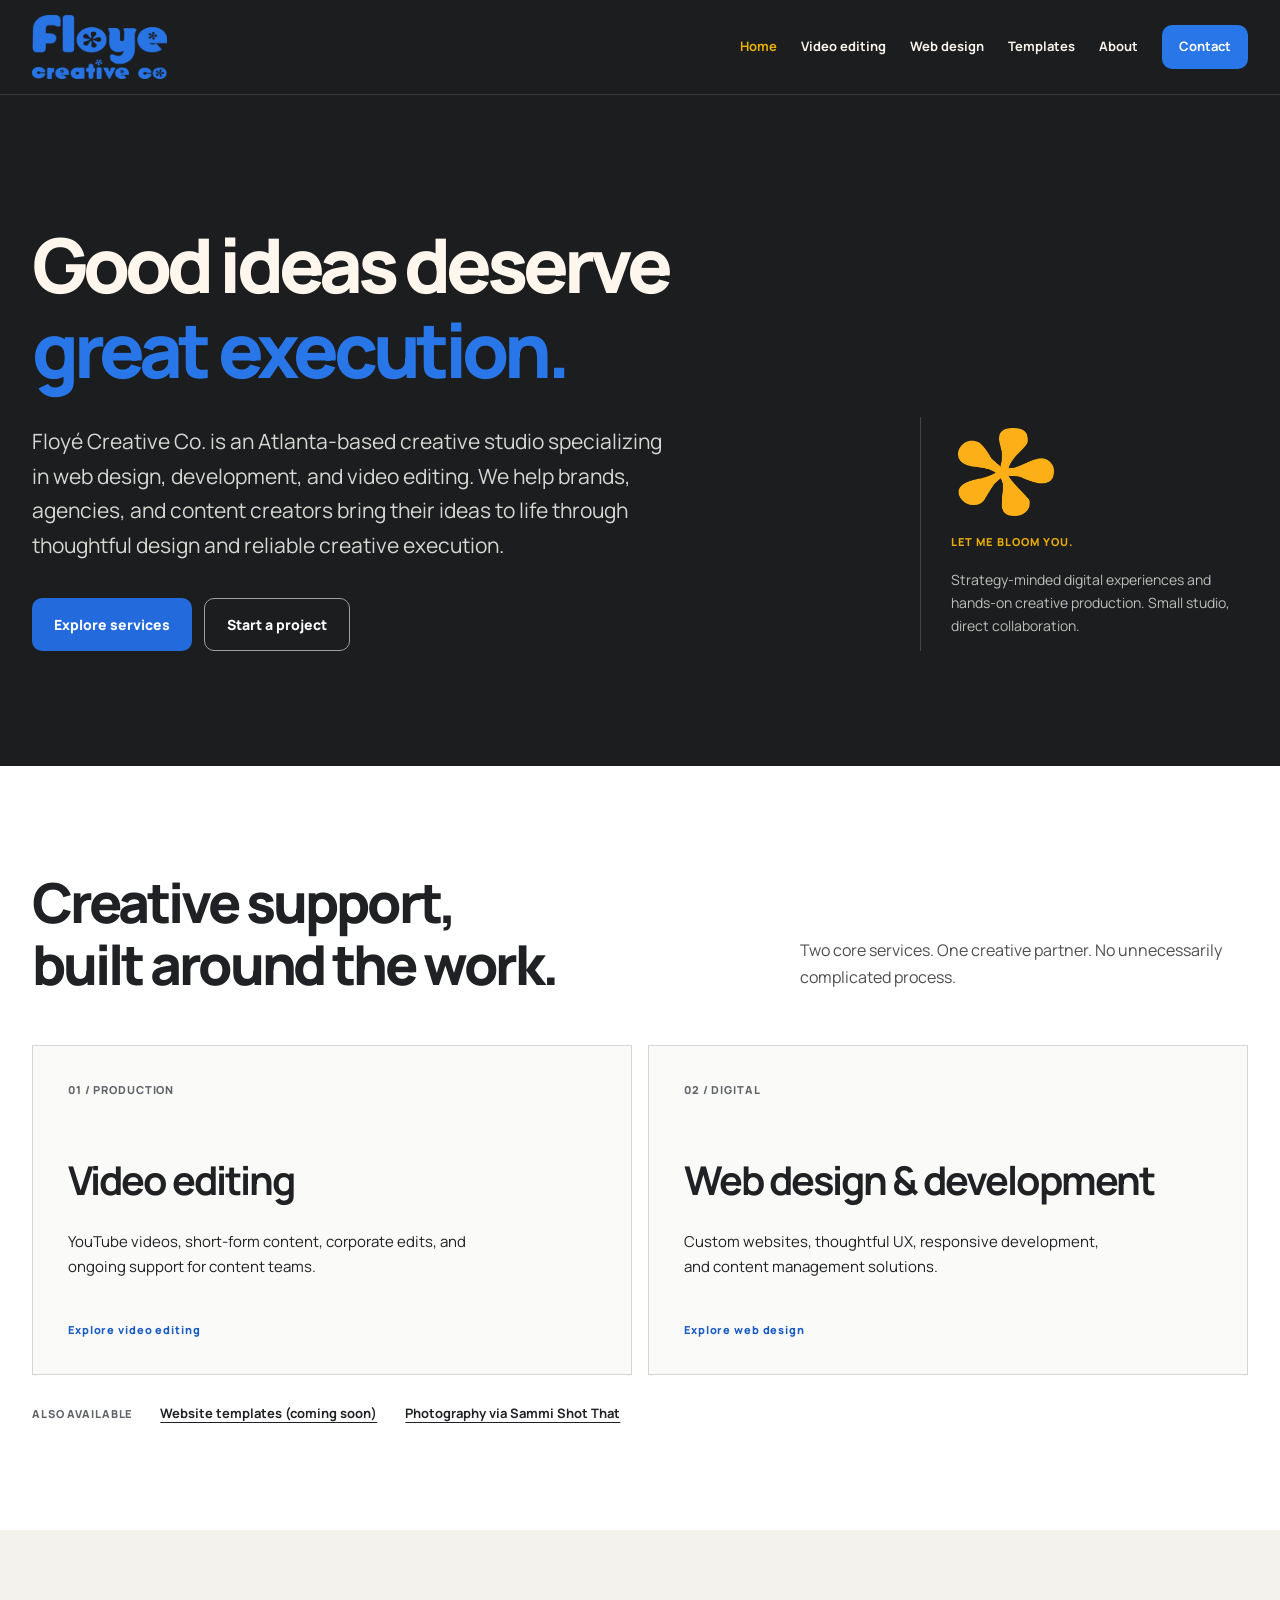
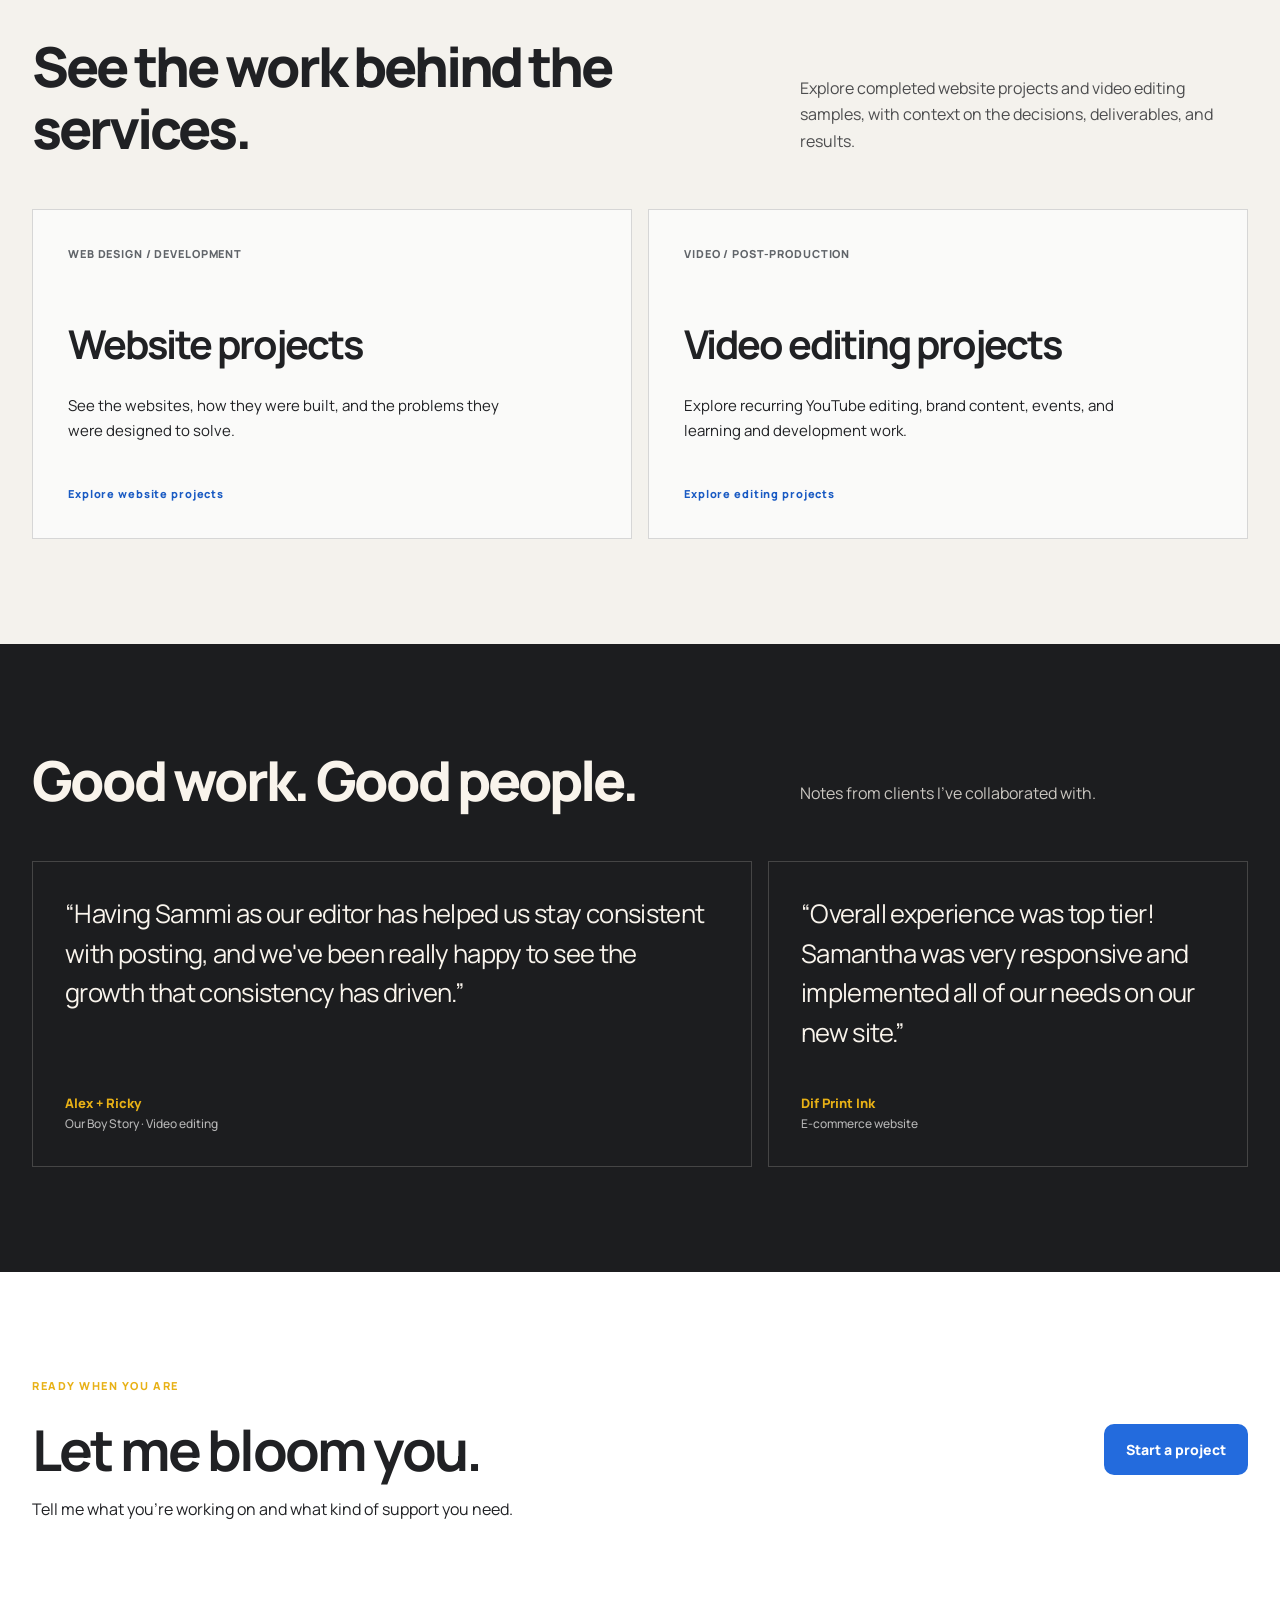
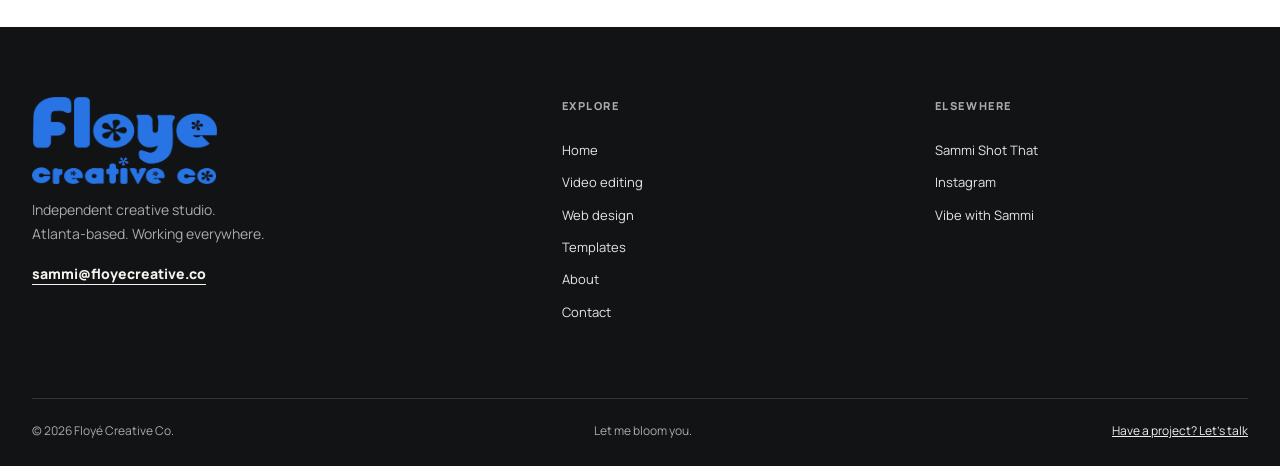
==== index.html @ 8c442209 "template of site" ====
<!doctype html>

<html lang="en">
  <head>
    <meta charset="utf-8" />
    <meta content="width=device-width, initial-scale=1" name="viewport" />
    <title>Independent Creative Studio | Floyé Creative Co.</title>
    <meta
      content="Web design, development and video editing for ambitious brands, agencies and creators."
      name="description"
    />
    <link href="assets/floye-creative-favicon.svg" rel="icon" type="image/svg+xml" />
    <link href="https://fonts.googleapis.com" rel="preconnect" />
    <link crossorigin="" href="https://fonts.gstatic.com" rel="preconnect" />
    <link
      href="https://fonts.googleapis.com/css2?family=Manrope:wght@400;500;600;700;800&amp;display=swap"
      rel="stylesheet"
    />
    <link href="assets/styles.css" rel="stylesheet" />
  </head>
  <body>
    <a class="skip" href="#main">Skip to content</a>
    <header class="header">
      <div class="container head-inner">
        <a aria-label="Floyé Creative Co. home" class="brand" href="index.html"
          ><img alt="Floyé Creative Co." src="assets/floye-creative-logo.png" /></a
        ><button
          aria-controls="site-nav"
          aria-expanded="false"
          class="menu-toggle"
          type="button"
        >
          Menu <span aria-hidden="true">☰</span>
        </button>
        <nav aria-label="Main navigation" class="nav" id="site-nav">
          <a aria-current="page" href="index.html">Home</a
          ><a href="video-editing.html">Video editing</a
          ><a href="web-design.html">Web design</a
          ><a href="templates.html">Templates</a><a href="about.html">About</a
          ><a href="contact.html">Contact</a>
        </nav>
      </div>
    </header>
    <main id="main">
        <section class="hero dark">
            <div class="container hero-grid">
              <div class="hero-content">
                <h1>
                  <span>Good ideas deserve</span>
                  <span class="text-blue">great execution.</span>
                </h1>
          
                <p class="lede">
                  Floyé Creative Co. is an Atlanta-based creative studio
                  specializing in web design, development, and video editing.
                  We help brands, agencies, and content creators bring their
                  ideas to life through thoughtful design and reliable
                  creative execution.
                </p>
          
                <div class="actions">
                  <a class="btn blue-btn" href="#services">
                    Explore services
                  </a>
                  <a class="btn outline" href="contact.html">
                    Start a project
                  </a>
                </div>
              </div>
          
              <div class="hero-aside">
                <div class="big-mark">
                  <img
                    src="assets/floye-creative-icon.png"
                    alt="flower icon"
                    class="studio-mark-image"
                  />
                </div>
          
                <div class="side-note">
                  <span>LET ME BLOOM YOU.</span>
                  <p>
                    Strategy-minded digital experiences and hands-on
                    creative production. Small studio, direct collaboration.
                  </p>
                </div>
              </div>
            </div>
          </section>
      <section class="section white" id="services">
        <div class="container">
          <div class="section-header">
            <h2>Creative support,<br />built around the work.</h2>
            <p>
              Two core services. One creative partner. No unnecessarily
              complicated process.
            </p>
          </div>
          <div class="service-grid">
            <a class="service-tile" href="video-editing.html"
              ><span class="service-num">01 / PRODUCTION</span>
              <h3>Video editing <span></span></h3>
              <p>
                YouTube videos, short-form content, corporate edits, and ongoing
                support for content teams.
              </p>
              <span class="tagline">Explore video editing</span></a
            ><a class="service-tile" href="web-design.html"
              ><span class="service-num">02 / DIGITAL</span>
              <h3>Web design &amp; development <span></span></h3>
              <p>
                Custom websites, thoughtful UX, responsive development, and
                content management solutions.
              </p>
              <span class="tagline">Explore web design</span></a
            >
          </div>
          <div class="support-links">
            <span>ALSO AVAILABLE</span
            ><a href="templates.html">Website templates (coming soon)</a
            ><a
              href="https://www.sammishotthat.com/"
              rel="noopener noreferrer"
              target="_blank"
              >Photography via Sammi Shot That</a
            >
          </div>
        </div>
      </section>
      <section class="section neutral" id="work">
        <div class="container">
          <div class="section-header">
            <h2>See the work behind the services.</h2>
            <p>
              Explore completed website projects and video editing samples, with
              context on the decisions, deliverables, and results.
            </p>
          </div>
          <div class="service-grid">
            <a class="service-tile" href="web-design.html#webwork"
              ><span class="service-num">WEB DESIGN / DEVELOPMENT</span>
              <h3>Website projects</h3>
              <p>
                See the websites, how they were built, and the problems they
                were designed to solve.
              </p>
              <span class="tagline">Explore website projects</span></a
            ><a class="service-tile" href="video-editing.html#portfolio"
              ><span class="service-num">VIDEO / POST-PRODUCTION</span>
              <h3>Video editing projects</h3>
              <p>
                Explore recurring YouTube editing, brand content, events, and
                learning and development work.
              </p>
              <span class="tagline">Explore editing projects</span></a
            >
          </div>
        </div>
      </section>
      <section class="section dark" id="testimonials">
        <div class="container">
          <div class="section-header">
            <h2>Good work. Good people.</h2>
            <p>Notes from clients I've collaborated with.</p>
          </div>
          <div class="testimonial-grid">
            <figure class="quote">
              <blockquote>
                “Having Sammi as our editor has helped us stay consistent with
                posting, and we've been really happy to see the growth that
                consistency has driven.”
              </blockquote>
              <figcaption>
                Alex + Ricky <span>Our Boy Story · Video editing</span>
              </figcaption>
            </figure>
            <figure class="quote">
              <blockquote>
                “Overall experience was top tier! Samantha was very responsive
                and implemented all of our needs on our new site.”
              </blockquote>
              <figcaption>
                Dif Print Ink <span>E-commerce website</span>
              </figcaption>
            </figure>
          </div>
        </div>
      </section>
      <section class="section white cta">
        <div class="container cta-flex">
          <div>
            <p class="eyebrow">READY WHEN YOU ARE</p>
            <h2>Let me bloom you.</h2>
            <p>
              Tell me what you're working on and what kind of support you need.
            </p>
          </div>
          <a class="btn blue-btn" href="contact.html">Start a project</a>
        </div>
      </section>
    </main>
    <footer class="footer">
      <div class="container">
        <div class="footer-main">
          <div>
            <a class="footer-brand" href="index.html"
              ><img alt="Floyé Creative Co." src="assets/floye-logo.png"
            /></a>
            <p>
              Independent creative studio.<br />Atlanta-based. Working
              everywhere.
            </p>
            <a class="footer-mail" href="mailto:sammi@floyecreative.co"
              >sammi@floyecreative.co</a
            >
          </div>
          <div>
            <p class="eyebrow muted">EXPLORE</p>
            <div class="footer-nav">
              <a aria-current="page" href="index.html">Home</a
              ><a href="video-editing.html">Video editing</a
              ><a href="web-design.html">Web design</a
              ><a href="templates.html">Templates</a
              ><a href="about.html">About</a><a href="contact.html">Contact</a>
            </div>
          </div>
          <div>
            <p class="eyebrow muted">ELSEWHERE</p>
            <div class="footer-nav">
              <a
                href="https://www.sammishotthat.com/"
                rel="noopener noreferrer"
                target="_blank"
                >Sammi Shot That</a
              ><a
                href="https://www.instagram.com/floyecreativeco/"
                rel="noopener noreferrer"
                target="_blank"
                >Instagram</a
              ><a
                href="https://www.vibewithsammi.com/"
                rel="noopener noreferrer"
                target="_blank"
                >Vibe with Sammi</a
              >
            </div>
          </div>
        </div>
        <div class="footer-bottom">
          <span>© <span data-year="">2026</span> Floyé Creative Co.</span
          ><span>Let me bloom you.</span
          ><a href="contact.html">Have a project? Let’s talk</a>
        </div>
      </div>
    </footer>
    <script defer="" src="assets/script.js"></script>
  </body>
</html>
---- assets/styles.css ----
* {
  box-sizing: border-box;
}
html {
  scroll-behavior: smooth;
}
body {
  margin: 0;
  font-family: Manrope, Arial, sans-serif;
  color: #202124;
  background: #f4f2ed;
  line-height: 1.65;
}
a {
  color: inherit;
}
button {
  font: inherit;
}
img {
  max-width: 100%;
  display: block;
}
.container {
  width: min(1240px, 100% - 64px);
  margin: auto;
}
.skip {
  position: absolute;
  top: -100px;
  left: 8px;
  background: white;
  color: black;
  padding: 10px;
  z-index: 50;
}
.skip:focus {
  top: 8px;
}
:focus-visible {
  outline: 3px solid #e8aa00;
  outline-offset: 4px;
}
.header {
  background: #1c1d1f;
  color: #f9f4ec;
  border-bottom: 1px solid #393939;
}
.head-inner {
  min-height: 94px;
  display: flex;
  align-items: center;
  justify-content: space-between;
  gap: 24px;
}
.brand {
  display: block;
  flex-shrink: 0;
}
.brand img {
  width: 135px;
  max-height: 66px;
  object-fit: contain;
}
.nav {
  display: flex;
  gap: 24px;
  align-items: center;
}
.nav a {
  font-size: 13px;
  font-weight: 700;
  text-decoration: none;
  white-space: nowrap;
  padding: 10px 0;
}
.nav a:hover,
.nav a[aria-current="page"] {
  color: #eab000;
}
.nav a:last-child {
  background: #2876e8;
  color: #fff;
  padding: 11px 17px;
  border-radius: 3px;
}
.menu-toggle {
  display: none;
}
.dark {
  background: #1c1d1f;
  color: #f9f4ec;
}
.white {
  background: #fff;
}
.neutral {
  background: #f4f2ed;
}
.hero {
  padding: 105px 0 115px;
}
.hero-grid {
  display: grid;
  grid-template-columns: minmax(0, 1.6fr) minmax(220px, 0.65fr);
  gap: 80px;
  align-items: end;
}
.eyebrow {
  margin: 0 0 24px;
  font-size: 11px;
  letter-spacing: 0.14em;
  font-weight: 800;
  text-transform: uppercase;
  color: #e8b116;
}
.hero h1 {
    font-family: "Manrope", sans-serif;
    font-size: clamp(3rem, 5.5vw, 5.5rem);
    font-weight: 800;
    line-height: 1.08;
    letter-spacing: -0.055em;
    margin: 0;
    color: #fff7ed;
  }
  
  .hero h1 span {
    display: block;
  }
  
  .hero h1 .text-blue {
    color: #2876e8;
  }
  
  /* Space between headline and description */
  .hero .lede {
    margin-top: 32px;
    max-width: 640px;
  }
  
  /* Prevent the layout from overflowing */
  .hero-grid > * {
    min-width: 0;
  }
  
.muted {
  color: #aaa;
}
.blue-text {
  color: #236be0;
}
.hero h1,
.page-hero h1 {
  font-size: clamp(56px, 7.1vw, 106px);
  letter-spacing: -0.072em;
  font-weight: 800;
  line-height: 1.06;
  margin: 0;
  max-width: 900px;
}
.hero h1 em,
.page-hero h1 em {
  font-style: normal;
  color: #327aec;
}
.lede {
  font-size: clamp(17px, 2vw, 21px);
  max-width: 660px;
  color: #d6d6d2;
  margin: 27px 0 35px;
  line-height: 1.65;
}
.actions {
  display: flex;
  flex-wrap: wrap;
  gap: 12px;
  margin-top: 23px;
}
.btn {
  text-decoration: none;
  font-weight: 800;
  font-size: 14px;
  padding: 14px 22px;
  display: inline-flex;
  align-items: center;
  justify-content: center;
  min-height: 50px;
  border-radius: 3px;
  transition: background 0.15s;
}
.blue-btn {
  background: #236bdd;
  color: white;
}
.blue-btn:hover {
  background: #1553b9;
}
.outline {
  border: 1px solid #9f9f9f;
  color: #fff;
}
.outline:hover {
  background: #444;
}
.hero-aside {
  border-left: 1px solid #454545;
  padding-left: 30px;
}
.big-mark {
  color: #e8ab00;
  font-size: 110px;
  line-height: 1;
}
.side-note span {
  font-size: 11px;
  letter-spacing: 0.1em;
  color: #e8ab00;
  font-weight: 800;
}
.side-note p {
  max-width: 280px;
  font-size: 14px;
  color: #bebeba;
}
.section {
  padding: 105px 0;
}
.section-header {
  display: grid;
  grid-template-columns: 1.1fr 0.7fr;
  column-gap: 65px;
  margin-bottom: 50px;
  align-items: end;
}
.section-header .eyebrow {
  grid-column: 1/-1;
}
.section-header h2 {
  font-size: clamp(32px, 4.3vw, 59px);
  letter-spacing: -0.055em;
  line-height: 1.13;
  margin: 0;
  font-weight: 800;
}
.section-header > p {
  font-size: 16px;
  margin: 0 0 5px;
  max-width: 450px;
  color: inherit;
  opacity: 0.79;
}
.service-grid {
  display: grid;
  grid-template-columns: 1fr 1fr;
  gap: 16px;
}
.service-tile {
  display: flex;
  flex-direction: column;
  text-decoration: none;
  padding: 35px;
  border: 1px solid #d6d6d6;
  background: #fafaf9;
  min-height: 330px;
}
.service-tile:hover {
  border-color: #2876e8;
  background: #f2f6ff;
}
.service-num,
.tagline,
.support-links > span {
  font-size: 11px;
  letter-spacing: 0.08em;
  font-weight: 800;
  color: #606469;
}
.service-tile h3 {
  font-size: clamp(27px, 3.1vw, 40px);
  letter-spacing: -0.05em;
  line-height: 1.16;
  margin: 58px 0 12px;
}
.service-tile h3 span {
  color: #2876e8;
}
.service-tile p {
  font-size: 15px;
  max-width: 440px;
}
.tagline {
  margin-top: auto;
  color: #195ac3;
}
.support-links {
  display: flex;
  flex-wrap: wrap;
  gap: 18px 28px;
  align-items: center;
  margin-top: 28px;
  font-size: 13px;
  font-weight: 700;
}
.support-links a {
  text-decoration: underline;
  text-underline-offset: 4px;
}
.project-list {
  border-top: 1px solid #babbb9;
}
.project {
  border-bottom: 1px solid #babbb9;
}
.project-top {
  display: grid;
  grid-template-columns: 58px minmax(0, 1fr) auto;
  gap: 24px;
  align-items: start;
  padding: 32px 0;
}
.project .index {
  color: #797d80;
  font-size: 12px;
  font-weight: 700;
  padding-top: 7px;
}
.project h3 {
  font-size: clamp(25px, 3vw, 40px);
  line-height: 1.12;
  letter-spacing: -0.045em;
  margin: 0 0 12px;
}
.project .eyebrow {
  margin-bottom: 13px;
}
.project-intro {
  max-width: 680px;
  font-size: 15px;
  margin: 0;
}
.detail-toggle {
  padding: 12px 14px;
  background: transparent;
  color: #1d5ecb;
  border: 1px solid #c3c6c9;
  cursor: pointer;
  font-size: 12px;
  font-weight: 800;
  border-radius: 3px;
  white-space: nowrap;
}
.detail-toggle:hover {
  background: #e6ebf5;
}
.plus {
  font-size: 16px;
  padding-left: 8px;
}
.project-detail {
  padding: 0 0 32px 82px;
  display: grid;
  grid-template-columns: 1fr 1fr;
  gap: 35px;
}
.project-detail[hidden] {
  display: none;
}
.project-detail b {
  font-size: 11px;
  letter-spacing: 0.1em;
  color: #1e62c7;
}
.project-detail p {
  font-size: 14px;
  max-width: 440px;
}
.micro-link,
.text-link {
  color: #1b59bf;
  font-size: 13px;
  font-weight: 800;
  text-underline-offset: 4px;
}
.small {
  font-size: 12px;
}
.section-end {
  display: flex;
  justify-content: space-between;
  flex-wrap: wrap;
  margin-top: 26px;
  gap: 14px;
}
.testimonial-grid {
  display: grid;
  grid-template-columns: 1.5fr 1fr;
  gap: 16px;
}
.quote {
  margin: 0;
  padding: 32px;
  border: 1px solid #454545;
  display: flex;
  flex-direction: column;
  min-height: 250px;
}
.quote-feature {
  grid-row: span 2;
}
.quote blockquote {
  font-size: clamp(17px, 2vw, 26px);
  letter-spacing: -0.025em;
  line-height: 1.55;
  margin: 0 0 40px;
}
.quote-feature blockquote {
  font-size: clamp(23px, 3.1vw, 40px);
}
.quote figcaption {
  margin-top: auto;
  font-size: 13px;
  font-weight: 800;
  color: #e8b116;
}
.quote figcaption span {
  display: block;
  color: #b5b5b5;
  font-size: 12px;
  font-weight: 500;
}
.cta-flex {
  display: flex;
  align-items: center;
  justify-content: space-between;
  gap: 30px;
}
.cta h2 {
  font-size: clamp(32px, 4.4vw, 58px);
  line-height: 1.1;
  letter-spacing: -0.05em;
  margin: 0 0 15px;
}
.cta p:not(.eyebrow) {
  margin: 0;
}
.page-hero {
  padding: 95px 0 105px;
}
.narrow {
  max-width: 1240px;
}
.page-hero h1 {
  font-size: clamp(48px, 6.6vw, 90px);
}
.page-hero .lede {
  max-width: 780px;
}
.video-project {
  padding: 40px 0;
  display: grid;
  grid-template-columns: minmax(230px, 0.75fr) minmax(0, 1.25fr);
  gap: 46px;
  border-top: 1px solid #b8b8b8;
}
.video-project.last {
  border-bottom: 1px solid #b8b8b8;
}
.video-info h3 {
  font-size: clamp(25px, 3vw, 39px);
  letter-spacing: -0.045em;
  margin: 0 0 18px;
  line-height: 1.18;
}
.video-info p {
  font-size: 15px;
}
.note {
  font-size: 12px !important;
  color: #666;
  line-height: 1.7;
}
.placeholder {
  background: #e8eaed;
  border: 1px dashed #989da5;
  border-radius: 4px;
  display: flex;
  align-items: center;
  justify-content: center;
  flex-direction: column;
  text-align: center;
  color: #555e68;
  gap: 5px;
}
.placeholder span {
  font-size: 12px;
  letter-spacing: 0.07em;
  font-weight: 800;
}
.placeholder small {
  font-size: 11px;
}
.media-landscape {
  aspect-ratio: 16/9;
}
.vertical-grid {
  display: grid;
  grid-template-columns: repeat(3, 1fr);
  gap: 12px;
}
.vertical {
  aspect-ratio: 9/16;
  min-height: 190px;
}
.corporate-card {
  background: #f4f2ed;
  display: flex;
  flex-direction: column;
  justify-content: center;
  padding: 35px;
  color: #555;
}
.corporate-card strong {
  color: #1b1b1b;
  margin-top: 12px;
}
.three-col {
  display: grid;
  grid-template-columns: repeat(3, 1fr);
  gap: 14px;
}
.info-card {
  border: 1px solid #d0d0cc;
  background: white;
  padding: 28px;
  min-height: 220px;
  display: flex;
  flex-direction: column;
}
.info-card h3 {
  font-size: 22px;
  letter-spacing: -0.04em;
  margin: 0 0 18px;
}
.info-card p {
  font-size: 14px;
}
.info-card span {
  font-weight: 800;
  color: #1b5fc6;
  margin-top: auto;
  font-size: 13px;
}
.top-gap {
  margin-top: 16px;
}
.template-grid {
  display: grid;
  grid-template-columns: 1fr 1fr;
  gap: 24px;
}
.template-grid figure {
  margin: 0;
  background: #f4f4f4;
  border: 1px solid #ddd;
  padding: 14px;
}
.template-grid img {
  width: 100%;
  height: 390px;
  object-fit: cover;
  object-position: top;
}
.template-grid figcaption {
  padding: 18px 5px;
  display: flex;
  justify-content: space-between;
  gap: 15px;
  flex-wrap: wrap;
}
.template-grid figcaption span {
  font-size: 12px;
  color: #777;
}
.about-grid,
.contact-grid {
  display: grid;
  grid-template-columns: 1fr 1fr;
  gap: 65px;
  align-items: center;
}
.about-grid h2,
.contact-grid h2 {
  font-size: clamp(30px, 4.2vw, 54px);
  letter-spacing: -0.05em;
  line-height: 1.1;
}
.about-grid p,
.contact-grid p {
  font-size: 15px;
}
.photo-space {
  background: #e9e9e5;
  min-height: 440px;
  display: flex;
  flex-direction: column;
  align-items: center;
  justify-content: center;
  gap: 10px;
  border: 1px dashed #aaa;
}
.photo-space span {
  font-size: 12px;
  font-weight: 800;
}
.photo-space small {
  font-size: 12px;
}
.contact-box {
  border: 1px solid #d5d5d2;
  padding: 32px;
  background: #f6f7f8;
}
.contact-email {
  font-size: clamp(17px, 2.3vw, 27px);
  font-weight: 800;
  letter-spacing: -0.04em;
  overflow-wrap: anywhere;
}
.contact-box p:not(.eyebrow) {
  margin: 25px 0;
}
.footer {
  background: #111315;
  color: #f5f3ee;
  padding: 70px 0 25px;
}
.footer-main {
  display: grid;
  grid-template-columns: 1.5fr 1fr 1fr;
  gap: 60px;
}
.footer-brand img {
  max-width: 185px;
  max-height: 110px;
  object-fit: contain;
}
.footer-main p:not(.eyebrow) {
  font-size: 14px;
  color: #aaa;
  line-height: 1.7;
}
.footer-mail {
  font-size: 14px;
  font-weight: 800;
  text-underline-offset: 5px;
}
.footer-nav {
  display: flex;
  flex-direction: column;
  gap: 11px;
}
.footer-nav a {
  font-size: 13px;
  text-decoration: none;
  color: #e6e6e3;
}
.footer-nav a:hover {
  color: #e8b116;
}
.footer-bottom {
  border-top: 1px solid #343434;
  margin-top: 75px;
  padding-top: 22px;
  display: flex;
  gap: 15px;
  justify-content: space-between;
  font-size: 12px;
  color: #aaa;
  flex-wrap: wrap;
}
.footer-bottom a {
  color: #eee;
}
.yellow {
  color: #e8b116;
}
@media (max-width: 960px) {
  .head-inner {
    min-height: 80px;
  }
  .menu-toggle {
    display: block;
    border: 1px solid #686868;
    background: transparent;
    color: white;
    padding: 8px 14px;
    cursor: pointer;
  }
  .header {
    position: relative;
  }
  .nav {
    display: none;
    position: absolute;
    top: 100%;
    left: 0;
    right: 0;
    z-index: 15;
    background: #232427;
    padding: 20px 32px;
    flex-direction: column;
    align-items: stretch;
    gap: 5px;
    border-top: 1px solid #555;
  }
  .nav.open {
    display: flex;
  }
  .nav a {
    padding: 9px 0;
  }
  .hero-grid {
    gap: 20px;
    grid-template-columns: 1fr;
  }
  .hero-aside {
    display: none;
  }
  .section-header {
    grid-template-columns: 1fr;
    gap: 15px;
  }
  .section-header .eyebrow {
    grid-column: auto;
  }
  .testimonial-grid {
    grid-template-columns: 1fr;
  }
  .quote-feature {
    grid-row: auto;
  }
  .video-project {
    gap: 20px;
  }
  .footer-main {
    gap: 30px;
  }
}

@media (max-width: 768px) {
    .hero {
      padding: 72px 0 80px;
    }
  
    .hero-grid {
      grid-template-columns: 1fr;
      gap: 48px;
    }
  
    .hero h1 {
      font-size: clamp(2.5rem, 9vw, 4rem);
      letter-spacing: -0.045em;
    }
  
    .hero .lede {
      margin-top: 24px;
    }
  }
  
@media (max-width: 680px) {
  .container {
    width: min(100% - 38px, 1240px);
  }
  .brand img {
    width: 115px;
  }
  .hero,
  .page-hero {
    padding: 75px 0;
  }
  .hero h1 {
    font-size: clamp(48px, 11vw, 74px);
  }
  .page-hero h1 {
    font-size: clamp(42px, 9vw, 72px);
  }
  .lede {
    font-size: 16px;
  }
  .section {
    padding: 68px 0;
  }
  .service-grid,
  .three-col,
  .template-grid,
  .about-grid,
  .contact-grid,
  .video-project,
  .footer-main {
    grid-template-columns: 1fr;
  }
  .service-tile {
    min-height: 280px;
    padding: 26px;
  }
  .service-tile h3 {
    margin-top: 38px;
  }
  .project-top {
    grid-template-columns: 30px 1fr;
    gap: 10px;
  }
  .detail-toggle {
    grid-column: 2;
    justify-self: start;
  }
  .project-detail {
    padding-left: 40px;
    grid-template-columns: 1fr;
    gap: 8px;
  }
  .cta-flex {
    align-items: start;
    flex-direction: column;
  }
  .video-project {
    gap: 24px;
  }
  .vertical-grid {
    gap: 6px;
  }
  .vertical {
    min-height: 150px;
  }
  .template-grid img {
    height: 300px;
  }
  .photo-space {
    min-height: 310px;
  }
  .footer-main {
    gap: 30px;
  }
  .footer-bottom {
    margin-top: 45px;
  }
}
@media (prefers-reduced-motion: reduce) {
  html {
    scroll-behavior: auto;
  }
}
/* Refinements: Floyé visual identity and project pages */
.btn,
.detail-toggle,
.nav a:last-child,
.menu-toggle {
  border-radius: 10px;
}
.btn:focus-visible,
.nav a:focus-visible,
.template-grid a:focus-visible {
  outline: 3px solid #e8ab00;
  outline-offset: 4px;
}
.hero h1 {
  max-width: 940px;
  font-size: clamp(43px, 5.9vw, 79px);
  letter-spacing: -0.065em;
  line-height: 1.12;
}
.hero {
  padding-top: clamp(105px, 10vw, 160px);
}
.big-mark {
  width: 110px;
  height: 110px;
  display: flex;
  align-items: center;
  justify-content: center;
}
.studio-mark-image {
  display: block;
  width: 96px;
  height: 96px;
  object-fit: contain;
}
.project-visual {
  grid-column: 1/-1;
}
.screenshot-slot {
  min-height: 210px;
  aspect-ratio: 16/7;
  border: 1px dashed #8994a6;
  background: #ebeff5;
  color: #525d6b;
  display: flex;
  align-items: center;
  justify-content: center;
  padding: 28px;
  text-align: center;
  font-weight: 700;
  border-radius: 10px;
}
.project-detail {
  grid-template-columns: 1fr 1fr;
}
.template-grid figcaption a {
  font-weight: 800;
  color: #1459c5;
}
.pricing-grid {
  display: grid;
  grid-template-columns: repeat(2, minmax(0, 1fr));
  gap: 20px;
}
.pricing-panel {
  background: white;
  padding: 30px;
  border: 1px solid #d8d8d8;
  border-radius: 12px;
}
.pricing-panel h3 {
  font-size: clamp(22px, 2.5vw, 31px);
  margin: 0 0 12px;
}
.rate-row {
  padding: 18px 0;
  display: grid;
  grid-template-columns: 1fr auto;
  gap: 5px 12px;
  border-top: 1px solid #c6c6c6;
}
.rate-row strong {
  font-size: 15px;
}
.rate-row b {
  color: #1c5bc6;
}
.rate-row span {
  grid-column: 1/-1;
  font-size: 13px;
  color: #535860;
}
.retainer-banner {
  margin-top: 25px;
  background: #e5ecfa;
  padding: 28px;
  border-radius: 12px;
  display: flex;
  align-items: center;
  justify-content: space-between;
  gap: 20px;
}
.retainer-banner h3 {
  font-size: 22px;
  margin: 0 0 8px;
}
.retainer-banner p {
  max-width: 600px;
  font-size: 14px;
  margin: 0;
}
.light-outline {
  border: 1px solid #606a76;
  color: #171819;
}
.pricing-followup {
  font-size: 14px;
  margin-top: 25px;
}
@media (max-width: 760px) {
  .pricing-grid {
    grid-template-columns: 1fr;
  }
  .retainer-banner {
    align-items: flex-start;
    flex-direction: column;
  }
  .hero {
    padding-top: 92px;
  }
  .hero h1 {
    font-size: clamp(38px, 9.2vw, 64px);
  }
  .screenshot-slot {
    min-height: 160px;
    aspect-ratio: 4/3;
  }
}
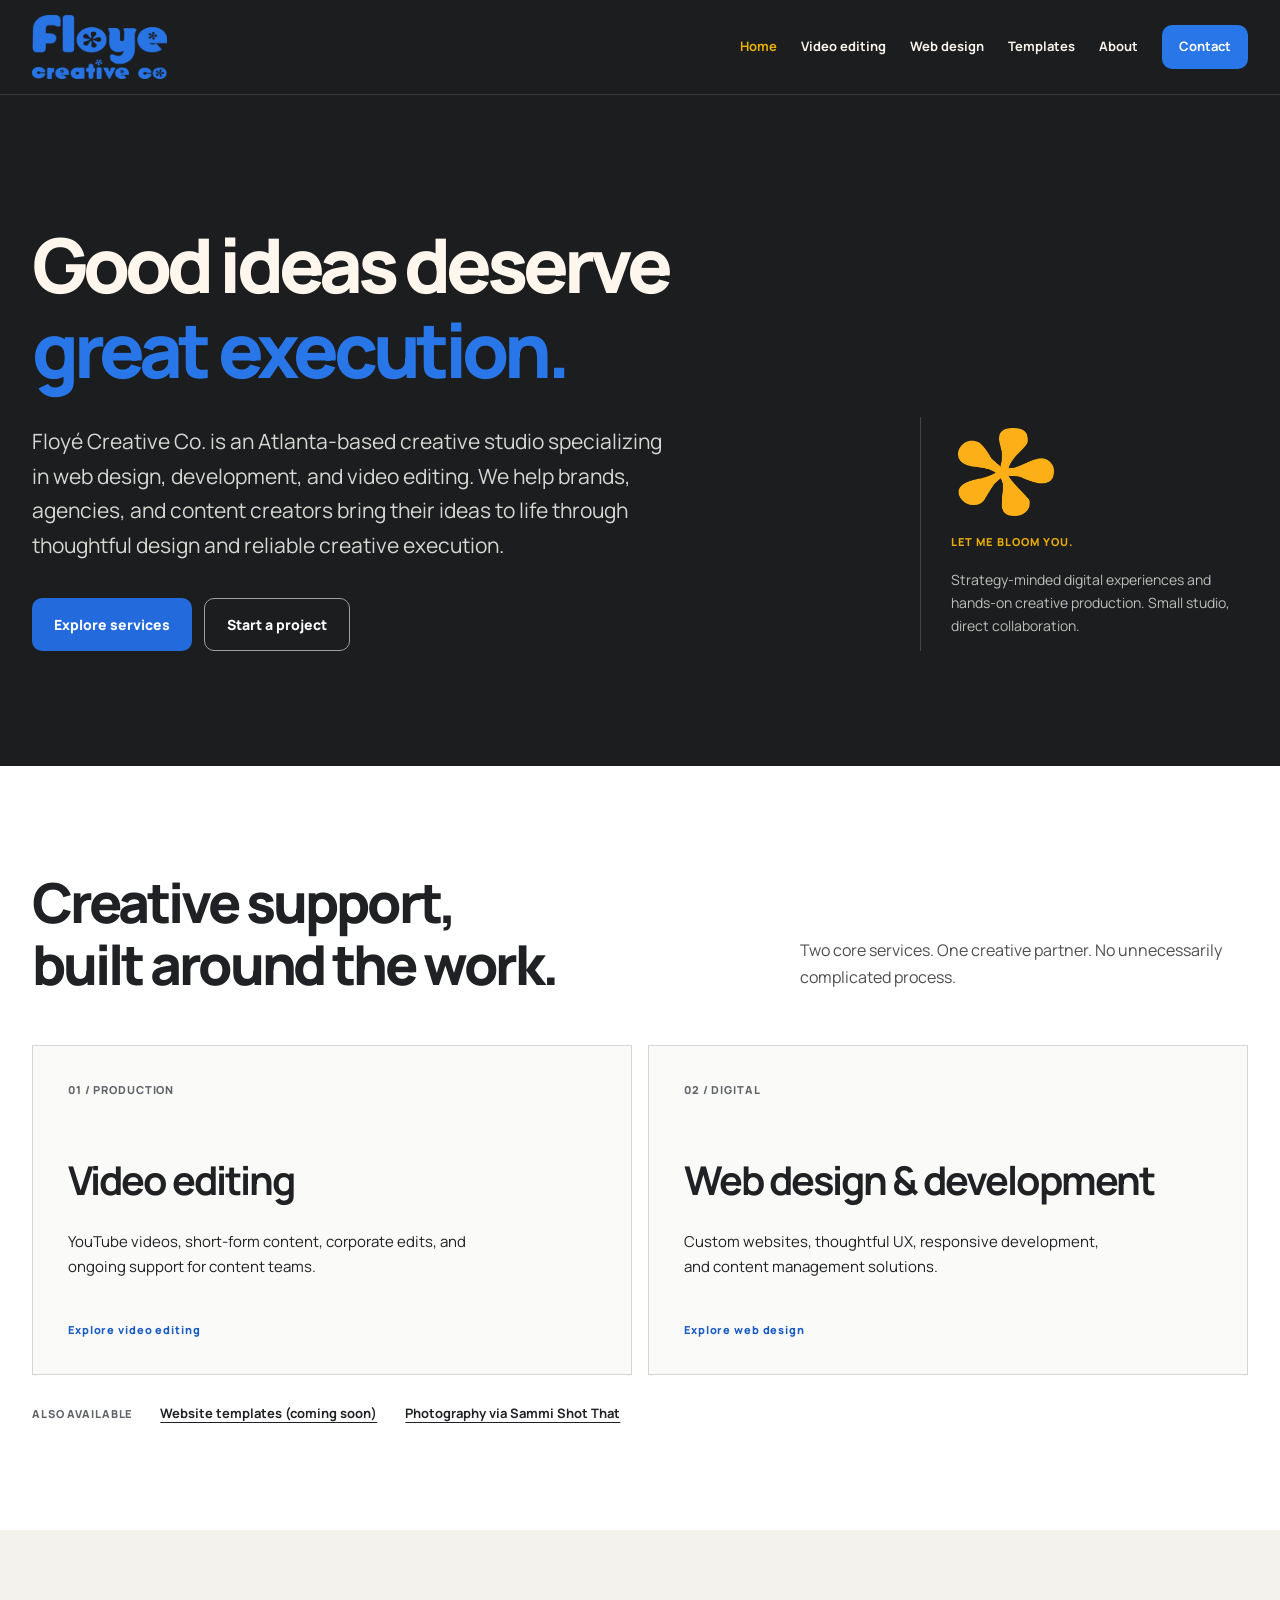
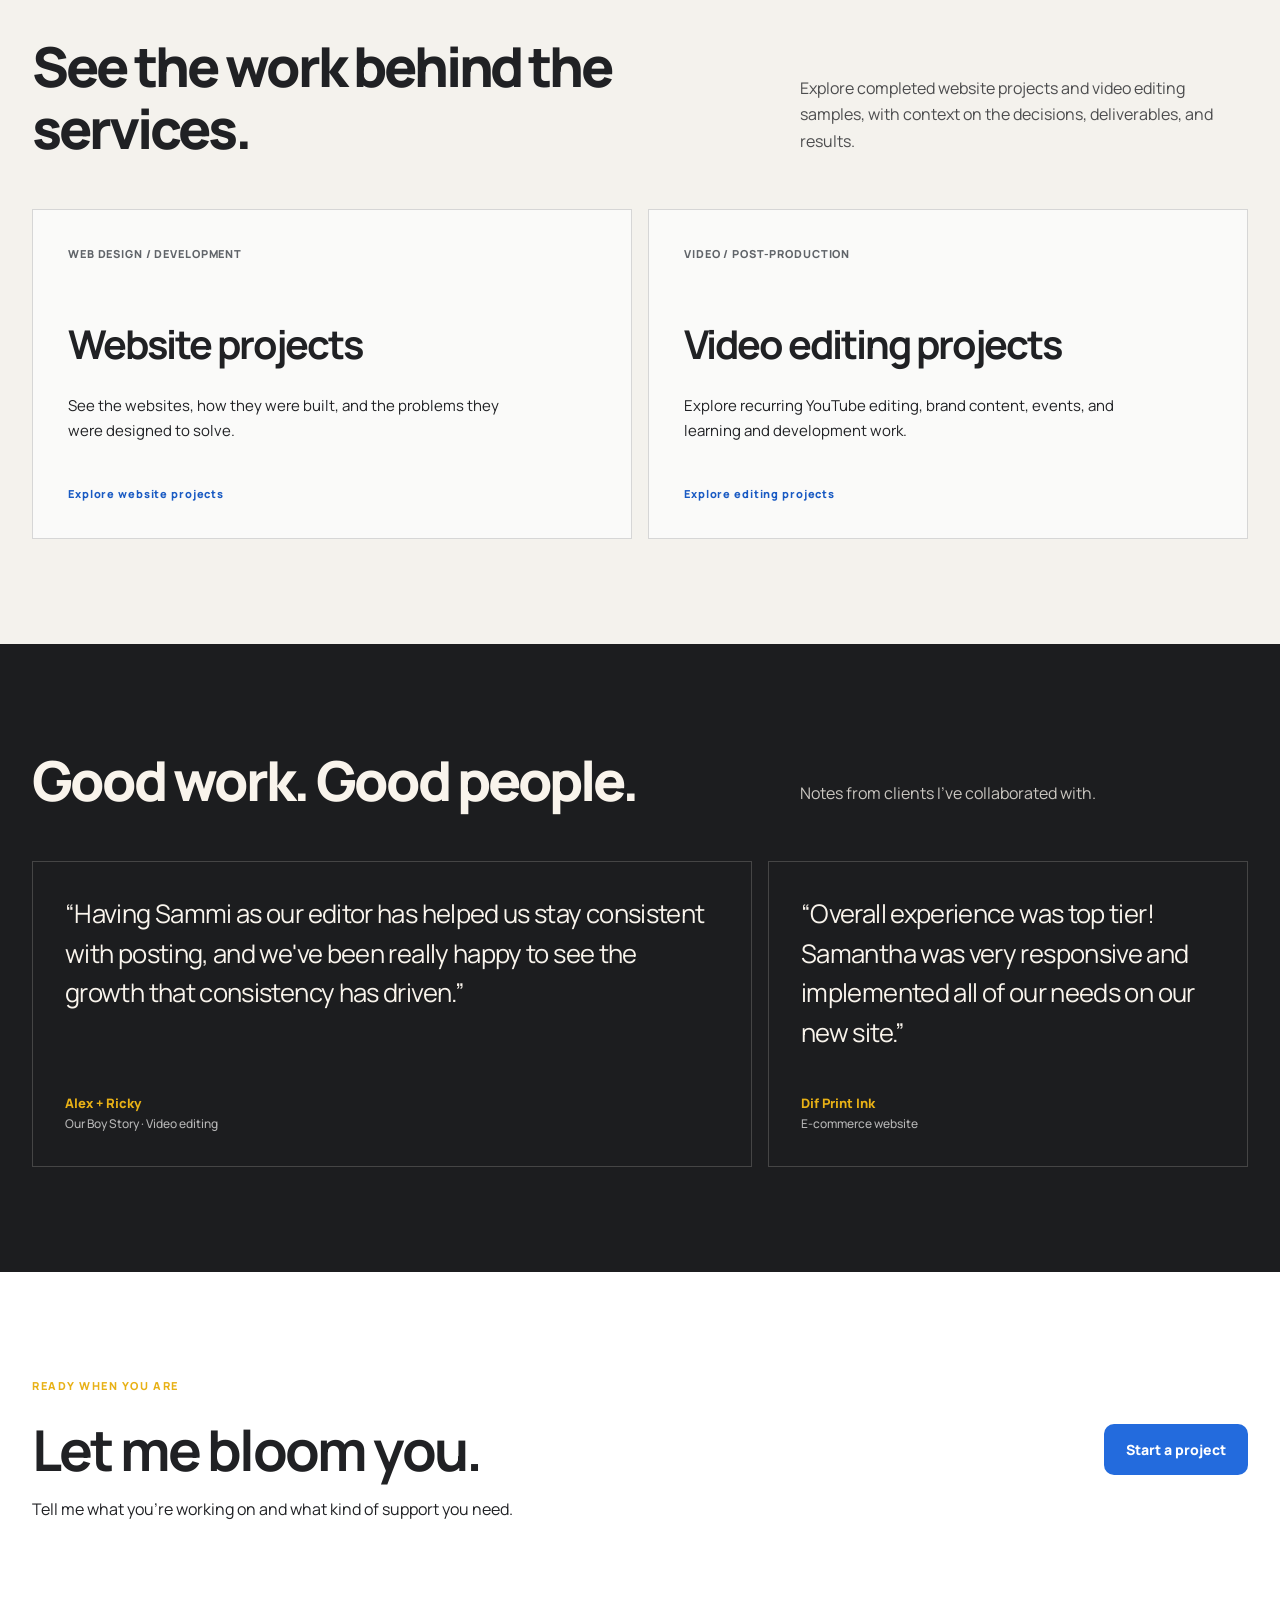
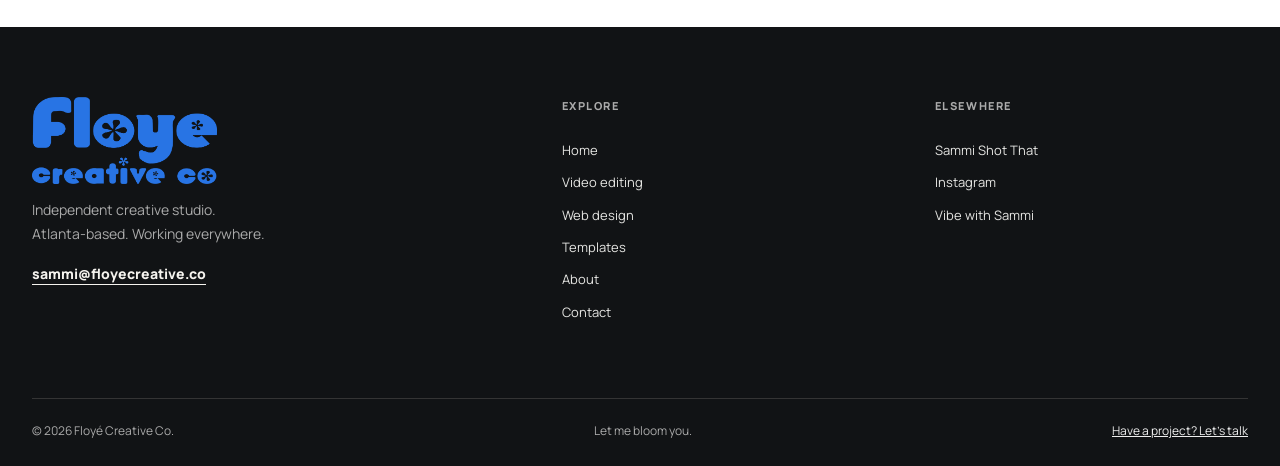
==== commit 8c3b60cf: "fix design" ====
--- a/index.html
+++ b/index.html
@@ -23,7 +23,7 @@
     <header class="header">
       <div class="container head-inner">
         <a aria-label="Floyé Creative Co. home" class="brand" href="index.html"
-          ><img alt="Floyé Creative Co." src="assets/floye-creative-logo.png" /></a
+          ><img alt="Floyé Creative Co." src="assets/floye-logo.png" /></a
         ><button
           aria-controls="site-nav"
           aria-expanded="false"
--- a/assets/styles.css
+++ b/assets/styles.css
@@ -1,795 +1,1388 @@
 * {
   box-sizing: border-box;
 }
+
 html {
   scroll-behavior: smooth;
 }
+
 body {
   margin: 0;
+
   font-family: Manrope, Arial, sans-serif;
+
   color: #202124;
+
   background: #f4f2ed;
+
   line-height: 1.65;
 }
+
 a {
   color: inherit;
 }
+
 button {
   font: inherit;
 }
+
 img {
   max-width: 100%;
+
   display: block;
 }
+
 .container {
   width: min(1240px, 100% - 64px);
+
   margin: auto;
 }
-.skip {
+
+/* Hidden except during keyboard navigation */
+
+.skip:not(:focus-visible) {
   position: absolute;
-  top: -100px;
-  left: 8px;
-  background: white;
-  color: black;
-  padding: 10px;
-  z-index: 50;
-}
-.skip:focus {
-  top: 8px;
-}
+
+  width: 1px;
+
+  height: 1px;
+
+  padding: 0;
+
+  margin: -1px;
+
+  overflow: hidden;
+
+  clip-path: inset(50%);
+
+  white-space: nowrap;
+}
+
+.skip:focus-visible {
+  position: fixed;
+
+  top: 12px;
+
+  left: 12px;
+
+  z-index: 9999;
+
+  width: auto;
+
+  height: auto;
+
+  padding: 12px 18px;
+
+  background: #fff7ed;
+
+  color: #202124;
+
+  border-radius: 8px;
+
+  font-weight: 700;
+}
+
 :focus-visible {
   outline: 3px solid #e8aa00;
+
   outline-offset: 4px;
 }
+
 .header {
   background: #1c1d1f;
+
   color: #f9f4ec;
+
   border-bottom: 1px solid #393939;
 }
+
 .head-inner {
   min-height: 94px;
-  display: flex;
+
+  display: flex;
+
   align-items: center;
+
   justify-content: space-between;
+
   gap: 24px;
 }
+
 .brand {
   display: block;
+
   flex-shrink: 0;
 }
+
 .brand img {
   width: 135px;
+
   max-height: 66px;
+
   object-fit: contain;
 }
+
 .nav {
   display: flex;
+
   gap: 24px;
+
   align-items: center;
 }
+
 .nav a {
   font-size: 13px;
+
   font-weight: 700;
+
   text-decoration: none;
+
   white-space: nowrap;
+
   padding: 10px 0;
 }
+
 .nav a:hover,
 .nav a[aria-current="page"] {
   color: #eab000;
 }
+
 .nav a:last-child {
   background: #2876e8;
+
   color: #fff;
+
   padding: 11px 17px;
+
   border-radius: 3px;
 }
+
 .menu-toggle {
   display: none;
 }
+
 .dark {
   background: #1c1d1f;
+
   color: #f9f4ec;
 }
+
 .white {
   background: #fff;
 }
+
 .neutral {
   background: #f4f2ed;
 }
+
 .hero {
   padding: 105px 0 115px;
 }
+
 .hero-grid {
   display: grid;
+
   grid-template-columns: minmax(0, 1.6fr) minmax(220px, 0.65fr);
+
   gap: 80px;
+
   align-items: end;
 }
+
 .eyebrow {
   margin: 0 0 24px;
+
   font-size: 11px;
+
   letter-spacing: 0.14em;
+
   font-weight: 800;
+
   text-transform: uppercase;
+
   color: #e8b116;
 }
+
 .hero h1 {
-    font-family: "Manrope", sans-serif;
-    font-size: clamp(3rem, 5.5vw, 5.5rem);
-    font-weight: 800;
-    line-height: 1.08;
-    letter-spacing: -0.055em;
-    margin: 0;
-    color: #fff7ed;
-  }
-  
-  .hero h1 span {
-    display: block;
-  }
-  
-  .hero h1 .text-blue {
-    color: #2876e8;
-  }
-  
-  /* Space between headline and description */
-  .hero .lede {
-    margin-top: 32px;
-    max-width: 640px;
-  }
-  
-  /* Prevent the layout from overflowing */
-  .hero-grid > * {
-    min-width: 0;
-  }
-  
+  font-family: "Manrope", sans-serif;
+
+  font-size: clamp(3rem, 5.5vw, 5.5rem);
+
+  font-weight: 800;
+
+  line-height: 1.08;
+
+  letter-spacing: -0.055em;
+
+  margin: 0;
+
+  color: #fff7ed;
+}
+
+.hero h1 span {
+  display: block;
+}
+
+.hero h1 .text-blue {
+  color: #2876e8;
+}
+
+/* Space between headline and description */
+
+.hero .lede {
+  margin-top: 32px;
+
+  max-width: 640px;
+}
+
+/* Prevent the layout from overflowing */
+
+.hero-grid > * {
+  min-width: 0;
+}
+
 .muted {
   color: #aaa;
 }
+
 .blue-text {
   color: #236be0;
 }
+
 .hero h1,
 .page-hero h1 {
   font-size: clamp(56px, 7.1vw, 106px);
+
   letter-spacing: -0.072em;
+
   font-weight: 800;
+
   line-height: 1.06;
+
   margin: 0;
+
   max-width: 900px;
 }
+
 .hero h1 em,
 .page-hero h1 em {
   font-style: normal;
+
   color: #327aec;
 }
+
 .lede {
   font-size: clamp(17px, 2vw, 21px);
+
   max-width: 660px;
+
   color: #d6d6d2;
+
   margin: 27px 0 35px;
+
   line-height: 1.65;
 }
+
 .actions {
   display: flex;
+
   flex-wrap: wrap;
+
   gap: 12px;
+
   margin-top: 23px;
 }
+
 .btn {
   text-decoration: none;
+
   font-weight: 800;
+
   font-size: 14px;
+
   padding: 14px 22px;
+
   display: inline-flex;
+
   align-items: center;
+
   justify-content: center;
+
   min-height: 50px;
+
   border-radius: 3px;
+
   transition: background 0.15s;
 }
+
 .blue-btn {
   background: #236bdd;
+
   color: white;
 }
+
 .blue-btn:hover {
   background: #1553b9;
 }
+
 .outline {
   border: 1px solid #9f9f9f;
+
   color: #fff;
 }
+
 .outline:hover {
   background: #444;
 }
+
 .hero-aside {
   border-left: 1px solid #454545;
+
   padding-left: 30px;
 }
+
 .big-mark {
   color: #e8ab00;
+
   font-size: 110px;
+
   line-height: 1;
 }
+
 .side-note span {
   font-size: 11px;
+
   letter-spacing: 0.1em;
+
   color: #e8ab00;
+
   font-weight: 800;
 }
+
 .side-note p {
   max-width: 280px;
+
   font-size: 14px;
+
   color: #bebeba;
 }
+
 .section {
   padding: 105px 0;
 }
+
 .section-header {
   display: grid;
+
   grid-template-columns: 1.1fr 0.7fr;
+
   column-gap: 65px;
+
   margin-bottom: 50px;
+
   align-items: end;
 }
+
 .section-header .eyebrow {
   grid-column: 1/-1;
 }
+
 .section-header h2 {
   font-size: clamp(32px, 4.3vw, 59px);
+
   letter-spacing: -0.055em;
+
   line-height: 1.13;
+
   margin: 0;
+
   font-weight: 800;
 }
+
 .section-header > p {
   font-size: 16px;
+
   margin: 0 0 5px;
+
   max-width: 450px;
+
   color: inherit;
+
   opacity: 0.79;
 }
+
 .service-grid {
   display: grid;
+
   grid-template-columns: 1fr 1fr;
+
   gap: 16px;
 }
+
 .service-tile {
   display: flex;
+
   flex-direction: column;
+
   text-decoration: none;
+
   padding: 35px;
+
   border: 1px solid #d6d6d6;
+
   background: #fafaf9;
+
   min-height: 330px;
 }
+
 .service-tile:hover {
   border-color: #2876e8;
+
   background: #f2f6ff;
 }
+
 .service-num,
 .tagline,
 .support-links > span {
   font-size: 11px;
+
   letter-spacing: 0.08em;
+
   font-weight: 800;
+
   color: #606469;
 }
+
 .service-tile h3 {
   font-size: clamp(27px, 3.1vw, 40px);
+
   letter-spacing: -0.05em;
+
   line-height: 1.16;
+
   margin: 58px 0 12px;
 }
+
 .service-tile h3 span {
   color: #2876e8;
 }
+
 .service-tile p {
   font-size: 15px;
+
   max-width: 440px;
 }
+
 .tagline {
   margin-top: auto;
+
   color: #195ac3;
 }
+
 .support-links {
   display: flex;
+
   flex-wrap: wrap;
+
   gap: 18px 28px;
+
   align-items: center;
+
   margin-top: 28px;
+
   font-size: 13px;
+
   font-weight: 700;
 }
+
 .support-links a {
   text-decoration: underline;
+
   text-underline-offset: 4px;
 }
+
 .project-list {
   border-top: 1px solid #babbb9;
 }
+
 .project {
   border-bottom: 1px solid #babbb9;
 }
+
 .project-top {
   display: grid;
+
   grid-template-columns: 58px minmax(0, 1fr) auto;
+
   gap: 24px;
+
   align-items: start;
+
   padding: 32px 0;
 }
+
 .project .index {
   color: #797d80;
+
   font-size: 12px;
+
   font-weight: 700;
+
   padding-top: 7px;
 }
+
 .project h3 {
   font-size: clamp(25px, 3vw, 40px);
+
   line-height: 1.12;
+
   letter-spacing: -0.045em;
+
   margin: 0 0 12px;
 }
+
 .project .eyebrow {
   margin-bottom: 13px;
 }
+
 .project-intro {
   max-width: 680px;
+
   font-size: 15px;
+
   margin: 0;
 }
+
 .detail-toggle {
   padding: 12px 14px;
+
   background: transparent;
+
   color: #1d5ecb;
+
   border: 1px solid #c3c6c9;
+
   cursor: pointer;
+
   font-size: 12px;
+
   font-weight: 800;
+
   border-radius: 3px;
+
   white-space: nowrap;
 }
+
 .detail-toggle:hover {
   background: #e6ebf5;
 }
+
 .plus {
   font-size: 16px;
+
   padding-left: 8px;
 }
+
 .project-detail {
   padding: 0 0 32px 82px;
+
   display: grid;
+
   grid-template-columns: 1fr 1fr;
+
   gap: 35px;
 }
+
 .project-detail[hidden] {
   display: none;
 }
+
 .project-detail b {
   font-size: 11px;
+
   letter-spacing: 0.1em;
+
   color: #1e62c7;
 }
+
 .project-detail p {
   font-size: 14px;
+
   max-width: 440px;
 }
+
 .micro-link,
 .text-link {
   color: #1b59bf;
+
   font-size: 13px;
+
   font-weight: 800;
+
   text-underline-offset: 4px;
 }
+
 .small {
   font-size: 12px;
 }
+
 .section-end {
   display: flex;
+
   justify-content: space-between;
+
   flex-wrap: wrap;
+
   margin-top: 26px;
+
   gap: 14px;
 }
+
 .testimonial-grid {
   display: grid;
+
   grid-template-columns: 1.5fr 1fr;
+
   gap: 16px;
 }
+
 .quote {
   margin: 0;
+
   padding: 32px;
+
   border: 1px solid #454545;
-  display: flex;
+
+  display: flex;
+
   flex-direction: column;
+
   min-height: 250px;
 }
+
 .quote-feature {
   grid-row: span 2;
 }
+
 .quote blockquote {
   font-size: clamp(17px, 2vw, 26px);
+
   letter-spacing: -0.025em;
+
   line-height: 1.55;
+
   margin: 0 0 40px;
 }
+
 .quote-feature blockquote {
   font-size: clamp(23px, 3.1vw, 40px);
 }
+
 .quote figcaption {
   margin-top: auto;
+
   font-size: 13px;
+
   font-weight: 800;
+
   color: #e8b116;
 }
+
 .quote figcaption span {
   display: block;
+
   color: #b5b5b5;
+
   font-size: 12px;
+
   font-weight: 500;
 }
+
 .cta-flex {
   display: flex;
+
   align-items: center;
+
   justify-content: space-between;
+
   gap: 30px;
 }
+
 .cta h2 {
   font-size: clamp(32px, 4.4vw, 58px);
+
   line-height: 1.1;
+
   letter-spacing: -0.05em;
+
   margin: 0 0 15px;
 }
+
 .cta p:not(.eyebrow) {
   margin: 0;
 }
+
 .page-hero {
   padding: 95px 0 105px;
 }
+
 .narrow {
   max-width: 1240px;
 }
+
 .page-hero h1 {
   font-size: clamp(48px, 6.6vw, 90px);
 }
+
 .page-hero .lede {
   max-width: 780px;
 }
+
 .video-project {
   padding: 40px 0;
+
   display: grid;
+
   grid-template-columns: minmax(230px, 0.75fr) minmax(0, 1.25fr);
+
   gap: 46px;
+
   border-top: 1px solid #b8b8b8;
 }
+
 .video-project.last {
   border-bottom: 1px solid #b8b8b8;
 }
+
 .video-info h3 {
   font-size: clamp(25px, 3vw, 39px);
+
   letter-spacing: -0.045em;
+
   margin: 0 0 18px;
+
   line-height: 1.18;
 }
+
 .video-info p {
   font-size: 15px;
 }
+
+/* Our Boy Story — editorial metrics */
+
+.video-metrics {
+  display: grid;
+
+  grid-template-columns: repeat(3, minmax(0, 1fr));
+
+  gap: 18px;
+
+  margin: 30px 0 20px;
+
+  padding: 24px 0;
+
+  border-top: 1px solid #d6d6d6;
+
+  border-bottom: 1px solid #d6d6d6;
+}
+
+.video-metrics .metric {
+  min-width: 0;
+
+  padding: 0;
+
+  margin: 0;
+
+  background: transparent;
+
+  border: none;
+
+  border-radius: 0;
+
+  display: flex;
+
+  flex-direction: column;
+
+  gap: 7px;
+}
+
+.video-metrics .metric strong {
+  color: #236be0;
+
+  font-family: "Manrope", sans-serif;
+
+  font-size: clamp(1.5rem, 2.5vw, 2.3rem);
+
+  font-weight: 800;
+
+  line-height: 1.15;
+
+  letter-spacing: -0.05em;
+}
+
+.video-metrics .metric span {
+  color: #202124;
+
+  font-size: 0.8rem;
+
+  font-weight: 700;
+
+  line-height: 1.45;
+}
+
+.video-metrics .metric small {
+  color: #666;
+
+  font-size: 0.72rem;
+
+  line-height: 1.5;
+}
+
+/* Compact rows when the project text column is narrow */
+
+@media (max-width: 1100px) {
+  .video-metrics {
+    grid-template-columns: 1fr;
+
+    gap: 0;
+  }
+
+  .video-metrics .metric {
+    display: grid;
+
+    grid-template-columns: 100px minmax(0, 1fr);
+
+    gap: 2px 14px;
+
+    padding: 15px 0;
+
+    border-bottom: 1px solid #e4e4e4;
+  }
+
+  .video-metrics .metric:last-child {
+    border-bottom: 0;
+  }
+
+  .video-metrics .metric strong {
+    grid-row: span 2;
+
+    align-self: center;
+  }
+}
+
 .note {
   font-size: 12px !important;
+
   color: #666;
+
   line-height: 1.7;
 }
+
 .placeholder {
   background: #e8eaed;
+
   border: 1px dashed #989da5;
+
   border-radius: 4px;
-  display: flex;
+
+  display: flex;
+
   align-items: center;
+
   justify-content: center;
+
   flex-direction: column;
+
   text-align: center;
+
   color: #555e68;
+
   gap: 5px;
 }
+
 .placeholder span {
   font-size: 12px;
+
   letter-spacing: 0.07em;
+
   font-weight: 800;
 }
+
 .placeholder small {
   font-size: 11px;
 }
+
 .media-landscape {
   aspect-ratio: 16/9;
 }
+
 .vertical-grid {
   display: grid;
+
   grid-template-columns: repeat(3, 1fr);
+
   gap: 12px;
 }
+
 .vertical {
   aspect-ratio: 9/16;
+
   min-height: 190px;
 }
+
 .corporate-card {
   background: #f4f2ed;
-  display: flex;
+
+  display: flex;
+
   flex-direction: column;
+
   justify-content: center;
+
   padding: 35px;
+
   color: #555;
 }
+
 .corporate-card strong {
   color: #1b1b1b;
+
   margin-top: 12px;
 }
+
 .three-col {
   display: grid;
+
   grid-template-columns: repeat(3, 1fr);
+
   gap: 14px;
 }
+
 .info-card {
   border: 1px solid #d0d0cc;
+
   background: white;
+
   padding: 28px;
+
   min-height: 220px;
-  display: flex;
+
+  display: flex;
+
   flex-direction: column;
 }
+
 .info-card h3 {
   font-size: 22px;
+
   letter-spacing: -0.04em;
+
   margin: 0 0 18px;
 }
+
 .info-card p {
   font-size: 14px;
 }
+
 .info-card span {
   font-weight: 800;
+
   color: #1b5fc6;
+
   margin-top: auto;
+
   font-size: 13px;
 }
+
 .top-gap {
   margin-top: 16px;
 }
+
 .template-grid {
   display: grid;
+
   grid-template-columns: 1fr 1fr;
+
   gap: 24px;
 }
+
 .template-grid figure {
   margin: 0;
+
   background: #f4f4f4;
+
   border: 1px solid #ddd;
+
   padding: 14px;
 }
+
 .template-grid img {
   width: 100%;
+
   height: 390px;
+
   object-fit: cover;
+
   object-position: top;
 }
+
 .template-grid figcaption {
   padding: 18px 5px;
-  display: flex;
+
+  display: flex;
+
   justify-content: space-between;
+
   gap: 15px;
+
   flex-wrap: wrap;
 }
+
 .template-grid figcaption span {
   font-size: 12px;
+
   color: #777;
 }
+
 .about-grid,
 .contact-grid {
   display: grid;
+
   grid-template-columns: 1fr 1fr;
+
   gap: 65px;
+
   align-items: center;
 }
+
 .about-grid h2,
 .contact-grid h2 {
   font-size: clamp(30px, 4.2vw, 54px);
+
   letter-spacing: -0.05em;
+
   line-height: 1.1;
 }
+
 .about-grid p,
 .contact-grid p {
   font-size: 15px;
 }
+
 .photo-space {
   background: #e9e9e5;
+
   min-height: 440px;
-  display: flex;
+
+  display: flex;
+
   flex-direction: column;
+
   align-items: center;
+
   justify-content: center;
+
   gap: 10px;
+
   border: 1px dashed #aaa;
 }
+
 .photo-space span {
   font-size: 12px;
+
   font-weight: 800;
 }
+
 .photo-space small {
   font-size: 12px;
 }
+
 .contact-box {
   border: 1px solid #d5d5d2;
+
   padding: 32px;
+
   background: #f6f7f8;
 }
+
 .contact-email {
   font-size: clamp(17px, 2.3vw, 27px);
+
   font-weight: 800;
+
   letter-spacing: -0.04em;
+
   overflow-wrap: anywhere;
 }
+
 .contact-box p:not(.eyebrow) {
   margin: 25px 0;
 }
+
 .footer {
   background: #111315;
+
   color: #f5f3ee;
+
   padding: 70px 0 25px;
 }
+
 .footer-main {
   display: grid;
+
   grid-template-columns: 1.5fr 1fr 1fr;
+
   gap: 60px;
 }
+
 .footer-brand img {
   max-width: 185px;
+
   max-height: 110px;
+
   object-fit: contain;
 }
+
 .footer-main p:not(.eyebrow) {
   font-size: 14px;
+
   color: #aaa;
+
   line-height: 1.7;
 }
+
 .footer-mail {
   font-size: 14px;
+
   font-weight: 800;
+
   text-underline-offset: 5px;
 }
+
 .footer-nav {
   display: flex;
+
   flex-direction: column;
+
   gap: 11px;
 }
+
 .footer-nav a {
   font-size: 13px;
+
   text-decoration: none;
+
   color: #e6e6e3;
 }
+
 .footer-nav a:hover {
   color: #e8b116;
 }
+
 .footer-bottom {
   border-top: 1px solid #343434;
+
   margin-top: 75px;
+
   padding-top: 22px;
-  display: flex;
+
+  display: flex;
+
   gap: 15px;
+
   justify-content: space-between;
+
   font-size: 12px;
+
   color: #aaa;
+
   flex-wrap: wrap;
 }
+
 .footer-bottom a {
   color: #eee;
 }
+
 .yellow {
   color: #e8b116;
 }
+
+@media (max-width: 1100px) {
+  .video-metrics {
+    grid-template-columns: 1fr;
+
+    gap: 0;
+  }
+
+  .video-metrics .metric {
+    display: grid;
+
+    grid-template-columns: 100px minmax(0, 1fr);
+
+    gap: 2px 14px;
+
+    padding: 15px 0;
+
+    border-bottom: 1px solid #e4e4e4;
+  }
+
+  .video-metrics .metric:last-child {
+    border-bottom: 0;
+  }
+
+  .video-metrics .metric strong {
+    grid-row: span 2;
+
+    align-self: center;
+  }
+}
+
 @media (max-width: 960px) {
   .head-inner {
     min-height: 80px;
   }
+
   .menu-toggle {
     display: block;
+
     border: 1px solid #686868;
+
     background: transparent;
+
     color: white;
+
     padding: 8px 14px;
+
     cursor: pointer;
   }
+
   .header {
     position: relative;
   }
+
   .nav {
     display: none;
+
     position: absolute;
+
     top: 100%;
+
     left: 0;
+
     right: 0;
+
     z-index: 15;
+
     background: #232427;
+
     padding: 20px 32px;
+
     flex-direction: column;
+
     align-items: stretch;
+
     gap: 5px;
+
     border-top: 1px solid #555;
   }
+
   .nav.open {
     display: flex;
   }
+
   .nav a {
     padding: 9px 0;
   }
+
   .hero-grid {
     gap: 20px;
+
     grid-template-columns: 1fr;
   }
+
   .hero-aside {
     display: none;
   }
+
   .section-header {
     grid-template-columns: 1fr;
+
     gap: 15px;
   }
+
   .section-header .eyebrow {
     grid-column: auto;
   }
+
   .testimonial-grid {
     grid-template-columns: 1fr;
   }
+
   .quote-feature {
     grid-row: auto;
   }
+
   .video-project {
     gap: 20px;
   }
+
   .footer-main {
     gap: 30px;
   }
 }
 
 @media (max-width: 768px) {
-    .hero {
-      padding: 72px 0 80px;
-    }
-  
-    .hero-grid {
-      grid-template-columns: 1fr;
-      gap: 48px;
-    }
-  
-    .hero h1 {
-      font-size: clamp(2.5rem, 9vw, 4rem);
-      letter-spacing: -0.045em;
-    }
-  
-    .hero .lede {
-      margin-top: 24px;
-    }
-  }
-  
+  .hero {
+    padding: 72px 0 80px;
+  }
+
+  .hero-grid {
+    grid-template-columns: 1fr;
+
+    gap: 48px;
+  }
+
+  .hero h1 {
+    font-size: clamp(2.5rem, 9vw, 4rem);
+
+    letter-spacing: -0.045em;
+  }
+
+  .hero .lede {
+    margin-top: 24px;
+  }
+}
+
 @media (max-width: 680px) {
   .container {
     width: min(100% - 38px, 1240px);
   }
+
   .brand img {
     width: 115px;
   }
+
   .hero,
   .page-hero {
     padding: 75px 0;
   }
+
   .hero h1 {
     font-size: clamp(48px, 11vw, 74px);
   }
+
   .page-hero h1 {
     font-size: clamp(42px, 9vw, 72px);
   }
+
   .lede {
     font-size: 16px;
   }
+
   .section {
     padding: 68px 0;
   }
+
   .service-grid,
   .three-col,
   .template-grid,
@@ -799,192 +1392,392 @@
   .footer-main {
     grid-template-columns: 1fr;
   }
+
   .service-tile {
     min-height: 280px;
+
     padding: 26px;
   }
+
   .service-tile h3 {
     margin-top: 38px;
   }
+
   .project-top {
     grid-template-columns: 30px 1fr;
+
     gap: 10px;
   }
+
   .detail-toggle {
     grid-column: 2;
+
     justify-self: start;
   }
+
   .project-detail {
     padding-left: 40px;
+
     grid-template-columns: 1fr;
+
     gap: 8px;
   }
+
   .cta-flex {
     align-items: start;
+
     flex-direction: column;
   }
+
   .video-project {
     gap: 24px;
   }
+
   .vertical-grid {
     gap: 6px;
   }
+
   .vertical {
     min-height: 150px;
   }
+
   .template-grid img {
     height: 300px;
   }
+
   .photo-space {
     min-height: 310px;
   }
+
   .footer-main {
     gap: 30px;
   }
+
   .footer-bottom {
     margin-top: 45px;
   }
 }
+
 @media (prefers-reduced-motion: reduce) {
   html {
     scroll-behavior: auto;
   }
 }
+
 /* Refinements: Floyé visual identity and project pages */
+
 .btn,
 .detail-toggle,
 .nav a:last-child,
 .menu-toggle {
   border-radius: 10px;
 }
+
 .btn:focus-visible,
 .nav a:focus-visible,
 .template-grid a:focus-visible {
   outline: 3px solid #e8ab00;
+
   outline-offset: 4px;
 }
+
 .hero h1 {
   max-width: 940px;
+
   font-size: clamp(43px, 5.9vw, 79px);
+
   letter-spacing: -0.065em;
+
   line-height: 1.12;
 }
+
 .hero {
   padding-top: clamp(105px, 10vw, 160px);
 }
+
 .big-mark {
   width: 110px;
+
   height: 110px;
-  display: flex;
+
+  display: flex;
+
   align-items: center;
+
   justify-content: center;
 }
+
 .studio-mark-image {
   display: block;
+
   width: 96px;
+
   height: 96px;
+
   object-fit: contain;
 }
+
 .project-visual {
   grid-column: 1/-1;
 }
+
 .screenshot-slot {
   min-height: 210px;
+
   aspect-ratio: 16/7;
+
   border: 1px dashed #8994a6;
+
   background: #ebeff5;
+
   color: #525d6b;
-  display: flex;
+
+  display: flex;
+
   align-items: center;
+
   justify-content: center;
+
   padding: 28px;
+
   text-align: center;
+
   font-weight: 700;
+
   border-radius: 10px;
 }
+
 .project-detail {
   grid-template-columns: 1fr 1fr;
 }
+
 .template-grid figcaption a {
   font-weight: 800;
+
   color: #1459c5;
 }
+
 .pricing-grid {
   display: grid;
+
   grid-template-columns: repeat(2, minmax(0, 1fr));
+
   gap: 20px;
 }
+
 .pricing-panel {
   background: white;
+
   padding: 30px;
+
   border: 1px solid #d8d8d8;
+
   border-radius: 12px;
 }
+
 .pricing-panel h3 {
   font-size: clamp(22px, 2.5vw, 31px);
+
   margin: 0 0 12px;
 }
+
 .rate-row {
   padding: 18px 0;
+
   display: grid;
+
   grid-template-columns: 1fr auto;
+
   gap: 5px 12px;
+
   border-top: 1px solid #c6c6c6;
 }
+
 .rate-row strong {
   font-size: 15px;
 }
+
 .rate-row b {
   color: #1c5bc6;
 }
+
 .rate-row span {
   grid-column: 1/-1;
+
   font-size: 13px;
+
   color: #535860;
 }
+
 .retainer-banner {
   margin-top: 25px;
+
   background: #e5ecfa;
+
   padding: 28px;
+
   border-radius: 12px;
-  display: flex;
+
+  display: flex;
+
   align-items: center;
+
   justify-content: space-between;
+
   gap: 20px;
 }
+
 .retainer-banner h3 {
   font-size: 22px;
+
   margin: 0 0 8px;
 }
+
 .retainer-banner p {
   max-width: 600px;
+
   font-size: 14px;
+
   margin: 0;
 }
+
 .light-outline {
   border: 1px solid #606a76;
+
   color: #171819;
 }
+
 .pricing-followup {
   font-size: 14px;
+
   margin-top: 25px;
 }
+
 @media (max-width: 760px) {
   .pricing-grid {
     grid-template-columns: 1fr;
   }
+
   .retainer-banner {
     align-items: flex-start;
+
     flex-direction: column;
   }
+
   .hero {
     padding-top: 92px;
   }
+
   .hero h1 {
     font-size: clamp(38px, 9.2vw, 64px);
   }
+
   .screenshot-slot {
     min-height: 160px;
+
     aspect-ratio: 4/3;
   }
 }
+
+/* === Responsive video portfolio corrections === */
+/* Let grid items shrink before any embedded player can force overflow. */
+.video-project,
+.video-info,
+.video-project > *,
+.video-metrics,
+.video-metrics .metric,
+.vertical-grid,
+.placeholder {
+  min-width: 0;
+  max-width: 100%;
+}
+.video-project {
+  grid-template-columns: minmax(0, 0.9fr) minmax(0, 1.1fr);
+  gap: clamp(22px, 3vw, 46px);
+}
+.video-project .media-landscape {
+  width: 100%;
+  min-width: 0;
+  aspect-ratio: 16 / 9;
+  min-height: 0;
+  position: relative;
+  overflow: hidden;
+  padding: 0;
+}
+.video-project .media-landscape iframe,
+.video-project .media-landscape video {
+  display: block;
+  position: absolute;
+  inset: 0;
+  width: 100%;
+  height: 100%;
+  border: 0;
+  max-width: 100%;
+}
+.video-metrics {
+  grid-template-columns: repeat(3, minmax(0, 1fr));
+  gap: 12px;
+}
+.video-metrics .metric {
+  display: flex;
+  flex-direction: column;
+  gap: 5px;
+  padding: 0;
+  border: 0;
+}
+.video-metrics .metric strong {
+  grid-row: auto;
+}
+/* Stack entire project, not just stats, on narrow laptops/tablets. */
+@media (max-width: 1100px) {
+  .video-project {
+    grid-template-columns: minmax(0, 1fr);
+    gap: 24px;
+  }
+  .video-metrics {
+    grid-template-columns: repeat(3, minmax(0, 1fr));
+    gap: 16px;
+  }
+  .video-metrics .metric {
+    display: flex;
+    flex-direction: column;
+    padding: 0;
+    border: 0;
+  }
+  .video-metrics .metric strong {
+    grid-row: auto;
+  }
+}
+@media (max-width: 640px) {
+  .video-metrics {
+    grid-template-columns: 1fr;
+    gap: 0;
+  }
+  .video-metrics .metric {
+    display: grid;
+    grid-template-columns: minmax(84px, auto) minmax(0, 1fr);
+    gap: 2px 12px;
+    padding: 14px 0;
+    border-bottom: 1px solid #e4e4e4;
+  }
+  .video-metrics .metric:last-child {
+    border-bottom: 0;
+  }
+  .video-metrics .metric strong {
+    grid-row: span 2;
+    align-self: center;
+  }
+  .video-project .vertical-grid {
+    grid-template-columns: 1fr;
+    gap: 24px;
+    width: 100%;
+  }
+
+  .video-project .vertical {
+    width: 100%;
+    max-width: 360px;
+    min-height: 0;
+    aspect-ratio: 9 / 16;
+    margin-inline: auto;
+  }
+}
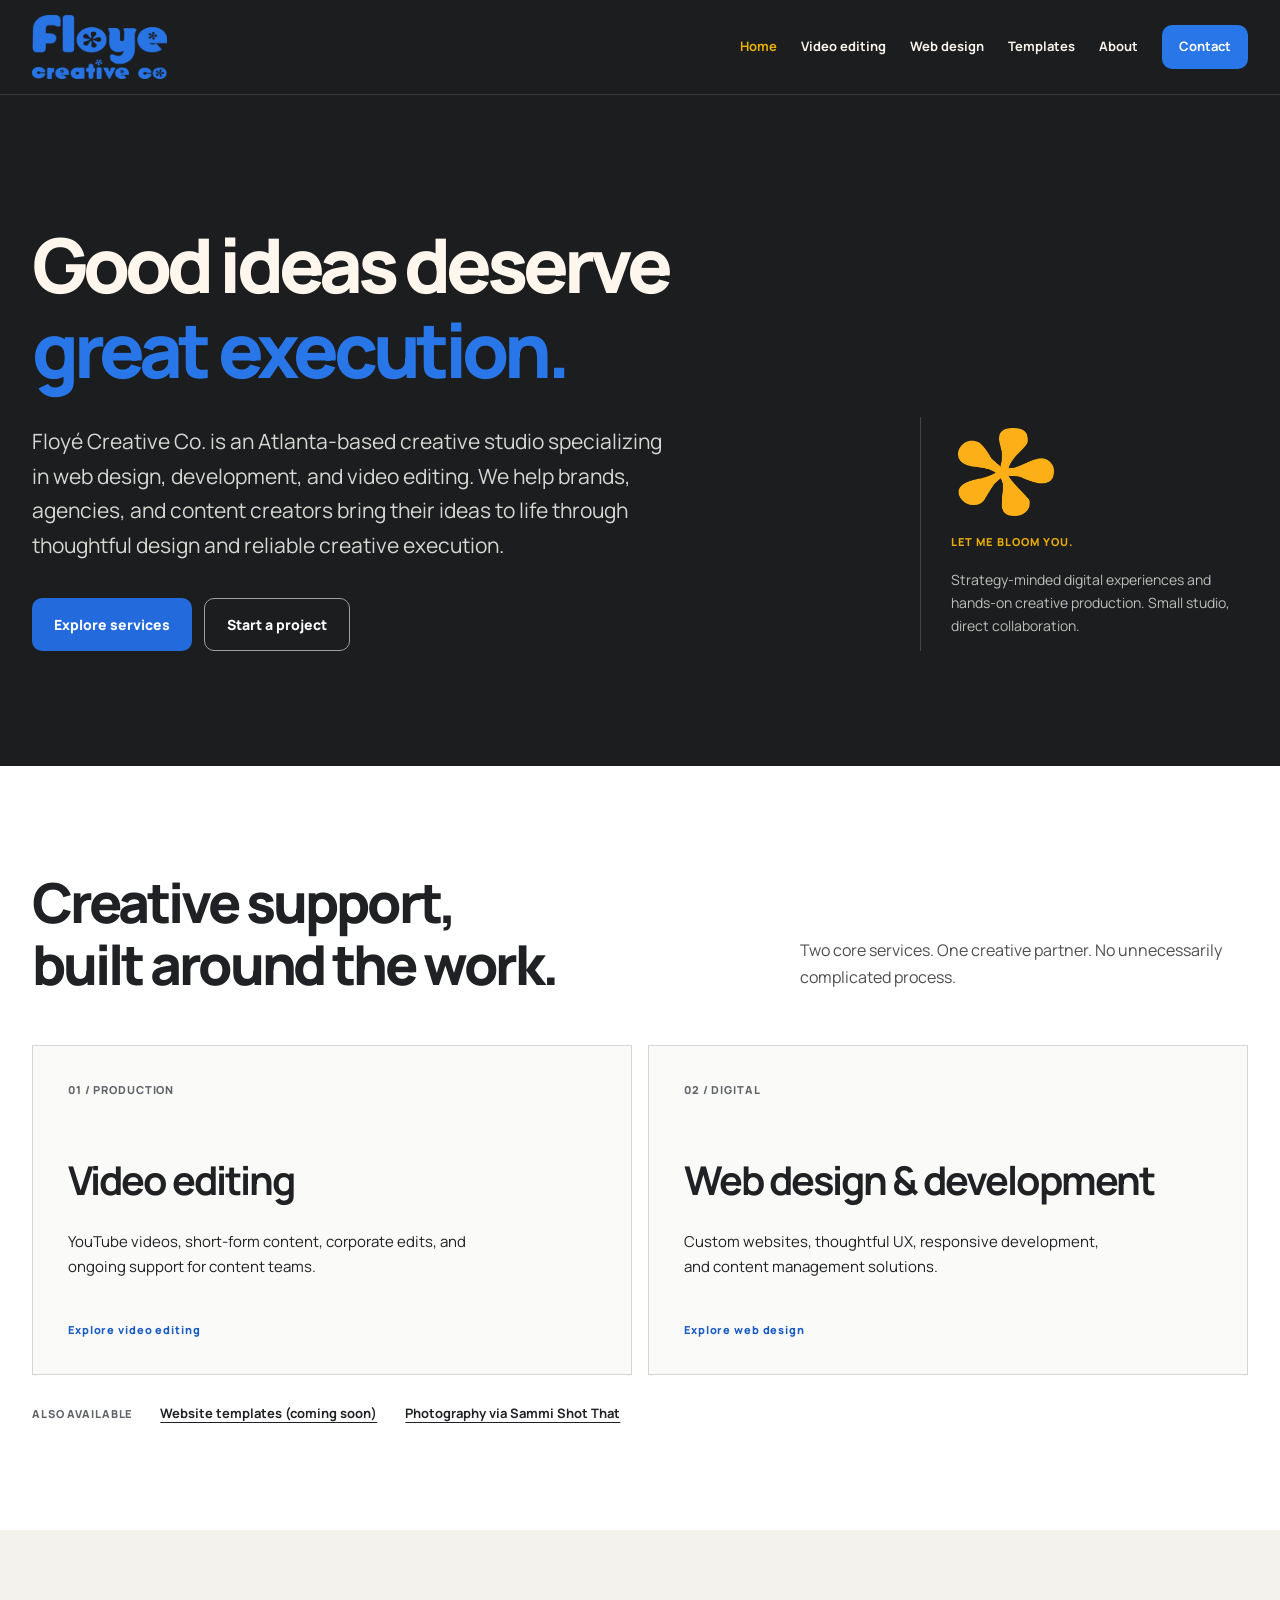
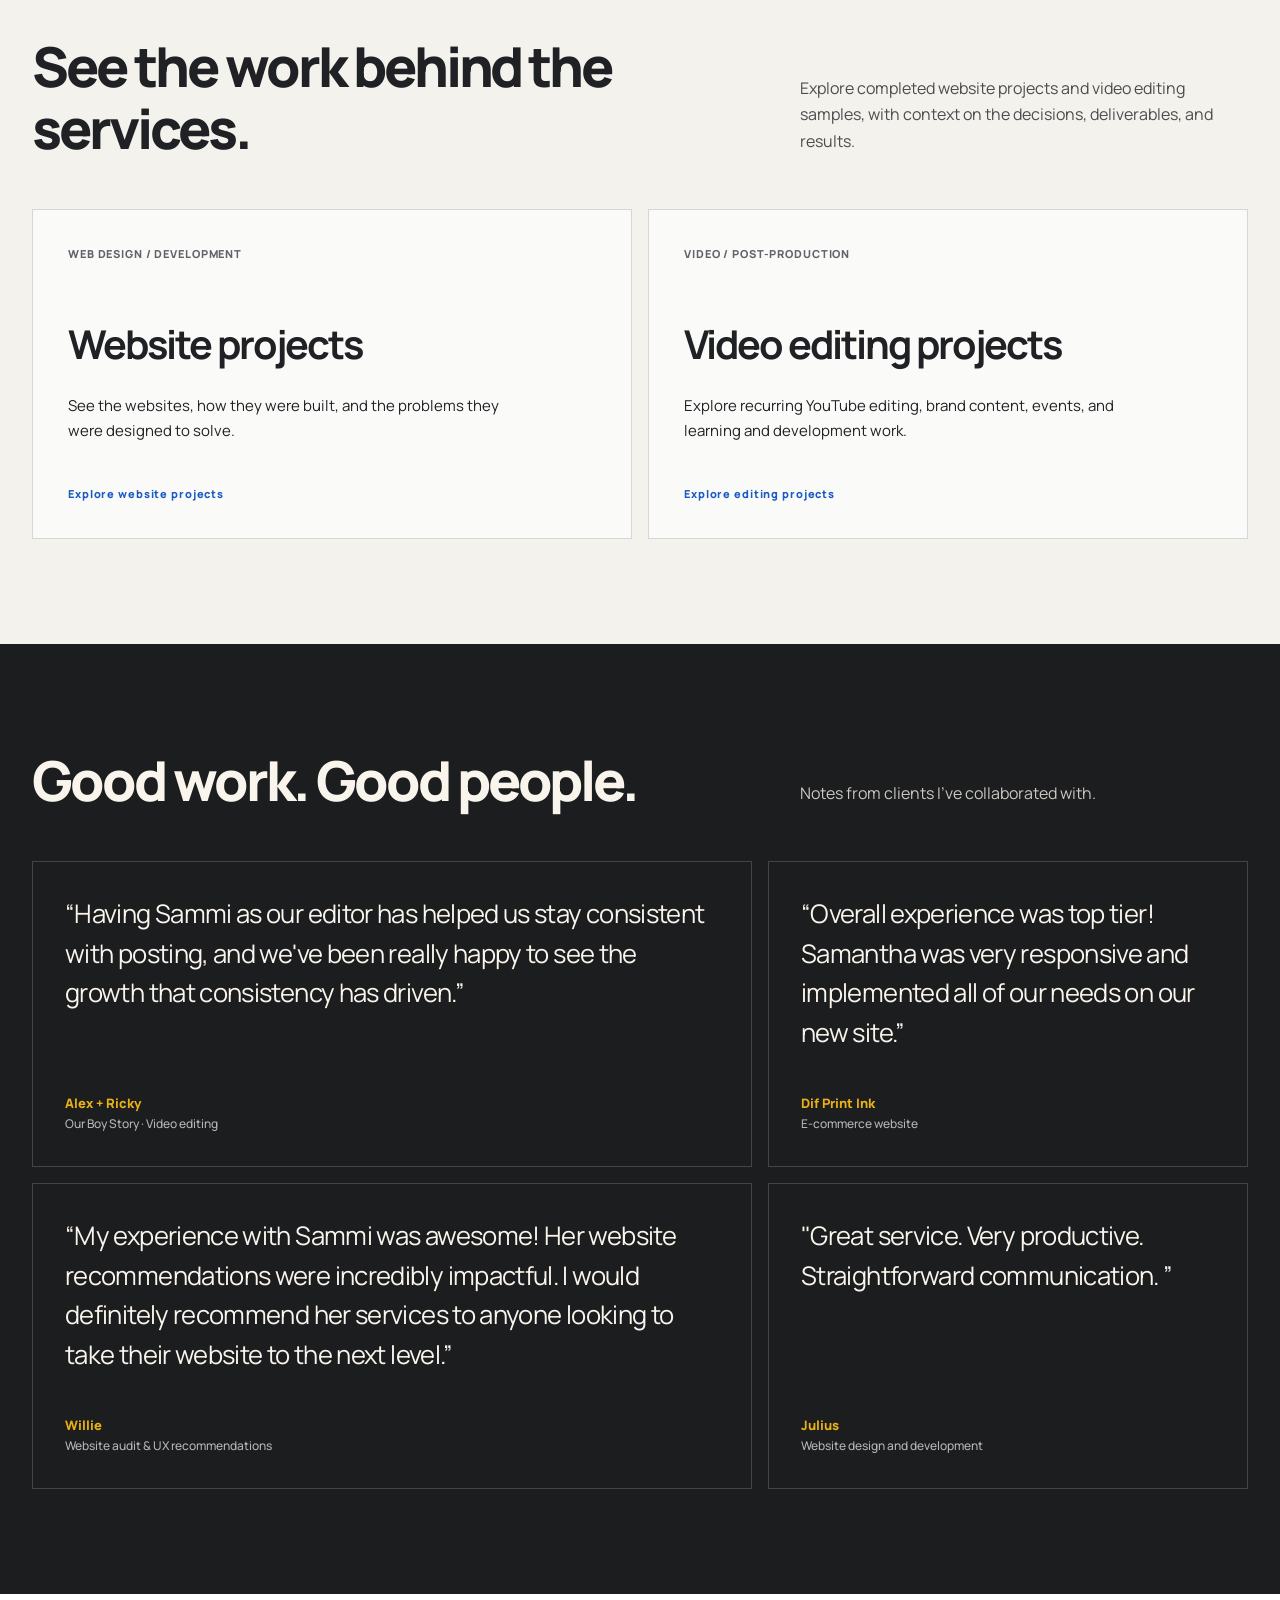
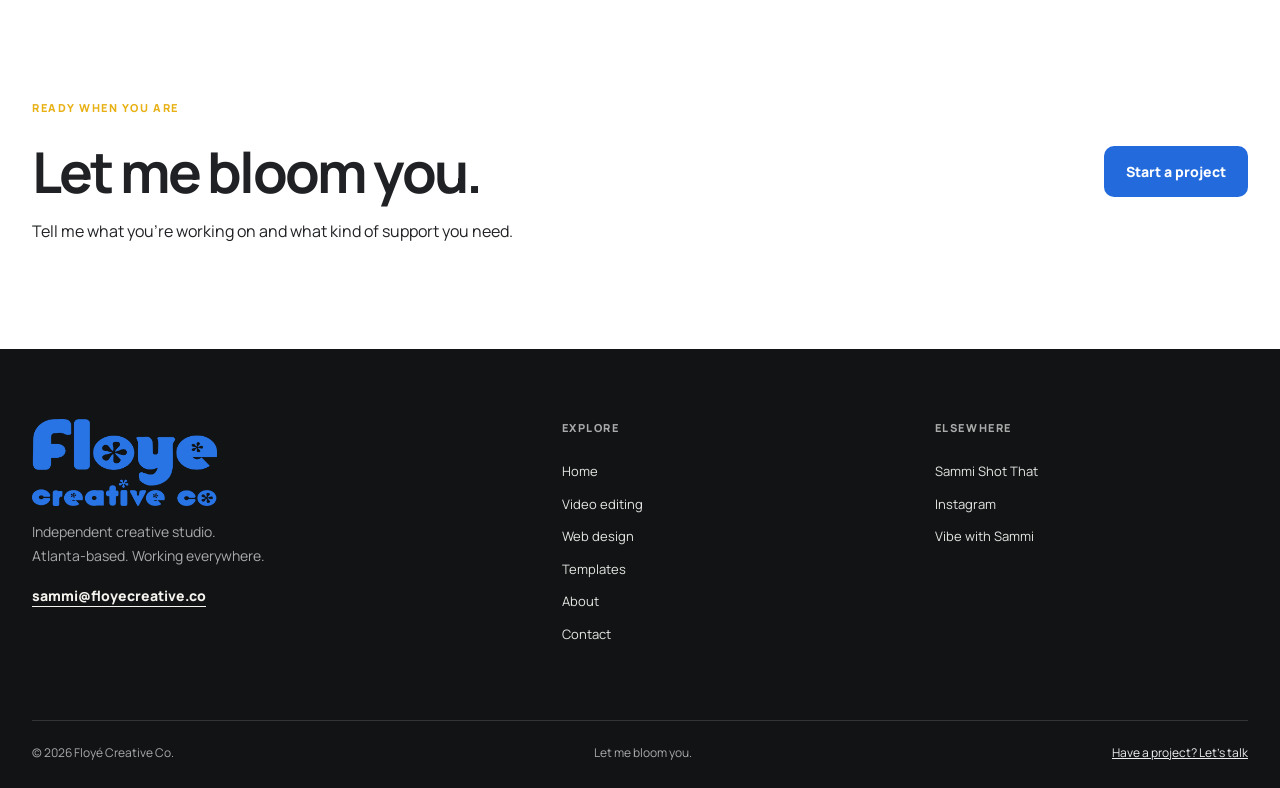
==== commit 733c9326: "fix web design page" ====
--- a/index.html
+++ b/index.html
@@ -9,7 +9,11 @@
       content="Web design, development and video editing for ambitious brands, agencies and creators."
       name="description"
     />
-    <link href="assets/floye-creative-favicon.svg" rel="icon" type="image/svg+xml" />
+    <link
+      href="assets/floye-creative-favicon.svg"
+      rel="icon"
+      type="image/svg+xml"
+    />
     <link href="https://fonts.googleapis.com" rel="preconnect" />
     <link crossorigin="" href="https://fonts.gstatic.com" rel="preconnect" />
     <link
@@ -42,51 +46,46 @@
       </div>
     </header>
     <main id="main">
-        <section class="hero dark">
-            <div class="container hero-grid">
-              <div class="hero-content">
-                <h1>
-                  <span>Good ideas deserve</span>
-                  <span class="text-blue">great execution.</span>
-                </h1>
-          
-                <p class="lede">
-                  Floyé Creative Co. is an Atlanta-based creative studio
-                  specializing in web design, development, and video editing.
-                  We help brands, agencies, and content creators bring their
-                  ideas to life through thoughtful design and reliable
-                  creative execution.
-                </p>
-          
-                <div class="actions">
-                  <a class="btn blue-btn" href="#services">
-                    Explore services
-                  </a>
-                  <a class="btn outline" href="contact.html">
-                    Start a project
-                  </a>
-                </div>
-              </div>
-          
-              <div class="hero-aside">
-                <div class="big-mark">
-                  <img
-                    src="assets/floye-creative-icon.png"
-                    alt="flower icon"
-                    class="studio-mark-image"
-                  />
-                </div>
-          
-                <div class="side-note">
-                  <span>LET ME BLOOM YOU.</span>
-                  <p>
-                    Strategy-minded digital experiences and hands-on
-                    creative production. Small studio, direct collaboration.
-                  </p>
-                </div>
-              </div>
-            </div>
-          </section>
+      <section class="hero dark">
+        <div class="container hero-grid">
+          <div class="hero-content">
+            <h1>
+              <span>Good ideas deserve</span>
+              <span class="text-blue">great execution.</span>
+            </h1>
+
+            <p class="lede">
+              Floyé Creative Co. is an Atlanta-based creative studio
+              specializing in web design, development, and video editing. We
+              help brands, agencies, and content creators bring their ideas to
+              life through thoughtful design and reliable creative execution.
+            </p>
+
+            <div class="actions">
+              <a class="btn blue-btn" href="#services"> Explore services </a>
+              <a class="btn outline" href="contact.html"> Start a project </a>
+            </div>
+          </div>
+
+          <div class="hero-aside">
+            <div class="big-mark">
+              <img
+                src="assets/floye-creative-icon.png"
+                alt="flower icon"
+                class="studio-mark-image"
+              />
+            </div>
+
+            <div class="side-note">
+              <span>LET ME BLOOM YOU.</span>
+              <p>
+                Strategy-minded digital experiences and hands-on creative
+                production. Small studio, direct collaboration.
+              </p>
+            </div>
+          </div>
+        </div>
+      </section>
       <section class="section white" id="services">
         <div class="container">
           <div class="section-header">
@@ -183,6 +182,30 @@
                 Dif Print Ink <span>E-commerce website</span>
               </figcaption>
             </figure>
+
+            <figure class="quote">
+              <blockquote>
+                “My experience with Sammi was awesome! Her website
+                recommendations were incredibly impactful. I would definitely
+                recommend her services to anyone looking to take their website
+                to the next level.”
+              </blockquote>
+              <figcaption>
+                Willie
+                <span>Website audit &amp; UX recommendations</span>
+              </figcaption>
+            </figure>
+
+<figure class="quote">
+  <blockquote>
+    "Great service. Very productive. Straightforward communication. ”
+  </blockquote>
+  <figcaption>
+    Julius
+    <span>Website design and development</span>
+  </figcaption>
+</figure>
+
           </div>
         </div>
       </section>
--- a/assets/styles.css
+++ b/assets/styles.css
@@ -922,6 +922,22 @@
   grid-template-columns: repeat(3, 1fr);
 
   gap: 12px;
+}
+
+.vertical-grid video {
+  display: block;
+
+  width: 100%;
+
+  height: auto;
+
+  aspect-ratio: 9 / 16;
+
+  object-fit: cover;
+
+  border-radius: 10px;
+
+  background: #1c1d1f;
 }
 
 .vertical {
@@ -1680,7 +1696,9 @@
 }
 
 /* === Responsive video portfolio corrections === */
+
 /* Let grid items shrink before any embedded player can force overflow. */
+
 .video-project,
 .video-info,
 .video-project > *,
@@ -1689,95 +1707,377 @@
 .vertical-grid,
 .placeholder {
   min-width: 0;
+
   max-width: 100%;
 }
+
 .video-project {
   grid-template-columns: minmax(0, 0.9fr) minmax(0, 1.1fr);
+
   gap: clamp(22px, 3vw, 46px);
 }
+
 .video-project .media-landscape {
   width: 100%;
+
   min-width: 0;
+
   aspect-ratio: 16 / 9;
+
   min-height: 0;
+
   position: relative;
+
   overflow: hidden;
+
   padding: 0;
 }
+
 .video-project .media-landscape iframe,
 .video-project .media-landscape video {
   display: block;
+
   position: absolute;
+
   inset: 0;
+
   width: 100%;
+
   height: 100%;
+
   border: 0;
+
   max-width: 100%;
 }
+
 .video-metrics {
   grid-template-columns: repeat(3, minmax(0, 1fr));
+
   gap: 12px;
 }
+
+.render-video {
+  width: 100%;
+
+  display: flex;
+
+  justify-content: center;
+
+  align-items: flex-start;
+}
+
+.render-video video {
+  width: 100%;
+
+  max-width: 280px;
+
+  height: auto;
+
+  aspect-ratio: 9 / 16;
+
+  object-fit: contain;
+
+  border-radius: 10px;
+
+  background: #1c1d1f;
+}
+
 .video-metrics .metric {
   display: flex;
+
   flex-direction: column;
+
   gap: 5px;
+
   padding: 0;
+
   border: 0;
 }
+
 .video-metrics .metric strong {
   grid-row: auto;
 }
+
 /* Stack entire project, not just stats, on narrow laptops/tablets. */
+
 @media (max-width: 1100px) {
   .video-project {
     grid-template-columns: minmax(0, 1fr);
+
     gap: 24px;
   }
+
   .video-metrics {
     grid-template-columns: repeat(3, minmax(0, 1fr));
+
     gap: 16px;
   }
+
   .video-metrics .metric {
     display: flex;
+
     flex-direction: column;
+
     padding: 0;
+
     border: 0;
   }
+
   .video-metrics .metric strong {
     grid-row: auto;
   }
 }
+
 @media (max-width: 640px) {
   .video-metrics {
     grid-template-columns: 1fr;
+
     gap: 0;
   }
+
   .video-metrics .metric {
     display: grid;
+
     grid-template-columns: minmax(84px, auto) minmax(0, 1fr);
+
     gap: 2px 12px;
+
     padding: 14px 0;
+
     border-bottom: 1px solid #e4e4e4;
   }
+
   .video-metrics .metric:last-child {
     border-bottom: 0;
   }
+
   .video-metrics .metric strong {
     grid-row: span 2;
+
     align-self: center;
   }
+
   .video-project .vertical-grid {
     grid-template-columns: 1fr;
+
     gap: 24px;
+
     width: 100%;
   }
 
   .video-project .vertical {
     width: 100%;
+
     max-width: 360px;
+
     min-height: 0;
+
     aspect-ratio: 9 / 16;
+
     margin-inline: auto;
   }
-}
+
+  .render-video video {
+    max-width: 260px;
+  }
+}
+
+/* Web design page: website and app audits, process, and pricing */
+
+/* Web design page only: audit and pricing */
+
+.audit-overview {
+  display: grid;
+  grid-template-columns: minmax(0, 1.4fr) minmax(240px, 0.6fr);
+  gap: clamp(24px, 5vw, 80px);
+  padding: 32px 0 46px;
+  border-top: 1px solid #d2d2d2;
+  align-items: center;
+}
+
+.audit-intro h3 {
+  font-size: clamp(26px, 3.4vw, 42px);
+  letter-spacing: -0.055em;
+  line-height: 1.16;
+  margin: 0 0 16px;
+}
+
+.audit-intro > p:not(.eyebrow) {
+  max-width: 690px;
+  margin: 0 0 14px;
+  font-size: 16px;
+}
+
+.audit-intro .audit-for {
+  color: #555;
+}
+
+.audit-intro .btn {
+  margin-top: 12px;
+}
+
+.audit-price {
+  background: #1c1d1f;
+  color: #fff7ed;
+  border-radius: 10px;
+  padding: 30px;
+}
+
+.audit-price > span,
+.audit-step > span {
+  color: #2876e8;
+  font-weight: 800;
+  font-size: 11px;
+  letter-spacing: 0.12em;
+}
+
+.audit-price strong {
+  display: block;
+  font-size: clamp(62px, 8vw, 102px);
+  line-height: 1.1;
+  letter-spacing: -0.075em;
+  margin: 18px 0;
+}
+
+.audit-price p {
+  margin: 0;
+  max-width: 230px;
+  color: #d6d6d2;
+  font-size: 14px;
+}
+
+.audit-steps-title {
+  font-size: clamp(24px, 2.7vw, 34px);
+  letter-spacing: -0.045em;
+  margin: 0 0 24px;
+}
+
+.audit-steps {
+  display: grid;
+  grid-template-columns: repeat(4, minmax(0, 1fr));
+  gap: 14px;
+}
+
+.audit-step {
+  border-top: 2px solid #2876e8;
+  padding: 20px 12px 4px 0;
+  min-width: 0;
+}
+
+.audit-step h4 {
+  font-size: 17px;
+  line-height: 1.3;
+  letter-spacing: -0.035em;
+  margin: 16px 0 8px;
+}
+
+.audit-step p {
+  font-size: 14px;
+  margin: 0;
+}
+
+.web-pricing {
+  background: #e8eef9;
+}
+
+.web-pricing-grid {
+  display: grid;
+  grid-template-columns: repeat(2, minmax(0, 1fr));
+  gap: 18px;
+}
+
+.web-price-card {
+  background: #fff;
+  border: 1px solid #cbd7e8;
+  border-radius: 10px;
+  padding: clamp(24px, 3vw, 38px);
+  display: flex;
+  flex-direction: column;
+  align-items: flex-start;
+}
+
+.web-price-card h3 {
+  font-size: clamp(22px, 2.6vw, 30px);
+  letter-spacing: -0.045em;
+  line-height: 1.2;
+  margin: 0 0 18px;
+}
+
+.web-price {
+  font-size: clamp(42px, 4.5vw, 64px);
+  font-weight: 800;
+  letter-spacing: -0.065em;
+  line-height: 1.15;
+  margin: 0 0 18px;
+}
+
+.web-price span {
+  font-size: 14px;
+  color: #626872;
+  letter-spacing: 0;
+  font-weight: 600;
+}
+
+.web-price-card > p:not(.eyebrow) {
+  font-size: 15px;
+  max-width: 420px;
+  margin: 0 0 30px;
+}
+
+.web-price-card .btn {
+  margin-top: auto;
+}
+
+.web-pricing .pricing-followup {
+  margin-top: 24px;
+}
+
+.web-pricing .pricing-followup a {
+  color: #195ac3;
+  font-weight: 800;
+}
+.web-pricing .web-pricing-grid {
+    grid-template-columns: repeat(2, minmax(0, 1fr));
+  }
+
+.web-coming-soon {
+    display: block;
+    margin-top: 12px;
+    font-size: 12px;
+    font-weight: 800;
+    letter-spacing: 0.08em;
+    text-transform: uppercase;
+    color: #236be0;
+  }
+
+  @media (max-width: 960px) {
+    .web-pricing .web-pricing-grid {
+      grid-template-columns: repeat(2, minmax(0, 1fr));
+    }
+  }
+
+@media (max-width: 900px) {
+  .audit-steps {
+    grid-template-columns: repeat(2, minmax(0, 1fr));
+  }
+}
+
+@media (max-width: 680px) {
+  .audit-overview,
+  .web-pricing-grid {
+    grid-template-columns: minmax(0, 1fr);
+  }
+  .audit-steps {
+    grid-template-columns: minmax(0, 1fr);
+    gap: 20px;
+  }
+  .audit-price {
+    padding: 24px;
+  }
+  .web-price-card {
+    padding: 24px;
+  }
+  .web-pricing .web-pricing-grid {
+    grid-template-columns: 1fr;
+  }
+}
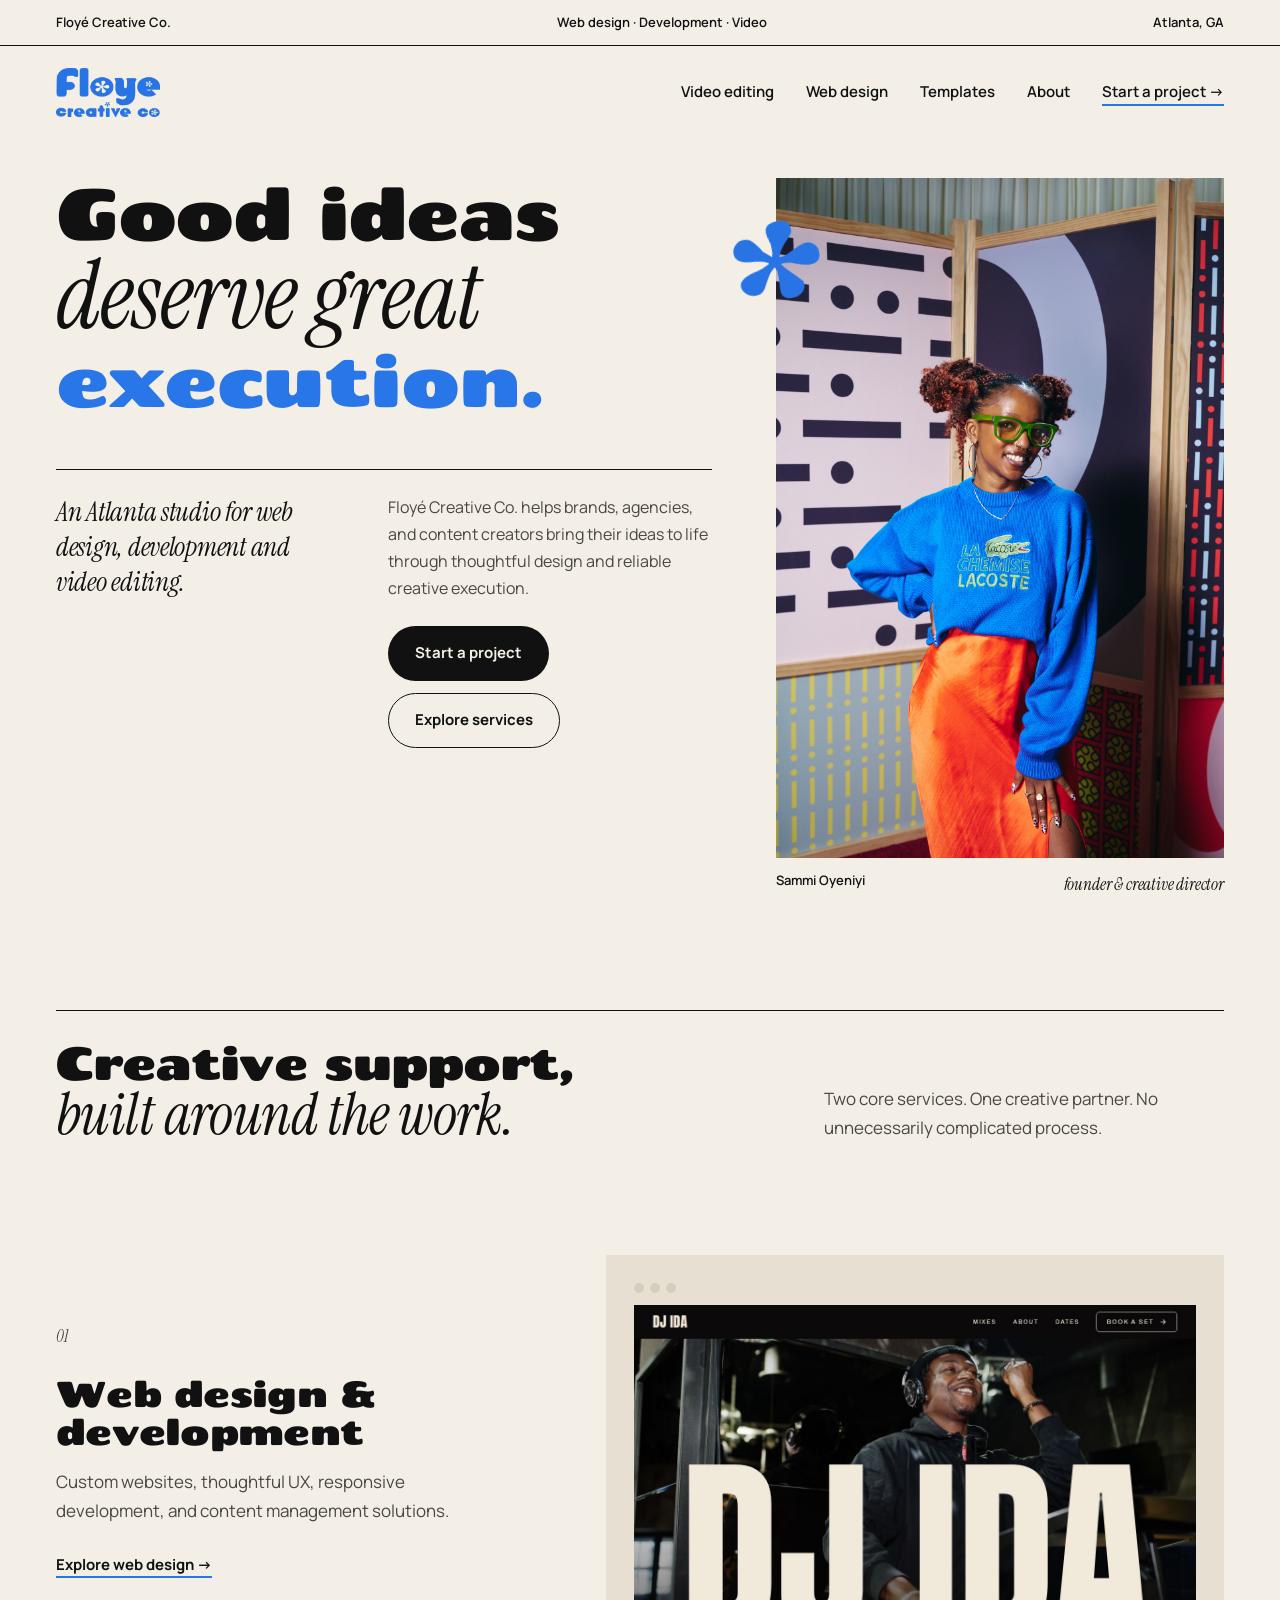
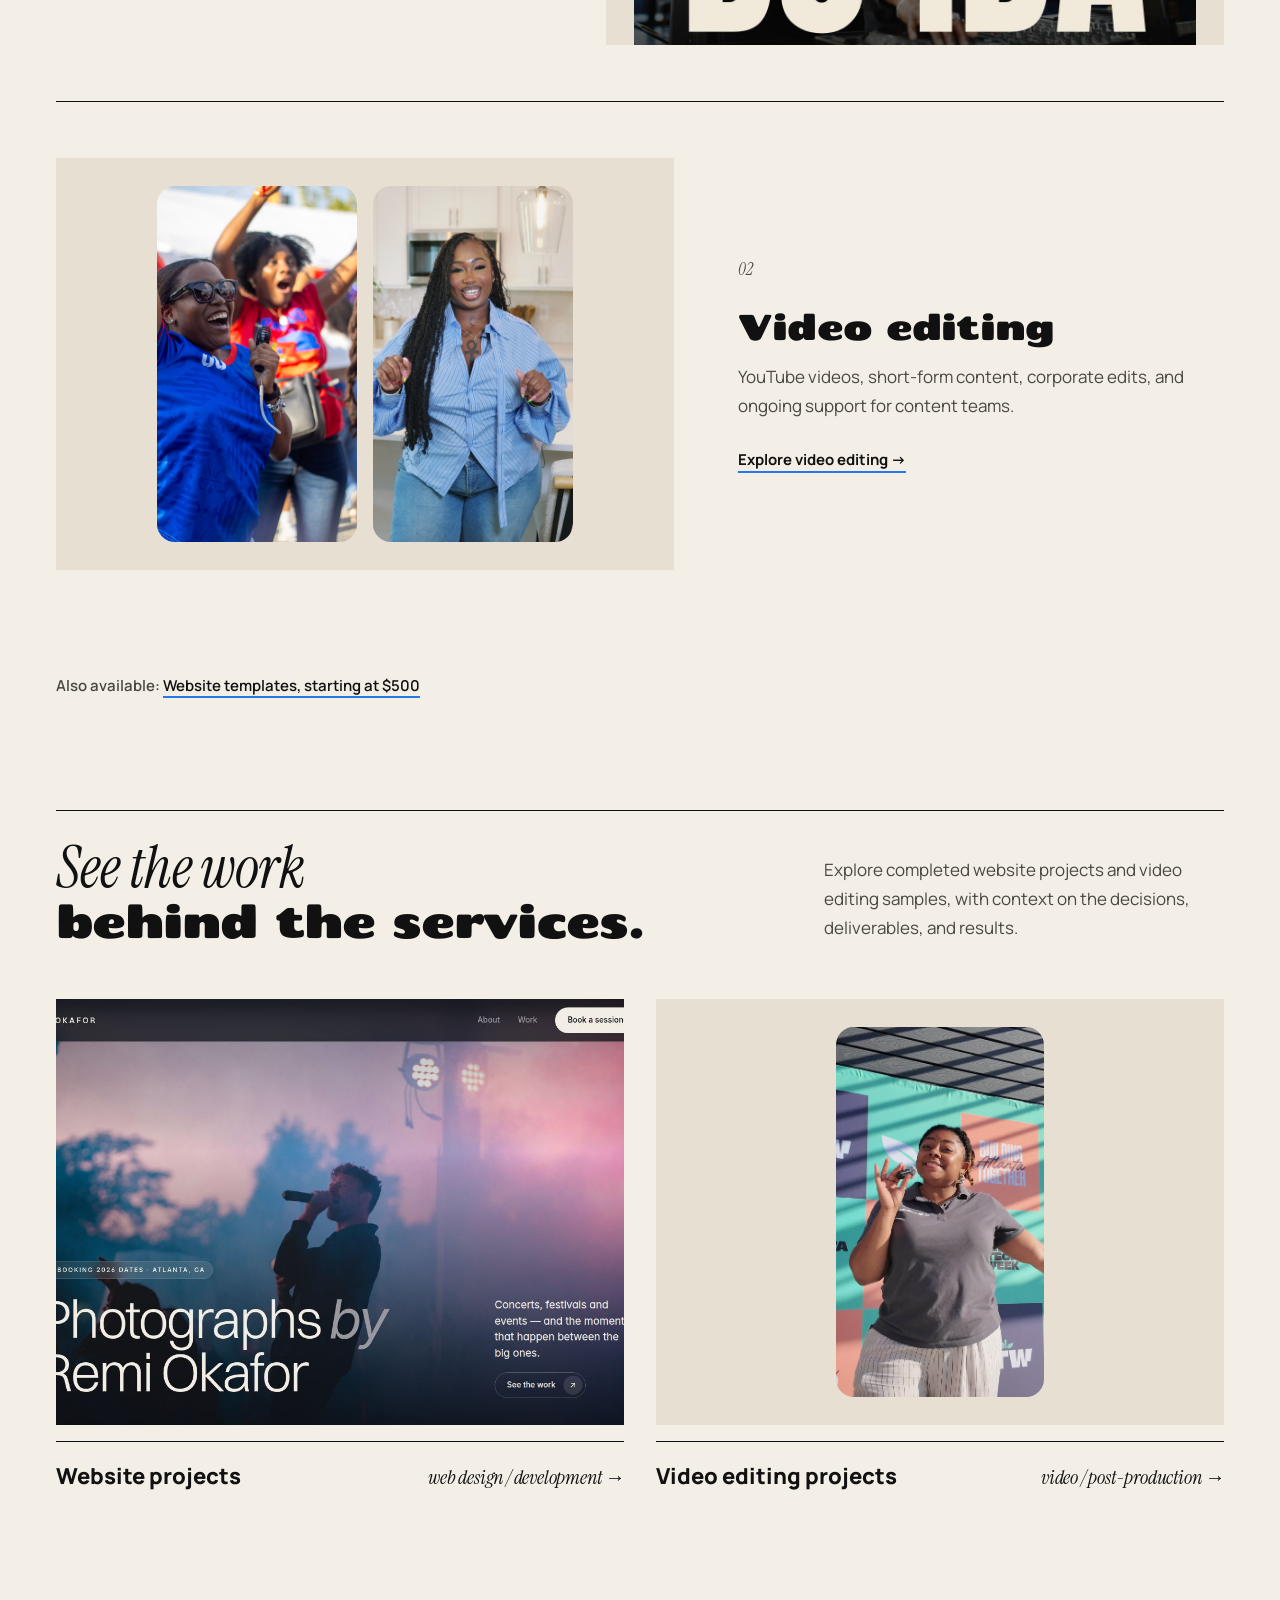
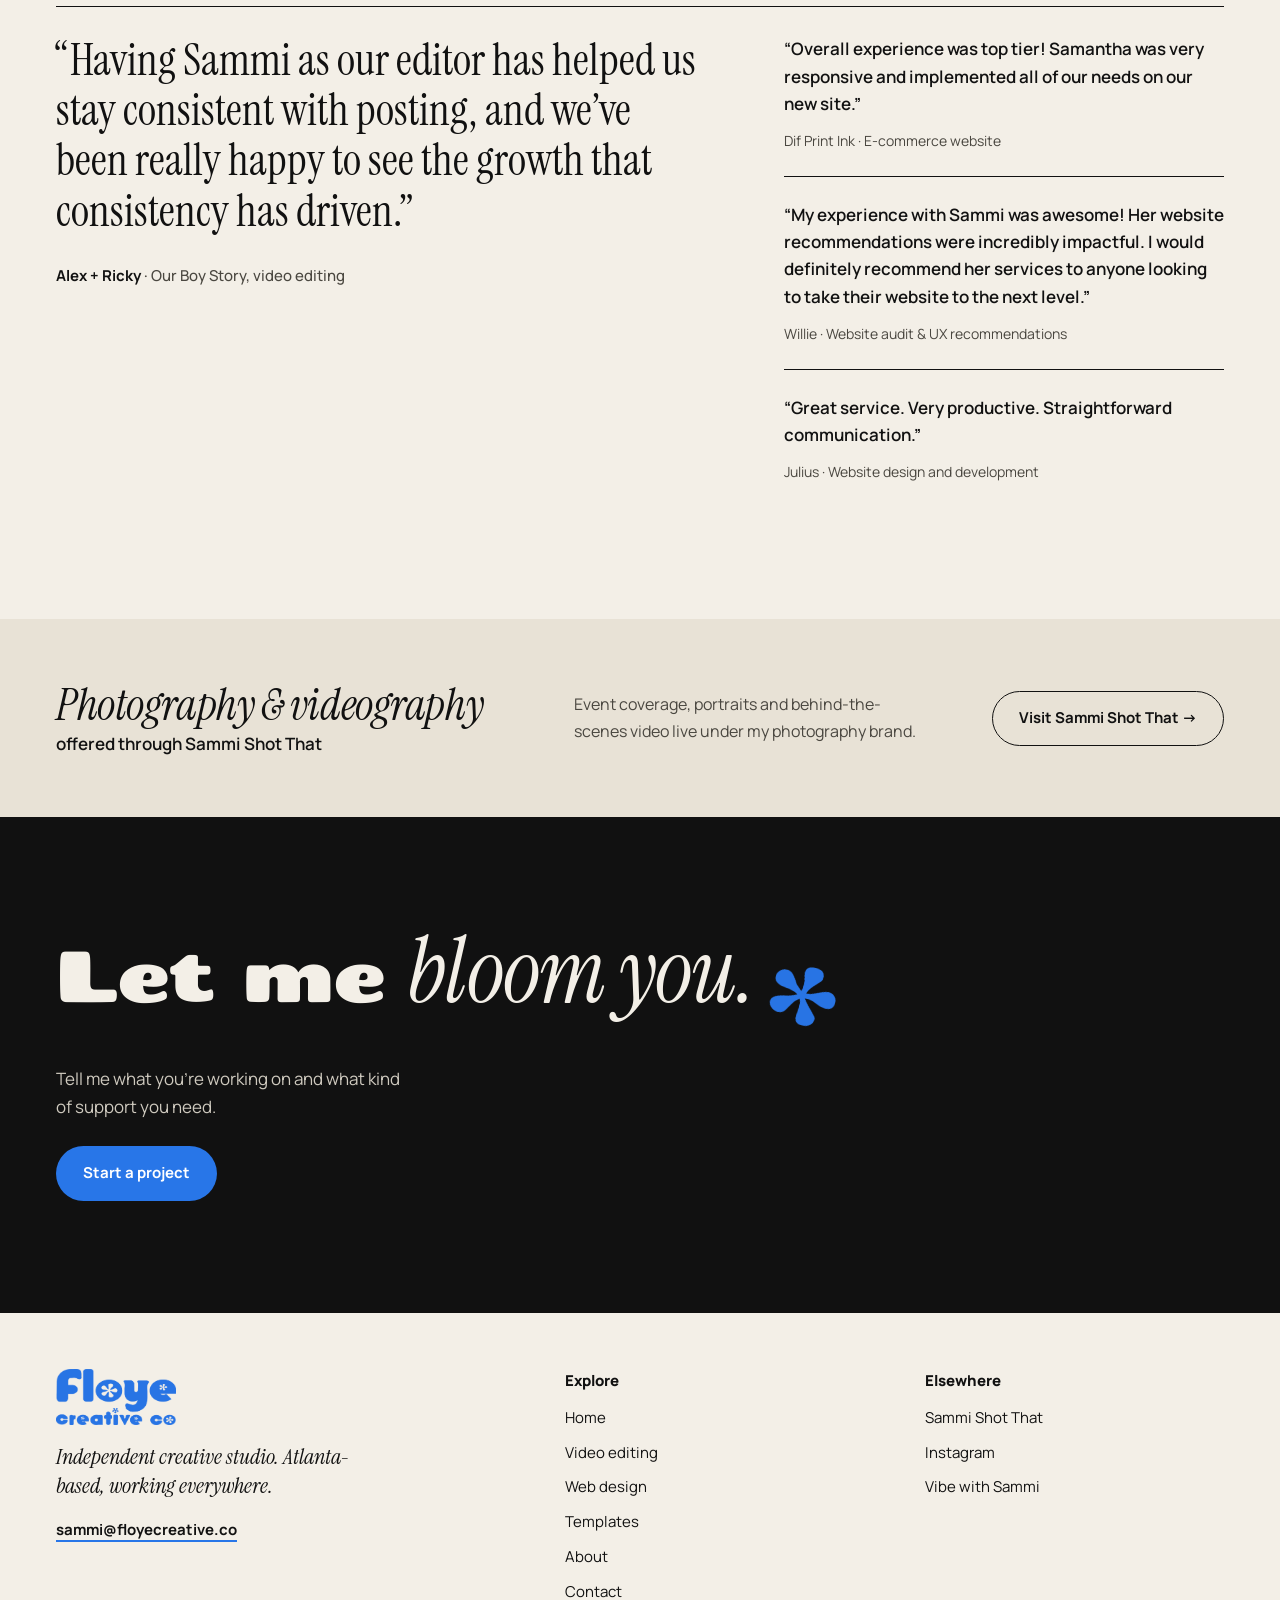
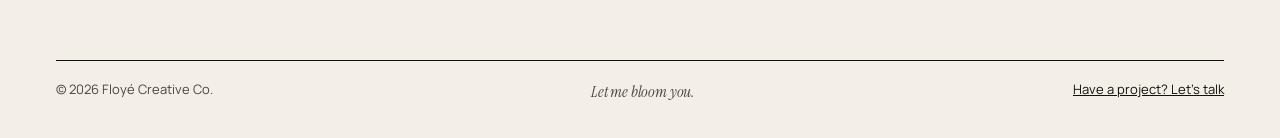
==== commit 885bafd9: "layout refresh and add new web content" ====
--- a/index.html
+++ b/index.html
@@ -1,5 +1,4 @@
 <!doctype html>
-
 <html lang="en">
   <head>
     <meta charset="utf-8" />
@@ -9,273 +8,316 @@
       content="Web design, development and video editing for ambitious brands, agencies and creators."
       name="description"
     />
-    <link
-      href="assets/floye-creative-favicon.svg"
-      rel="icon"
-      type="image/svg+xml"
-    />
+    <link href="assets/floye-creative-favicon.svg" rel="icon" type="image/svg+xml" />
     <link href="https://fonts.googleapis.com" rel="preconnect" />
     <link crossorigin="" href="https://fonts.gstatic.com" rel="preconnect" />
     <link
-      href="https://fonts.googleapis.com/css2?family=Manrope:wght@400;500;600;700;800&amp;display=swap"
+      href="https://fonts.googleapis.com/css2?family=Chango&amp;family=Instrument+Serif:ital@0;1&amp;family=Manrope:wght@400;500;600;700;800&amp;display=swap"
       rel="stylesheet"
     />
     <link href="assets/styles.css" rel="stylesheet" />
+
+    <!-- Open Graph (Instagram, iMessage, LinkedIn, Facebook, Slack, Threads) -->
+    <meta property="og:type" content="website" />
+    <meta property="og:site_name" content="Floyé Creative Co." />
+    <meta property="og:url" content="https://www.floyecreative.co/" />
+    <meta property="og:title" content="Floyé Creative Co. | Let me bloom you" />
+    <meta
+      property="og:description"
+      content="Web design, development and video editing for ambitious brands, agencies and creators."
+    />
+    <meta property="og:image" content="https://www.floyecreative.co/assets/og-home.jpg" />
+    <meta property="og:image:width" content="1200" />
+    <meta property="og:image:height" content="630" />
+    <meta
+      property="og:image:alt"
+      content="Floyé Creative Co. logo with the tagline Let me bloom you"
+    />
+
+    <!-- X / Twitter -->
+    <meta name="twitter:card" content="summary_large_image" />
+    <meta name="twitter:title" content="Floyé Creative Co. | Let me bloom you" />
+    <meta
+      name="twitter:description"
+      content="Web design, development and video editing for ambitious brands, agencies and creators."
+    />
+    <meta name="twitter:image" content="https://www.floyecreative.co/assets/og-home.jpg" />
   </head>
+
   <body>
     <a class="skip" href="#main">Skip to content</a>
+
+    <!-- ============ FOLIO BAR ============ -->
+    <div class="folio">
+      <div class="container folio-inner">
+        <span>Floyé Creative Co.</span>
+        <span>Web design · Development · Video</span>
+        <span>Atlanta, GA</span>
+      </div>
+    </div>
+
+    <!-- ============ HEADER ============ -->
     <header class="header">
       <div class="container head-inner">
-        <a aria-label="Floyé Creative Co. home" class="brand" href="index.html"
-          ><img alt="Floyé Creative Co." src="assets/floye-logo.png" /></a
-        ><button
-          aria-controls="site-nav"
-          aria-expanded="false"
-          class="menu-toggle"
-          type="button"
-        >
+        <a aria-label="Floyé Creative Co. home" class="brand" href="index.html">
+          <img alt="Floyé Creative Co." src="assets/floye-logo.png" />
+        </a>
+        <button aria-controls="site-nav" aria-expanded="false" class="menu-toggle" type="button">
           Menu <span aria-hidden="true">☰</span>
         </button>
         <nav aria-label="Main navigation" class="nav" id="site-nav">
-          <a aria-current="page" href="index.html">Home</a
-          ><a href="video-editing.html">Video editing</a
-          ><a href="web-design.html">Web design</a
-          ><a href="templates.html">Templates</a><a href="about.html">About</a
-          ><a href="contact.html">Contact</a>
+          <a href="video-editing.html">Video editing</a>
+          <a href="web-design.html">Web design</a>
+          <a href="templates.html">Templates</a>
+          <a href="about.html">About</a>
+          <a href="contact.html">Start a project</a>
         </nav>
       </div>
     </header>
+
     <main id="main">
-      <section class="hero dark">
-        <div class="container hero-grid">
-          <div class="hero-content">
-            <h1>
-              <span>Good ideas deserve</span>
-              <span class="text-blue">great execution.</span>
-            </h1>
-
-            <p class="lede">
-              Floyé Creative Co. is an Atlanta-based creative studio
-              specializing in web design, development, and video editing. We
-              help brands, agencies, and content creators bring their ideas to
-              life through thoughtful design and reliable creative execution.
-            </p>
-
-            <div class="actions">
-              <a class="btn blue-btn" href="#services"> Explore services </a>
-              <a class="btn outline" href="contact.html"> Start a project </a>
-            </div>
-          </div>
-
-          <div class="hero-aside">
-            <div class="big-mark">
-              <img
-                src="assets/floye-creative-icon.png"
-                alt="flower icon"
-                class="studio-mark-image"
-              />
-            </div>
-
-            <div class="side-note">
-              <span>LET ME BLOOM YOU.</span>
+      <!-- ============ HERO ============ -->
+      <section class="container home-hero">
+        <div class="home-hero-text">
+          <h1>
+            <span class="ch">Good ideas</span>
+            <span class="serif">deserve great</span>
+            <span class="ch blue">execution.</span>
+          </h1>
+          <div class="home-hero-intro">
+            <p class="serif">An Atlanta studio for web design, development and video editing.</p>
+            <div>
               <p>
-                Strategy-minded digital experiences and hands-on creative
-                production. Small studio, direct collaboration.
+                Floyé Creative Co. helps brands, agencies, and content creators bring their
+                ideas to life through thoughtful design and reliable creative execution.
               </p>
-            </div>
-          </div>
-        </div>
-      </section>
-      <section class="section white" id="services">
+              <div class="actions">
+                <a class="btn blue-btn" href="contact.html">Start a project</a>
+                <a class="btn outline" href="#services">Explore services</a>
+              </div>
+            </div>
+          </div>
+        </div>
+
+        <figure class="home-portrait">
+          <img
+            class="portrait"
+            alt="Sammi Oyeniyi, founder of Floyé Creative Co."
+            src="assets/sammi-portrait.JPEG"
+          />
+          <img alt="" class="flower" src="assets/floye-flower-blue.png" />
+          <figcaption>
+            <span>Sammi Oyeniyi</span>
+            <span class="serif">founder &amp; creative director</span>
+          </figcaption>
+        </figure>
+      </section>
+
+      <!-- ============ SERVICES ============ -->
+      <section class="section white flush-top" id="services">
         <div class="container">
           <div class="section-header">
-            <h2>Creative support,<br />built around the work.</h2>
-            <p>
-              Two core services. One creative partner. No unnecessarily
-              complicated process.
-            </p>
-          </div>
-          <div class="service-grid">
-            <a class="service-tile" href="video-editing.html"
-              ><span class="service-num">01 / PRODUCTION</span>
-              <h3>Video editing <span></span></h3>
+            <h2>Creative support,<br /><em>built around the work.</em></h2>
+            <p>Two core services. One creative partner. No unnecessarily complicated process.</p>
+          </div>
+
+          <div class="spread">
+            <div class="spread-text">
+              <p class="spread-num">01</p>
+              <h3>Web design &amp; development</h3>
               <p>
-                YouTube videos, short-form content, corporate edits, and ongoing
-                support for content teams.
+                Custom websites, thoughtful UX, responsive development, and content
+                management solutions.
               </p>
-              <span class="tagline">Explore video editing</span></a
-            ><a class="service-tile" href="web-design.html"
-              ><span class="service-num">02 / DIGITAL</span>
-              <h3>Web design &amp; development <span></span></h3>
+              <a class="arrow-link" href="web-design.html">Explore web design →</a>
+            </div>
+            <div class="spread-visual browser-frame">
+              <div aria-hidden="true" class="browser-dots"><span></span><span></span><span></span></div>
+              <img alt="A DJ website designed and built by Floyé" src="assets/bf-dj-portfolio.jpg" />
+            </div>
+          </div>
+
+          <div class="spread reverse">
+            <div class="spread-visual phone-frames">
+              <img
+                alt="Still from the LakouFèt event recap video"
+                loading="lazy"
+                src="assets/videos/lakoufet-recap-cover.jpg"
+              />
+              <img
+                alt="Still from a short-form real estate video"
+                loading="lazy"
+                src="assets/videos/tiewanna-poster-three.png"
+              />
+            </div>
+            <div class="spread-text">
+              <p class="spread-num">02</p>
+              <h3>Video editing</h3>
               <p>
-                Custom websites, thoughtful UX, responsive development, and
-                content management solutions.
+                YouTube videos, short-form content, corporate edits, and ongoing support for
+                content teams.
               </p>
-              <span class="tagline">Explore web design</span></a
-            >
-          </div>
-          <div class="support-links">
-            <span>ALSO AVAILABLE</span
-            ><a href="templates.html">Website templates (coming soon)</a
-            ><a
-              href="https://www.sammishotthat.com/"
-              rel="noopener noreferrer"
-              target="_blank"
-              >Photography via Sammi Shot That</a
-            >
-          </div>
-        </div>
-      </section>
-      <section class="section neutral" id="work">
+              <a class="arrow-link" href="video-editing.html">Explore video editing →</a>
+            </div>
+          </div>
+
+          <p class="also-available">
+            Also available: <a href="templates.html">Website templates, starting at $500</a>
+          </p>
+        </div>
+      </section>
+
+      <!-- ============ WORK ============ -->
+      <section class="section white flush-top" id="work">
         <div class="container">
           <div class="section-header">
-            <h2>See the work behind the services.</h2>
+            <h2><em>See the work</em><br />behind the services.</h2>
             <p>
-              Explore completed website projects and video editing samples, with
-              context on the decisions, deliverables, and results.
+              Explore completed website projects and video editing samples, with context on
+              the decisions, deliverables, and results.
             </p>
           </div>
-          <div class="service-grid">
-            <a class="service-tile" href="web-design.html#webwork"
-              ><span class="service-num">WEB DESIGN / DEVELOPMENT</span>
-              <h3>Website projects</h3>
-              <p>
-                See the websites, how they were built, and the problems they
-                were designed to solve.
-              </p>
-              <span class="tagline">Explore website projects</span></a
-            ><a class="service-tile" href="video-editing.html#portfolio"
-              ><span class="service-num">VIDEO / POST-PRODUCTION</span>
-              <h3>Video editing projects</h3>
-              <p>
-                Explore recurring YouTube editing, brand content, events, and
-                learning and development work.
-              </p>
-              <span class="tagline">Explore editing projects</span></a
-            >
-          </div>
-        </div>
-      </section>
-      <section class="section dark" id="testimonials">
-        <div class="container">
-          <div class="section-header">
-            <h2>Good work. Good people.</h2>
-            <p>Notes from clients I've collaborated with.</p>
-          </div>
-          <div class="testimonial-grid">
-            <figure class="quote">
+          <div class="work-grid">
+            <a class="work-card" href="web-design.html#webwork">
+              <img alt="Website project preview" src="assets/bf-photographer-portfolio.jpg" />
+              <div class="work-card-label">
+                <strong>Website projects</strong>
+                <span class="serif">web design / development →</span>
+              </div>
+            </a>
+            <a class="work-card" href="video-editing.html#portfolio">
+              <div class="work-frame">
+                <img
+                  alt="Still from Render ATL behind-the-scenes coverage"
+                  loading="lazy"
+                  src="assets/videos/hds-poster.png"
+                />
+              </div>
+              <div class="work-card-label">
+                <strong>Video editing projects</strong>
+                <span class="serif">video / post-production →</span>
+              </div>
+            </a>
+          </div>
+        </div>
+      </section>
+
+      <!-- ============ TESTIMONIALS ============ -->
+      <section class="section white flush-top" id="testimonials">
+        <div class="container home-quotes">
+          <figure class="pull-quote">
+            <blockquote>
+              “Having Sammi as our editor has helped us stay consistent with posting, and
+              we’ve been really happy to see the growth that consistency has driven.”
+            </blockquote>
+            <figcaption>Alex + Ricky <span>· Our Boy Story, video editing</span></figcaption>
+          </figure>
+          <div class="quote-stack">
+            <figure>
               <blockquote>
-                “Having Sammi as our editor has helped us stay consistent with
-                posting, and we've been really happy to see the growth that
-                consistency has driven.”
+                “Overall experience was top tier! Samantha was very responsive and implemented
+                all of our needs on our new site.”
               </blockquote>
-              <figcaption>
-                Alex + Ricky <span>Our Boy Story · Video editing</span>
-              </figcaption>
+              <figcaption>Dif Print Ink · E-commerce website</figcaption>
             </figure>
-            <figure class="quote">
+            <figure>
               <blockquote>
-                “Overall experience was top tier! Samantha was very responsive
-                and implemented all of our needs on our new site.”
+                “My experience with Sammi was awesome! Her website recommendations were
+                incredibly impactful. I would definitely recommend her services to anyone
+                looking to take their website to the next level.”
               </blockquote>
-              <figcaption>
-                Dif Print Ink <span>E-commerce website</span>
-              </figcaption>
+              <figcaption>Willie · Website audit &amp; UX recommendations</figcaption>
             </figure>
-
-            <figure class="quote">
-              <blockquote>
-                “My experience with Sammi was awesome! Her website
-                recommendations were incredibly impactful. I would definitely
-                recommend her services to anyone looking to take their website
-                to the next level.”
-              </blockquote>
-              <figcaption>
-                Willie
-                <span>Website audit &amp; UX recommendations</span>
-              </figcaption>
+            <figure>
+              <blockquote>“Great service. Very productive. Straightforward communication.”</blockquote>
+              <figcaption>Julius · Website design and development</figcaption>
             </figure>
-
-<figure class="quote">
-  <blockquote>
-    "Great service. Very productive. Straightforward communication. ”
-  </blockquote>
-  <figcaption>
-    Julius
-    <span>Website design and development</span>
-  </figcaption>
-</figure>
-
-          </div>
-        </div>
-      </section>
-      <section class="section white cta">
-        <div class="container cta-flex">
-          <div>
-            <p class="eyebrow">READY WHEN YOU ARE</p>
-            <h2>Let me bloom you.</h2>
-            <p>
-              Tell me what you're working on and what kind of support you need.
-            </p>
-          </div>
-          <a class="btn blue-btn" href="contact.html">Start a project</a>
+          </div>
+        </div>
+      </section>
+
+      <!-- ============ SAMMI SHOT THAT ============ -->
+      <section class="sst">
+        <div class="container sst-inner">
+          <h2>
+            <span class="serif">Photography &amp; videography</span>
+            <small>offered through Sammi Shot That</small>
+          </h2>
+          <p>Event coverage, portraits and behind-the-scenes video live under my photography brand.</p>
+          <a
+            class="btn outline"
+            href="https://www.sammishotthat.com/"
+            rel="noopener noreferrer"
+            target="_blank"
+            >Visit Sammi Shot That →</a
+          >
+        </div>
+      </section>
+
+      <!-- ============ CLOSING CTA ============ -->
+      <section class="cta-band">
+        <div class="container cta-band-inner">
+          <h2>
+            <span class="ch">Let me</span>
+            <span class="serif">bloom you.</span>
+            <img alt="" src="assets/floye-flower-blue.png" />
+          </h2>
+          <div class="cta-band-copy">
+            <p>Tell me what you’re working on and what kind of support you need.</p>
+            <a class="btn accent-btn" href="contact.html">Start a project</a>
+          </div>
         </div>
       </section>
     </main>
+
+    <!-- ============ FOOTER ============ -->
     <footer class="footer">
       <div class="container">
         <div class="footer-main">
           <div>
-            <a class="footer-brand" href="index.html"
-              ><img alt="Floyé Creative Co." src="assets/floye-logo.png"
-            /></a>
-            <p>
-              Independent creative studio.<br />Atlanta-based. Working
-              everywhere.
-            </p>
-            <a class="footer-mail" href="mailto:sammi@floyecreative.co"
-              >sammi@floyecreative.co</a
-            >
+            <a class="footer-brand" href="index.html">
+              <img alt="Floyé Creative Co." src="assets/floye-logo.png" />
+            </a>
+            <p>Independent creative studio. Atlanta-based, working everywhere.</p>
+            <a class="footer-mail" href="mailto:sammi@floyecreative.co">sammi@floyecreative.co</a>
           </div>
           <div>
-            <p class="eyebrow muted">EXPLORE</p>
+            <p class="footer-title">Explore</p>
             <div class="footer-nav">
-              <a aria-current="page" href="index.html">Home</a
-              ><a href="video-editing.html">Video editing</a
-              ><a href="web-design.html">Web design</a
-              ><a href="templates.html">Templates</a
-              ><a href="about.html">About</a><a href="contact.html">Contact</a>
+              <a aria-current="page" href="index.html">Home</a>
+              <a href="video-editing.html">Video editing</a>
+              <a href="web-design.html">Web design</a>
+              <a href="templates.html">Templates</a>
+              <a href="about.html">About</a>
+              <a href="contact.html">Contact</a>
             </div>
           </div>
           <div>
-            <p class="eyebrow muted">ELSEWHERE</p>
+            <p class="footer-title">Elsewhere</p>
             <div class="footer-nav">
+              <a href="https://www.sammishotthat.com/" rel="noopener noreferrer" target="_blank"
+                >Sammi Shot That</a
+              >
               <a
-                href="https://www.sammishotthat.com/"
-                rel="noopener noreferrer"
-                target="_blank"
-                >Sammi Shot That</a
-              ><a
                 href="https://www.instagram.com/floyecreativeco/"
                 rel="noopener noreferrer"
                 target="_blank"
                 >Instagram</a
-              ><a
-                href="https://www.vibewithsammi.com/"
-                rel="noopener noreferrer"
-                target="_blank"
+              >
+              <a href="https://www.vibewithsammi.com/" rel="noopener noreferrer" target="_blank"
                 >Vibe with Sammi</a
               >
             </div>
           </div>
         </div>
         <div class="footer-bottom">
-          <span>© <span data-year="">2026</span> Floyé Creative Co.</span
-          ><span>Let me bloom you.</span
-          ><a href="contact.html">Have a project? Let’s talk</a>
+          <span>© <span data-year="">2026</span> Floyé Creative Co.</span>
+          <span class="serif">Let me bloom you.</span>
+          <a href="contact.html">Have a project? Let’s talk</a>
         </div>
       </div>
     </footer>
+
     <script defer="" src="assets/script.js"></script>
   </body>
-</html>
+</html>
--- a/assets/styles.css
+++ b/assets/styles.css
@@ -1,2083 +1,2673 @@
-* {
-  box-sizing: border-box;
+/* =========================================================================
+   FLOYÉ CREATIVE CO. — SITE STYLESHEET
+   Direction: editorial, high-end. Warm paper background, black ink,
+   hairline rules instead of boxes, Floyé blue as the only accent.
+   Type: Chango (display) + Instrument Serif italic (editorial accent)
+         + Manrope (everything else).
+   Dark mode: add data-theme="dark" to <html> and the whole site flips.
+
+   CONTENTS
+   01  Fonts
+   02  Design tokens (light + dark)
+   03  Base & reset
+   04  Layout & section themes
+   05  Typography
+   06  Buttons & links
+   07  Folio bar, header & navigation
+   08  Heroes (inner pages)
+   09  Shared components
+         09a Section header        09f Call to action
+         09b Service tiles         09g Template / work grid
+         09c Info cards            09h Placeholders & screenshot slots
+         09d Project list          09i Marquee
+         09e Testimonials
+   10  Page: Home
+   11  Page: Video editing
+   12  Page: Web design (audit + pricing)
+   13  Page: About
+   14  Page: Contact
+   15  Page: 404
+   16  Page: Black Friday
+   17  Footer
+   18  Responsive (largest to smallest)
+   19  Reduced motion
+   ========================================================================= */
+
+
+/* 01  FONTS ----------------------------------------------------------------
+   Loaded here so pages that haven't been redone yet still get all three.  */
+
+   @import url("https://fonts.googleapis.com/css2?family=Chango&family=Instrument+Serif:ital@0;1&family=Manrope:wght@400;500;600;700;800&display=swap");
+
+
+   /* 02  DESIGN TOKENS ------------------------------------------------------- */
+   
+   :root {
+     /* Color */
+     --paper: #f3efe7;        /* page background */
+     --paper-alt: #e8e2d6;    /* soft band (e.g. Sammi Shot That section) */
+     --card: #e7e0d2;         /* image frames, placeholders */
+     --placeholder: #d6cebd;  /* empty media slots */
+     --ink: #111111;          /* text, buttons, rules */
+     --ink-soft: #4a4740;     /* body copy */
+     --muted: #6a655b;        /* captions, small print */
+     --rule: #111111;         /* hairline rules */
+     --rule-soft: #d3cbbb;    /* very light dividers */
+     --cta-band: #111111;     /* closing "Let me bloom you" band */
+     --cta-text: #f3efe7;
+     --cta-soft: #cfcabf;
+     --floye-blue: #2876e8;   /* Floyé signature blue: the only accent */
+     --accent: var(--floye-blue);
+     --accent-deep: #1d5fc4;  /* blue for small text */
+   
+     /* Type */
+     --font-display: "Chango", Georgia, serif;
+     --font-serif: "Instrument Serif", Georgia, serif;
+     --font-body: "Manrope", Arial, sans-serif;
+   
+     /* Shape & space */
+     --pill: 999px;
+     --radius: 14px;
+     --container: 1328px;
+     --gutter: 112px;         /* total side padding (56px each side) */
+     --section-y: 112px;
+   
+     /* Section theme defaults (overridden in 04) */
+     --surface: var(--paper);
+     --text: var(--ink);
+     --text-soft: var(--ink-soft);
+     --line: var(--rule);
+   }
+   
+   /* Dark mode: <html data-theme="dark"> */
+   [data-theme="dark"] {
+     --paper: #0e0e0e;
+     --paper-alt: #171716;
+     --card: #1b1b1a;
+     --placeholder: #2a2a28;
+     --ink: #f3efe7;
+     --ink-soft: #b9b4a9;
+     --muted: #9a958b;
+     --rule: #3a3936;
+     --rule-soft: #2a2927;
+     --cta-band: #1b1b1a;
+     --accent-deep: #6aa2f2;
+   }
+   
+   
+   /* 03  BASE & RESET -------------------------------------------------------- */
+   
+   * {
+     box-sizing: border-box;
+   }
+   
+   html {
+     scroll-behavior: smooth;
+   }
+   
+   body {
+     margin: 0;
+     font-family: var(--font-body);
+     font-size: 17px;
+     line-height: 1.65;
+     color: var(--text);
+     background: var(--paper);
+   }
+   
+   a {
+     color: inherit;
+   }
+   
+   button {
+     font: inherit;
+   }
+   
+   img {
+     max-width: 100%;
+     display: block;
+   }
+   
+   :focus-visible {
+     outline: 2px solid var(--accent);
+     outline-offset: 4px;
+   }
+   
+   .skip:not(:focus-visible) {
+     position: absolute;
+     width: 1px;
+     height: 1px;
+     padding: 0;
+     margin: -1px;
+     overflow: hidden;
+     clip-path: inset(50%);
+     white-space: nowrap;
+   }
+   
+   .skip:focus-visible {
+     position: fixed;
+     top: 12px;
+     left: 12px;
+     z-index: 9999;
+     padding: 12px 18px;
+     background: var(--ink);
+     color: var(--paper);
+     border-radius: var(--pill);
+     font-weight: 700;
+   }
+   
+   
+   /* 04  LAYOUT & SECTION THEMES --------------------------------------------- */
+   
+   .container {
+     width: min(var(--container), 100% - var(--gutter));
+     margin: auto;
+   }
+   
+   .narrow {
+     max-width: var(--container);
+   }
+   
+   .section {
+     padding: var(--section-y) 0;
+     background: var(--surface);
+     color: var(--text);
+   }
+   
+   /* Theme classes kept from the old site, remapped to the editorial palette */
+   .white {
+     --surface: var(--paper);
+     background: var(--surface);
+   }
+   
+   .neutral,
+   .dark {
+     --surface: var(--paper-alt);
+     background: var(--surface);
+     color: var(--text);
+   }
+   
+   .ink {
+     --surface: #111111;
+     --text: #f3efe7;
+     --text-soft: #cfcabf;
+     --line: #3a3936;
+     background: var(--surface);
+     color: var(--text);
+   }
+   
+   .top-gap {
+     margin-top: 16px;
+   }
+   
+   /* Section that starts right under the one above (its header rule is the divider) */
+   .flush-top {
+     padding-top: 0;
+   }
+   
+   .nowrap {
+     white-space: nowrap;
+   }
+   
+   
+   /* 05  TYPOGRAPHY ---------------------------------------------------------- */
+   
+   /* Display headings (Chango) */
+   .hero h1,
+   .page-hero h1,
+   .section-header h2,
+   .cta h2,
+   .about-grid h2,
+   .contact-grid h2,
+   .error-page h1,
+   .bf-book-intro h2,
+   .ch {
+     font-family: var(--font-display);
+     font-weight: 400;
+     letter-spacing: -0.02em;
+     color: var(--text);
+   }
+   
+   /* Editorial serif accent. Use <em> inside a heading, or class="serif". */
+   .hero h1 em,
+   .page-hero h1 em,
+   .section-header h2 em,
+   .cta h2 em,
+   .error-page h1 em,
+   .serif {
+     font-family: var(--font-serif);
+     font-style: italic;
+     font-weight: 400;
+     letter-spacing: -0.01em;
+   }
+   
+   /* Old blue-word helper now just turns a word blue */
+   .hero h1 .text-blue {
+     color: var(--accent);
+   }
+   
+   h3,
+   h4 {
+     font-family: var(--font-body);
+     font-weight: 800;
+     letter-spacing: -0.02em;
+   }
+   
+   .lede {
+     font-size: clamp(18px, 2vw, 21px);
+     line-height: 1.6;
+     max-width: 640px;
+     margin: 28px 0 36px;
+     color: var(--text-soft);
+   }
+   
+   /* Old small labels: kept quiet until each page is redone */
+   .eyebrow {
+     margin: 0 0 16px;
+     font-size: 13px;
+     font-weight: 700;
+     letter-spacing: 0.02em;
+     color: var(--muted);
+   }
+   
+   .muted {
+     color: var(--muted);
+   }
+   
+   .blue-text,
+   .yellow {
+     color: var(--accent-deep);
+   }
+   
+   .small {
+     font-size: 13px;
+   }
+   
+   .note {
+     font-size: 13px !important;
+     line-height: 1.7;
+     color: var(--muted);
+   }
+   
+   
+   /* 06  BUTTONS & LINKS ----------------------------------------------------- */
+   
+   .actions {
+     display: flex;
+     flex-wrap: wrap;
+     gap: 12px;
+     margin-top: 24px;
+   }
+   
+   .btn {
+     display: inline-flex;
+     align-items: center;
+     justify-content: center;
+     min-height: 50px;
+     padding: 14px 26px;
+     border: 1px solid transparent;
+     border-radius: var(--pill);
+     font-size: 15px;
+     font-weight: 700;
+     white-space: nowrap;
+     text-decoration: none;
+     transition: background 0.15s, color 0.15s, border-color 0.15s, opacity 0.15s;
+   }
+   
+   /* Primary (class name kept from old site): solid ink pill */
+   .blue-btn {
+     background: var(--ink);
+     color: var(--paper);
+   }
+   
+   .blue-btn:hover {
+     opacity: 0.85;
+   }
+   
+   /* Blue pill, for dark bands */
+   .accent-btn {
+     background: var(--accent);
+     color: #fff;
+   }
+   
+   /* Secondary: hairline outline pill */
+   .outline,
+   .light-outline {
+     border-color: var(--ink);
+     color: var(--ink);
+     background: transparent;
+   }
+   
+   .outline:hover,
+   .light-outline:hover {
+     background: var(--ink);
+     color: var(--paper);
+   }
+   
+   .ink .blue-btn {
+     background: #f3efe7;
+     color: #111;
+   }
+   
+   .ink .outline {
+     border-color: #f3efe7;
+     color: #f3efe7;
+   }
+   
+   /* Text links: ink with a blue underline */
+   .text-link,
+   .micro-link,
+   .arrow-link {
+     color: var(--text);
+     font-size: 15px;
+     font-weight: 700;
+     text-decoration: underline;
+     text-decoration-color: var(--accent);
+     text-decoration-thickness: 2px;
+     text-underline-offset: 6px;
+   }
+   
+   .text-link:hover,
+   .micro-link:hover,
+   .arrow-link:hover {
+     opacity: 0.7;
+   }
+   
+   
+   /* 07  FOLIO BAR, HEADER & NAVIGATION -------------------------------------- */
+   
+   /* Thin magazine-style strip above the nav */
+   .folio {
+     border-bottom: 1px solid var(--rule);
+   }
+   
+   .folio-inner {
+     display: flex;
+     flex-wrap: wrap;
+     justify-content: space-between;
+     gap: 6px 24px;
+     padding: 12px 0;
+     font-size: 13px;
+     font-weight: 600;
+   }
+   
+   .header {
+     background: var(--paper);
+     color: var(--ink);
+   }
+   
+   .head-inner {
+     min-height: 92px;
+     display: flex;
+     align-items: center;
+     justify-content: space-between;
+     gap: 24px;
+   }
+   
+   .brand {
+     display: block;
+     flex-shrink: 0;
+   }
+   
+   .brand img {
+     width: 104px;
+     max-height: 60px;
+     object-fit: contain;
+   }
+   
+   .nav {
+     display: flex;
+     align-items: center;
+     gap: 32px;
+   }
+   
+   .nav a {
+     padding: 6px 0;
+     font-size: 15px;
+     font-weight: 600;
+     text-decoration: none;
+     white-space: nowrap;
+     text-decoration-color: var(--accent);
+     text-decoration-thickness: 2px;
+     text-underline-offset: 7px;
+   }
+   
+   .nav a:hover,
+   .nav a[aria-current="page"] {
+     text-decoration-line: underline;
+   }
+   
+   /* Last nav item: underlined call to action with an arrow */
+   .nav a:last-child {
+     text-decoration-line: underline;
+   }
+   
+   .nav a:last-child::after {
+     content: " →";
+   }
+   
+   .menu-toggle {
+     display: none;
+   }
+   
+   
+   /* 08  HEROES (inner pages; the homepage hero is in 10) -------------------- */
+   
+   .hero,
+   .page-hero {
+     --surface: var(--paper);
+     background: var(--surface);
+     color: var(--text);
+   }
+   
+   .hero {
+     padding: clamp(56px, 6vw, 96px) 0 96px;
+   }
+   
+   .page-hero {
+     padding: 72px 0 88px;
+   }
+   
+   .hero-grid {
+     display: grid;
+     grid-template-columns: minmax(0, 1.6fr) minmax(220px, 0.65fr);
+     gap: 80px;
+     align-items: center;
+   }
+   
+   .hero-grid > * {
+     min-width: 0;
+   }
+   
+   .hero h1 {
+     margin: 0;
+     max-width: 900px;
+     font-size: clamp(40px, 5vw, 76px);
+     line-height: 1.02;
+   }
+   
+   .hero h1 span {
+     display: block;
+   }
+   
+   .hero .lede {
+     margin-top: 32px;
+   }
+   
+   .page-hero h1 {
+     margin: 0;
+     max-width: 980px;
+     font-size: clamp(36px, 4.6vw, 68px);
+     line-height: 1.02;
+   }
+   
+   .page-hero h1 em {
+     font-size: 1.25em;
+   }
+   
+   .page-hero .lede {
+     max-width: 760px;
+   }
+   
+   /* Inner-page hero with an image on the right (e.g. web-design.html) */
+   .page-hero-grid {
+     display: flex;
+     flex-wrap: wrap;
+     align-items: center;
+     gap: 48px 64px;
+   }
+   
+   .page-hero-grid > div {
+     flex: 1.2 1 480px;
+     min-width: 0;
+   }
+   
+   .page-hero-visual {
+     flex: 1 1 420px;
+     margin: 0;
+   }
+   
+   .page-hero h1 em {
+     display: inline-block;
+   }
+   
+   .hero-aside {
+     padding-left: 32px;
+     border-left: 1px solid var(--rule);
+   }
+   
+   .big-mark {
+     width: 110px;
+     height: 110px;
+     display: flex;
+     align-items: center;
+     justify-content: center;
+   }
+   
+   .studio-mark-image {
+     display: block;
+     width: 96px;
+     height: 96px;
+     object-fit: contain;
+   }
+   
+   .side-note span {
+     font-size: 14px;
+     font-weight: 700;
+   }
+   
+   .side-note p {
+     max-width: 280px;
+     font-size: 16px;
+     color: var(--text-soft);
+   }
+   
+   
+   /* 09  SHARED COMPONENTS --------------------------------------------------- */
+   
+   /* 09a  Section header: a hairline, then title left and intro right */
+   .section-header {
+     display: flex;
+     flex-wrap: wrap;
+     justify-content: space-between;
+     align-items: flex-end;
+     gap: 24px 64px;
+     margin-bottom: 56px;
+     padding-top: 28px;
+     border-top: 1px solid var(--line);
+   }
+   
+   .section-header .eyebrow {
+     width: 100%;
+   }
+   
+   .section-header h2 {
+     margin: 0;
+     font-size: clamp(32px, 3.6vw, 52px);
+     line-height: 1;
+   }
+   
+   .section-header h2 em {
+     font-size: 1.25em;
+   }
+   
+   .section-header > p {
+     max-width: 400px;
+     margin: 0;
+     font-size: 17px;
+     line-height: 1.7;
+     color: var(--text-soft);
+   }
+   
+   /* 09b  Service tiles: open, ruled cards */
+   .service-grid {
+     display: grid;
+     grid-template-columns: 1fr 1fr;
+     gap: 32px;
+   }
+   
+   .service-tile {
+     display: flex;
+     flex-direction: column;
+     min-height: 300px;
+     padding: 28px 0 0;
+     border-top: 1px solid var(--line);
+     color: var(--text);
+     text-decoration: none;
+   }
+   
+   .service-tile:hover h3 {
+     color: var(--accent);
+   }
+   
+   .service-num,
+   .tagline,
+   .support-links > span {
+     font-size: 13px;
+     font-weight: 600;
+     color: var(--muted);
+   }
+   
+   .service-tile h3 {
+     margin: 40px 0 12px;
+     font-family: var(--font-display);
+     font-weight: 400;
+     font-size: clamp(26px, 2.6vw, 36px);
+     line-height: 1.1;
+     transition: color 0.15s;
+   }
+   
+   .service-tile h3 span {
+     color: var(--accent);
+   }
+   
+   .service-tile p {
+     max-width: 440px;
+     font-size: 17px;
+     color: var(--text-soft);
+   }
+   
+   .tagline {
+     margin-top: auto;
+     font-size: 15px;
+     font-weight: 700;
+     color: var(--text);
+     text-decoration: underline;
+     text-decoration-color: var(--accent);
+     text-decoration-thickness: 2px;
+     text-underline-offset: 6px;
+   }
+   
+   .support-links {
+     display: flex;
+     flex-wrap: wrap;
+     align-items: center;
+     gap: 18px 28px;
+     margin-top: 32px;
+     font-size: 15px;
+     font-weight: 700;
+   }
+   
+   .support-links a {
+     text-decoration-color: var(--accent);
+     text-decoration-thickness: 2px;
+     text-underline-offset: 6px;
+   }
+   
+   /* 09c  Info cards */
+   .three-col {
+     display: grid;
+     grid-template-columns: repeat(3, 1fr);
+     gap: 32px;
+   }
+   
+   .info-card {
+     display: flex;
+     flex-direction: column;
+     min-height: 220px;
+     padding-top: 24px;
+     border-top: 1px solid var(--line);
+   }
+   
+   .info-card .spread-num {
+     margin-bottom: 20px;
+   }
+   
+   .info-card h3 {
+     margin: 0 0 14px;
+     font-size: 22px;
+   }
+   
+   .info-card p {
+     font-size: 16px;
+     color: var(--text-soft);
+   }
+   
+   .info-card span {
+     margin-top: auto;
+     font-size: 14px;
+     font-weight: 700;
+     color: var(--accent-deep);
+   }
+   
+   /* 09d  Project list (expandable rows) */
+   .project-list {
+     border-top: 1px solid var(--line);
+   }
+   
+   .project {
+     border-bottom: 1px solid var(--line);
+   }
+   
+   .project-top {
+     display: grid;
+     grid-template-columns: 64px minmax(0, 1fr) auto;
+     gap: 24px;
+     align-items: start;
+     padding: 32px 0;
+   }
+   
+   .project .index {
+     font-family: var(--font-serif);
+     font-style: italic;
+     font-size: 28px;
+     line-height: 1;
+     color: var(--accent);
+   }
+   
+   .project h3 {
+     margin: 0 0 12px;
+     font-size: clamp(24px, 2.6vw, 34px);
+     line-height: 1.12;
+   }
+   
+   .project .eyebrow {
+     margin-bottom: 10px;
+   }
+   
+   .project-intro {
+     max-width: 680px;
+     margin: 0;
+     font-size: 17px;
+     color: var(--text-soft);
+   }
+   
+   .detail-toggle {
+     padding: 10px 18px;
+     border: 1px solid var(--ink);
+     border-radius: var(--pill);
+     background: transparent;
+     color: var(--ink);
+     font-size: 14px;
+     font-weight: 700;
+     white-space: nowrap;
+     cursor: pointer;
+   }
+   
+   .detail-toggle:hover {
+     background: var(--ink);
+     color: var(--paper);
+   }
+   
+   .plus {
+     padding-left: 8px;
+     font-size: 16px;
+   }
+   
+   .project-detail {
+     display: grid;
+     grid-template-columns: 1fr 1fr;
+     gap: 36px;
+     padding: 0 0 32px 88px;
+   }
+   
+   .project-detail[hidden] {
+     display: none;
+   }
+   
+   .project-detail b {
+     font-size: 13px;
+     color: var(--accent-deep);
+   }
+   
+   .project-detail p {
+     max-width: 440px;
+     font-size: 16px;
+   }
+   
+   .project-visual {
+     grid-column: 1 / -1;
+   }
+   
+   .project-screenshot {
+     width: 100%;
+     max-height: 560px;
+     margin-bottom: 16px;
+     object-fit: cover;
+     object-position: top;
+     background: var(--card);
+   }
+   
+   .project-detail b {
+     display: block;
+     margin-bottom: 4px;
+   }
+   
+   .section-end {
+     display: flex;
+     flex-wrap: wrap;
+     justify-content: space-between;
+     gap: 14px;
+     margin-top: 28px;
+   }
+   
+   /* 09e  Testimonials */
+   .testimonial-grid {
+     display: grid;
+     grid-template-columns: repeat(2, minmax(0, 1fr));
+     gap: 48px;
+   }
+   
+   .quote {
+     display: flex;
+     flex-direction: column;
+     margin: 0;
+     padding: 24px 0 0;
+     border-top: 1px solid var(--line);
+   }
+   
+   .quote-feature {
+     grid-row: span 2;
+   }
+   
+   .quote blockquote {
+     margin: 0 0 20px;
+     font-size: 18px;
+     font-weight: 600;
+     line-height: 1.6;
+     color: var(--text);
+   }
+   
+   .quote-feature blockquote {
+     font-family: var(--font-serif);
+     font-weight: 400;
+     font-size: clamp(30px, 3.2vw, 46px);
+     line-height: 1.15;
+   }
+   
+   .quote figcaption {
+     margin-top: auto;
+     font-size: 15px;
+     font-weight: 700;
+   }
+   
+   .quote figcaption span {
+     display: block;
+     font-size: 14px;
+     font-weight: 500;
+     color: var(--muted);
+   }
+   
+   /* 09f  Call to action (inner pages) */
+   .cta-flex {
+     display: flex;
+     align-items: center;
+     justify-content: space-between;
+     gap: 32px;
+   }
+   
+   .cta-flex > div {
+     flex: 1 1 auto;
+     min-width: 0;
+   }
+   
+   .cta h2 {
+     margin: 0 0 16px;
+     font-size: clamp(34px, 4vw, 58px);
+     line-height: 1.02;
+   }
+   
+   .cta .btn {
+     flex-shrink: 0;
+   }
+   
+   .cta p:not(.eyebrow) {
+     margin: 0;
+     font-size: 18px;
+     color: var(--text-soft);
+   }
+   
+   /* 09g  Template / work grid */
+   .template-grid {
+     display: grid;
+     grid-template-columns: 1fr 1fr;
+     gap: 48px 32px;
+   }
+   
+   .template-grid figure {
+     margin: 0;
+   }
+   
+   .template-grid img {
+     width: 100%;
+     height: 420px;
+     object-fit: cover;
+     object-position: top;
+   }
+   
+   .template-grid figcaption {
+     display: flex;
+     flex-wrap: wrap;
+     justify-content: space-between;
+     align-items: baseline;
+     gap: 6px 16px;
+     margin-top: 16px;
+     padding-top: 14px;
+     border-top: 1px solid var(--line);
+   }
+   
+   .template-grid figcaption strong {
+     font-size: 20px;
+     font-weight: 800;
+   }
+   
+   .template-grid figcaption span {
+     width: 100%;
+     order: 3;
+     font-size: 15px;
+     color: var(--muted);
+   }
+   
+   .template-grid figcaption a {
+     font-weight: 700;
+     color: var(--text);
+     text-decoration-color: var(--accent);
+     text-underline-offset: 6px;
+   }
+   
+   /* 09h  Placeholders & screenshot slots */
+   .placeholder,
+   .screenshot-slot,
+   .photo-space {
+     display: flex;
+     flex-direction: column;
+     align-items: center;
+     justify-content: center;
+     gap: 8px;
+     padding: 24px;
+     text-align: center;
+     background: var(--placeholder);
+     color: var(--ink-soft);
+     font-size: 14px;
+     font-weight: 700;
+   }
+   
+   .placeholder small,
+   .photo-space small {
+     font-size: 13px;
+     font-weight: 500;
+   }
+   
+   .screenshot-slot {
+     min-height: 210px;
+     aspect-ratio: 16 / 7;
+   }
+   
+   .photo-space {
+     min-height: 440px;
+   }
+   
+   .media-landscape {
+     aspect-ratio: 16 / 9;
+   }
+   
+   /* 09i  Marquee (optional band). Markup:
+      <section class="marquee ink"><div class="marquee-track" aria-hidden="true">…</div></section> */
+   .marquee {
+     overflow: hidden;
+     padding: 22px 0;
+   }
+   
+   .marquee-track {
+     display: flex;
+     align-items: center;
+     gap: 40px;
+     width: max-content;
+     font-size: 24px;
+     font-weight: 800;
+     white-space: nowrap;
+     animation: marquee 38s linear infinite;
+   }
+   
+   .marquee-mark {
+     color: var(--accent);
+   }
+   
+   @keyframes marquee {
+     to {
+       transform: translateX(-50%);
+     }
+   }
+   
+   
+   /* 10  PAGE: HOME (index.html) -------------------------------------------- */
+   
+   /* Hero */
+   .home-hero {
+     display: flex;
+     flex-wrap: wrap;
+     gap: 64px;
+     padding: 40px 0 112px;
+   }
+   
+   .home-hero-text {
+     flex: 1.4 1 560px;
+     min-width: 0;
+   }
+   
+   .home-hero h1 {
+     margin: 0;
+     line-height: 0.95;
+   }
+   
+   .home-hero h1 .ch,
+   .home-hero h1 .serif {
+     display: block;
+   }
+   
+   .home-hero h1 .ch {
+     font-size: clamp(46px, 5.6vw, 80px);
+   }
+   
+   .home-hero h1 .serif {
+     margin: 4px 0;
+     font-size: clamp(60px, 7.4vw, 108px);
+   }
+   
+   .home-hero h1 .blue {
+     color: var(--accent);
+   }
+   
+   .home-hero-intro {
+     display: flex;
+     flex-wrap: wrap;
+     gap: 32px 48px;
+     margin-top: 56px;
+     padding-top: 24px;
+     border-top: 1px solid var(--rule);
+   }
+   
+   .home-hero-intro .serif {
+     flex: 1 1 240px;
+     margin: 0;
+     font-size: 27px;
+     line-height: 1.3;
+   }
+   
+   .home-hero-intro > div {
+     flex: 1 1 280px;
+   }
+   
+   .home-hero-intro p:not(.serif) {
+     margin: 0 0 24px;
+     font-size: 16px;
+     line-height: 1.7;
+     color: var(--ink-soft);
+   }
+   
+   .home-portrait {
+     position: relative;
+     flex: 1 1 380px;
+     min-width: 0;
+     margin: 0;
+   }
+   
+   .home-portrait .portrait {
+     width: 100%;
+     height: 680px;
+     object-fit: cover;
+     object-position: center 28%;
+   }
+   
+   .home-portrait .flower {
+     position: absolute;
+     left: -40px;
+     top: 44px;
+     width: 84px;
+     transform: rotate(-12deg);
+   }
+   
+   .home-portrait figcaption {
+     display: flex;
+     justify-content: space-between;
+     margin-top: 12px;
+     font-size: 13px;
+     font-weight: 600;
+   }
+   
+   .home-portrait figcaption .serif {
+     font-size: 17px;
+   }
+   
+   /* Service spreads: text on one side, visual on the other */
+   .spread {
+     display: flex;
+     flex-wrap: wrap;
+     align-items: center;
+     gap: 40px 64px;
+     padding: 56px 0;
+     border-bottom: 1px solid var(--rule);
+   }
+   
+   .spread:first-of-type {
+     padding-top: 0;
+   }
+   
+   .spread.reverse {
+     flex-wrap: wrap-reverse;
+     border-bottom: 0;
+   }
+   
+   .spread-text {
+     flex: 1 1 380px;
+     min-width: 0;
+   }
+   
+   .spread-num {
+     margin: 0 0 12px;
+     font-family: var(--font-serif);
+     font-style: italic;
+     font-size: 30px;
+     line-height: 1;
+     color: var(--accent);
+   }
+   
+   .spread-text h3 {
+     margin: 0 0 18px;
+     font-family: var(--font-display);
+     font-weight: 400;
+     font-size: clamp(30px, 2.8vw, 40px);
+     line-height: 1.05;
+   }
+   
+   .spread-text p {
+     max-width: 460px;
+     margin: 0 0 24px;
+     font-size: 17px;
+     line-height: 1.7;
+     color: var(--ink-soft);
+   }
+   
+   .spread-visual {
+     flex: 1.3 1 480px;
+     min-width: 0;
+     padding: 28px;
+     background: var(--card);
+   }
+   
+   /* Simple browser frame around a website screenshot */
+   .browser-frame {
+     padding-bottom: 0;
+   }
+   
+   .browser-dots {
+     display: flex;
+     gap: 6px;
+     margin-bottom: 12px;
+   }
+   
+   .browser-dots span {
+     width: 10px;
+     height: 10px;
+     border-radius: 50%;
+     background: var(--placeholder);
+   }
+   
+   .browser-frame img {
+     width: 100%;
+     height: 340px;
+     object-fit: cover;
+     object-position: top;
+   }
+   
+   /* Two phone-shaped slots for short video */
+   .phone-frames {
+     display: flex;
+     justify-content: center;
+     gap: 16px;
+   }
+   
+   .phone-frames > * {
+     width: min(200px, 45%);
+     aspect-ratio: 9 / 16;
+     border-radius: 18px;
+     overflow: hidden;
+     object-fit: cover;
+   }
+   
+   .phone-frames .placeholder {
+     font-size: 13px;
+   }
+   
+   .also-available {
+     margin: 48px 0 0;
+     font-size: 15px;
+     font-weight: 600;
+     color: var(--ink-soft);
+   }
+   
+   .also-available a {
+     color: var(--ink);
+     text-decoration-color: var(--accent);
+     text-decoration-thickness: 2px;
+     text-underline-offset: 5px;
+   }
+   
+   /* Work: two large image links */
+   .work-grid {
+     display: grid;
+     grid-template-columns: repeat(2, minmax(0, 1fr));
+     gap: 32px;
+   }
+   
+   /* Vertical video still: centered in a soft frame with phone-style corners */
+.work-card .work-frame {
+  display: flex;
+  align-items: center;
+  justify-content: center;
+  aspect-ratio: 4 / 3;
+  padding: 28px;
+  background: var(--card);
 }
 
-html {
-  scroll-behavior: smooth;
+.work-card .work-frame img {
+  width: auto;
+  height: 100%;
+  aspect-ratio: 9 / 16;
+  object-fit: cover;
+  border-radius: 18px;
 }
-
-body {
-  margin: 0;
-
-  font-family: Manrope, Arial, sans-serif;
-
-  color: #202124;
-
-  background: #f4f2ed;
-
-  line-height: 1.65;
-}
-
-a {
-  color: inherit;
-}
-
-button {
-  font: inherit;
-}
-
-img {
-  max-width: 100%;
-
-  display: block;
-}
-
-.container {
-  width: min(1240px, 100% - 64px);
-
-  margin: auto;
-}
-
-/* Hidden except during keyboard navigation */
-
-.skip:not(:focus-visible) {
-  position: absolute;
-
-  width: 1px;
-
-  height: 1px;
-
-  padding: 0;
-
-  margin: -1px;
-
-  overflow: hidden;
-
-  clip-path: inset(50%);
-
-  white-space: nowrap;
-}
-
-.skip:focus-visible {
-  position: fixed;
-
-  top: 12px;
-
-  left: 12px;
-
-  z-index: 9999;
-
-  width: auto;
-
-  height: auto;
-
-  padding: 12px 18px;
-
-  background: #fff7ed;
-
-  color: #202124;
-
-  border-radius: 8px;
-
-  font-weight: 700;
-}
-
-:focus-visible {
-  outline: 3px solid #e8aa00;
-
-  outline-offset: 4px;
-}
-
-.header {
-  background: #1c1d1f;
-
-  color: #f9f4ec;
-
-  border-bottom: 1px solid #393939;
-}
-
-.head-inner {
-  min-height: 94px;
-
-  display: flex;
-
-  align-items: center;
-
-  justify-content: space-between;
-
-  gap: 24px;
-}
-
-.brand {
-  display: block;
-
-  flex-shrink: 0;
-}
-
-.brand img {
-  width: 135px;
-
-  max-height: 66px;
-
-  object-fit: contain;
-}
-
-.nav {
-  display: flex;
-
-  gap: 24px;
-
-  align-items: center;
-}
-
-.nav a {
-  font-size: 13px;
-
-  font-weight: 700;
-
-  text-decoration: none;
-
-  white-space: nowrap;
-
-  padding: 10px 0;
-}
-
-.nav a:hover,
-.nav a[aria-current="page"] {
-  color: #eab000;
-}
-
-.nav a:last-child {
-  background: #2876e8;
-
-  color: #fff;
-
-  padding: 11px 17px;
-
-  border-radius: 3px;
-}
-
-.menu-toggle {
-  display: none;
-}
-
-.dark {
-  background: #1c1d1f;
-
-  color: #f9f4ec;
-}
-
-.white {
-  background: #fff;
-}
-
-.neutral {
-  background: #f4f2ed;
-}
-
-.hero {
-  padding: 105px 0 115px;
-}
-
-.hero-grid {
-  display: grid;
-
-  grid-template-columns: minmax(0, 1.6fr) minmax(220px, 0.65fr);
-
-  gap: 80px;
-
-  align-items: end;
-}
-
-.eyebrow {
-  margin: 0 0 24px;
-
-  font-size: 11px;
-
-  letter-spacing: 0.14em;
-
-  font-weight: 800;
-
-  text-transform: uppercase;
-
-  color: #e8b116;
-}
-
-.hero h1 {
-  font-family: "Manrope", sans-serif;
-
-  font-size: clamp(3rem, 5.5vw, 5.5rem);
-
-  font-weight: 800;
-
-  line-height: 1.08;
-
-  letter-spacing: -0.055em;
-
-  margin: 0;
-
-  color: #fff7ed;
-}
-
-.hero h1 span {
-  display: block;
-}
-
-.hero h1 .text-blue {
-  color: #2876e8;
-}
-
-/* Space between headline and description */
-
-.hero .lede {
-  margin-top: 32px;
-
-  max-width: 640px;
-}
-
-/* Prevent the layout from overflowing */
-
-.hero-grid > * {
-  min-width: 0;
-}
-
-.muted {
-  color: #aaa;
-}
-
-.blue-text {
-  color: #236be0;
-}
-
-.hero h1,
-.page-hero h1 {
-  font-size: clamp(56px, 7.1vw, 106px);
-
-  letter-spacing: -0.072em;
-
-  font-weight: 800;
-
-  line-height: 1.06;
-
-  margin: 0;
-
-  max-width: 900px;
-}
-
-.hero h1 em,
-.page-hero h1 em {
-  font-style: normal;
-
-  color: #327aec;
-}
-
-.lede {
-  font-size: clamp(17px, 2vw, 21px);
-
-  max-width: 660px;
-
-  color: #d6d6d2;
-
-  margin: 27px 0 35px;
-
-  line-height: 1.65;
-}
-
-.actions {
-  display: flex;
-
-  flex-wrap: wrap;
-
-  gap: 12px;
-
-  margin-top: 23px;
-}
-
-.btn {
-  text-decoration: none;
-
-  font-weight: 800;
-
-  font-size: 14px;
-
-  padding: 14px 22px;
-
-  display: inline-flex;
-
-  align-items: center;
-
-  justify-content: center;
-
-  min-height: 50px;
-
-  border-radius: 3px;
-
-  transition: background 0.15s;
-}
-
-.blue-btn {
-  background: #236bdd;
-
-  color: white;
-}
-
-.blue-btn:hover {
-  background: #1553b9;
-}
-
-.outline {
-  border: 1px solid #9f9f9f;
-
-  color: #fff;
-}
-
-.outline:hover {
-  background: #444;
-}
-
-.hero-aside {
-  border-left: 1px solid #454545;
-
-  padding-left: 30px;
-}
-
-.big-mark {
-  color: #e8ab00;
-
-  font-size: 110px;
-
-  line-height: 1;
-}
-
-.side-note span {
-  font-size: 11px;
-
-  letter-spacing: 0.1em;
-
-  color: #e8ab00;
-
-  font-weight: 800;
-}
-
-.side-note p {
-  max-width: 280px;
-
-  font-size: 14px;
-
-  color: #bebeba;
-}
-
-.section {
-  padding: 105px 0;
-}
-
-.section-header {
-  display: grid;
-
-  grid-template-columns: 1.1fr 0.7fr;
-
-  column-gap: 65px;
-
-  margin-bottom: 50px;
-
-  align-items: end;
-}
-
-.section-header .eyebrow {
-  grid-column: 1/-1;
-}
-
-.section-header h2 {
-  font-size: clamp(32px, 4.3vw, 59px);
-
-  letter-spacing: -0.055em;
-
-  line-height: 1.13;
-
-  margin: 0;
-
-  font-weight: 800;
-}
-
-.section-header > p {
-  font-size: 16px;
-
-  margin: 0 0 5px;
-
-  max-width: 450px;
-
-  color: inherit;
-
-  opacity: 0.79;
-}
-
-.service-grid {
-  display: grid;
-
-  grid-template-columns: 1fr 1fr;
-
-  gap: 16px;
-}
-
-.service-tile {
-  display: flex;
-
-  flex-direction: column;
-
-  text-decoration: none;
-
-  padding: 35px;
-
-  border: 1px solid #d6d6d6;
-
-  background: #fafaf9;
-
-  min-height: 330px;
-}
-
-.service-tile:hover {
-  border-color: #2876e8;
-
-  background: #f2f6ff;
-}
-
-.service-num,
-.tagline,
-.support-links > span {
-  font-size: 11px;
-
-  letter-spacing: 0.08em;
-
-  font-weight: 800;
-
-  color: #606469;
-}
-
-.service-tile h3 {
-  font-size: clamp(27px, 3.1vw, 40px);
-
-  letter-spacing: -0.05em;
-
-  line-height: 1.16;
-
-  margin: 58px 0 12px;
-}
-
-.service-tile h3 span {
-  color: #2876e8;
-}
-
-.service-tile p {
-  font-size: 15px;
-
-  max-width: 440px;
-}
-
-.tagline {
-  margin-top: auto;
-
-  color: #195ac3;
-}
-
-.support-links {
-  display: flex;
-
-  flex-wrap: wrap;
-
-  gap: 18px 28px;
-
-  align-items: center;
-
-  margin-top: 28px;
-
-  font-size: 13px;
-
-  font-weight: 700;
-}
-
-.support-links a {
-  text-decoration: underline;
-
-  text-underline-offset: 4px;
-}
-
-.project-list {
-  border-top: 1px solid #babbb9;
-}
-
-.project {
-  border-bottom: 1px solid #babbb9;
-}
-
-.project-top {
-  display: grid;
-
-  grid-template-columns: 58px minmax(0, 1fr) auto;
-
-  gap: 24px;
-
-  align-items: start;
-
-  padding: 32px 0;
-}
-
-.project .index {
-  color: #797d80;
-
-  font-size: 12px;
-
-  font-weight: 700;
-
-  padding-top: 7px;
-}
-
-.project h3 {
-  font-size: clamp(25px, 3vw, 40px);
-
-  line-height: 1.12;
-
-  letter-spacing: -0.045em;
-
-  margin: 0 0 12px;
-}
-
-.project .eyebrow {
-  margin-bottom: 13px;
-}
-
-.project-intro {
-  max-width: 680px;
-
-  font-size: 15px;
-
-  margin: 0;
-}
-
-.detail-toggle {
-  padding: 12px 14px;
-
-  background: transparent;
-
-  color: #1d5ecb;
-
-  border: 1px solid #c3c6c9;
-
-  cursor: pointer;
-
-  font-size: 12px;
-
-  font-weight: 800;
-
-  border-radius: 3px;
-
-  white-space: nowrap;
-}
-
-.detail-toggle:hover {
-  background: #e6ebf5;
-}
-
-.plus {
-  font-size: 16px;
-
-  padding-left: 8px;
-}
-
-.project-detail {
-  padding: 0 0 32px 82px;
-
-  display: grid;
-
-  grid-template-columns: 1fr 1fr;
-
-  gap: 35px;
-}
-
-.project-detail[hidden] {
-  display: none;
-}
-
-.project-detail b {
-  font-size: 11px;
-
-  letter-spacing: 0.1em;
-
-  color: #1e62c7;
-}
-
-.project-detail p {
-  font-size: 14px;
-
-  max-width: 440px;
-}
-
-.micro-link,
-.text-link {
-  color: #1b59bf;
-
-  font-size: 13px;
-
-  font-weight: 800;
-
-  text-underline-offset: 4px;
-}
-
-.small {
-  font-size: 12px;
-}
-
-.section-end {
-  display: flex;
-
-  justify-content: space-between;
-
-  flex-wrap: wrap;
-
-  margin-top: 26px;
-
-  gap: 14px;
-}
-
-.testimonial-grid {
-  display: grid;
-
-  grid-template-columns: 1.5fr 1fr;
-
-  gap: 16px;
-}
-
-.quote {
-  margin: 0;
-
-  padding: 32px;
-
-  border: 1px solid #454545;
-
-  display: flex;
-
-  flex-direction: column;
-
-  min-height: 250px;
-}
-
-.quote-feature {
-  grid-row: span 2;
-}
-
-.quote blockquote {
-  font-size: clamp(17px, 2vw, 26px);
-
-  letter-spacing: -0.025em;
-
-  line-height: 1.55;
-
-  margin: 0 0 40px;
-}
-
-.quote-feature blockquote {
-  font-size: clamp(23px, 3.1vw, 40px);
-}
-
-.quote figcaption {
-  margin-top: auto;
-
-  font-size: 13px;
-
-  font-weight: 800;
-
-  color: #e8b116;
-}
-
-.quote figcaption span {
-  display: block;
-
-  color: #b5b5b5;
-
-  font-size: 12px;
-
-  font-weight: 500;
-}
-
-.cta-flex {
-  display: flex;
-
-  align-items: center;
-
-  justify-content: space-between;
-
-  gap: 30px;
-}
-
-.cta h2 {
-  font-size: clamp(32px, 4.4vw, 58px);
-
-  line-height: 1.1;
-
-  letter-spacing: -0.05em;
-
-  margin: 0 0 15px;
-}
-
-.cta p:not(.eyebrow) {
-  margin: 0;
-}
-
-.page-hero {
-  padding: 95px 0 105px;
-}
-
-.narrow {
-  max-width: 1240px;
-}
-
-.page-hero h1 {
-  font-size: clamp(48px, 6.6vw, 90px);
-}
-
-.page-hero .lede {
-  max-width: 780px;
-}
-
-.video-project {
-  padding: 40px 0;
-
-  display: grid;
-
-  grid-template-columns: minmax(230px, 0.75fr) minmax(0, 1.25fr);
-
-  gap: 46px;
-
-  border-top: 1px solid #b8b8b8;
-}
-
-.video-project.last {
-  border-bottom: 1px solid #b8b8b8;
-}
-
-.video-info h3 {
-  font-size: clamp(25px, 3vw, 39px);
-
-  letter-spacing: -0.045em;
-
-  margin: 0 0 18px;
-
-  line-height: 1.18;
-}
-
-.video-info p {
-  font-size: 15px;
-}
-
-/* Our Boy Story — editorial metrics */
-
-.video-metrics {
-  display: grid;
-
-  grid-template-columns: repeat(3, minmax(0, 1fr));
-
-  gap: 18px;
-
-  margin: 30px 0 20px;
-
-  padding: 24px 0;
-
-  border-top: 1px solid #d6d6d6;
-
-  border-bottom: 1px solid #d6d6d6;
-}
-
-.video-metrics .metric {
-  min-width: 0;
-
-  padding: 0;
-
-  margin: 0;
-
-  background: transparent;
-
-  border: none;
-
-  border-radius: 0;
-
-  display: flex;
-
-  flex-direction: column;
-
-  gap: 7px;
-}
-
-.video-metrics .metric strong {
-  color: #236be0;
-
-  font-family: "Manrope", sans-serif;
-
-  font-size: clamp(1.5rem, 2.5vw, 2.3rem);
-
-  font-weight: 800;
-
-  line-height: 1.15;
-
-  letter-spacing: -0.05em;
-}
-
-.video-metrics .metric span {
-  color: #202124;
-
-  font-size: 0.8rem;
-
-  font-weight: 700;
-
-  line-height: 1.45;
-}
-
-.video-metrics .metric small {
-  color: #666;
-
-  font-size: 0.72rem;
-
-  line-height: 1.5;
-}
-
-/* Compact rows when the project text column is narrow */
-
-@media (max-width: 1100px) {
-  .video-metrics {
-    grid-template-columns: 1fr;
-
-    gap: 0;
-  }
-
-  .video-metrics .metric {
-    display: grid;
-
-    grid-template-columns: 100px minmax(0, 1fr);
-
-    gap: 2px 14px;
-
-    padding: 15px 0;
-
-    border-bottom: 1px solid #e4e4e4;
-  }
-
-  .video-metrics .metric:last-child {
-    border-bottom: 0;
-  }
-
-  .video-metrics .metric strong {
-    grid-row: span 2;
-
-    align-self: center;
-  }
-}
-
-.note {
-  font-size: 12px !important;
-
-  color: #666;
-
-  line-height: 1.7;
-}
-
-.placeholder {
-  background: #e8eaed;
-
-  border: 1px dashed #989da5;
-
-  border-radius: 4px;
-
-  display: flex;
-
-  align-items: center;
-
-  justify-content: center;
-
-  flex-direction: column;
-
-  text-align: center;
-
-  color: #555e68;
-
-  gap: 5px;
-}
-
-.placeholder span {
-  font-size: 12px;
-
-  letter-spacing: 0.07em;
-
-  font-weight: 800;
-}
-
-.placeholder small {
-  font-size: 11px;
-}
-
-.media-landscape {
-  aspect-ratio: 16/9;
-}
-
-.vertical-grid {
-  display: grid;
-
-  grid-template-columns: repeat(3, 1fr);
-
-  gap: 12px;
-}
-
-.vertical-grid video {
-  display: block;
-
-  width: 100%;
-
-  height: auto;
-
-  aspect-ratio: 9 / 16;
-
-  object-fit: cover;
-
-  border-radius: 10px;
-
-  background: #1c1d1f;
-}
-
-.vertical {
-  aspect-ratio: 9/16;
-
-  min-height: 190px;
-}
-
-.corporate-card {
-  background: #f4f2ed;
-
-  display: flex;
-
-  flex-direction: column;
-
-  justify-content: center;
-
-  padding: 35px;
-
-  color: #555;
-}
-
-.corporate-card strong {
-  color: #1b1b1b;
-
-  margin-top: 12px;
-}
-
-.three-col {
-  display: grid;
-
-  grid-template-columns: repeat(3, 1fr);
-
-  gap: 14px;
-}
-
-.info-card {
-  border: 1px solid #d0d0cc;
-
-  background: white;
-
-  padding: 28px;
-
-  min-height: 220px;
-
-  display: flex;
-
-  flex-direction: column;
-}
-
-.info-card h3 {
-  font-size: 22px;
-
-  letter-spacing: -0.04em;
-
-  margin: 0 0 18px;
-}
-
-.info-card p {
-  font-size: 14px;
-}
-
-.info-card span {
-  font-weight: 800;
-
-  color: #1b5fc6;
-
-  margin-top: auto;
-
-  font-size: 13px;
-}
-
-.top-gap {
-  margin-top: 16px;
-}
-
-.template-grid {
-  display: grid;
-
-  grid-template-columns: 1fr 1fr;
-
-  gap: 24px;
-}
-
-.template-grid figure {
-  margin: 0;
-
-  background: #f4f4f4;
-
-  border: 1px solid #ddd;
-
-  padding: 14px;
-}
-
-.template-grid img {
-  width: 100%;
-
-  height: 390px;
-
-  object-fit: cover;
-
-  object-position: top;
-}
-
-.template-grid figcaption {
-  padding: 18px 5px;
-
-  display: flex;
-
-  justify-content: space-between;
-
-  gap: 15px;
-
-  flex-wrap: wrap;
-}
-
-.template-grid figcaption span {
-  font-size: 12px;
-
-  color: #777;
-}
-
-.about-grid,
-.contact-grid {
-  display: grid;
-
-  grid-template-columns: 1fr 1fr;
-
-  gap: 65px;
-
-  align-items: center;
-}
-
-.about-grid h2,
-.contact-grid h2 {
-  font-size: clamp(30px, 4.2vw, 54px);
-
-  letter-spacing: -0.05em;
-
-  line-height: 1.1;
-}
-
-.about-grid p,
-.contact-grid p {
-  font-size: 15px;
-}
-
-.photo-space {
-  background: #e9e9e5;
-
-  min-height: 440px;
-
-  display: flex;
-
-  flex-direction: column;
-
-  align-items: center;
-
-  justify-content: center;
-
-  gap: 10px;
-
-  border: 1px dashed #aaa;
-}
-
-.photo-space span {
-  font-size: 12px;
-
-  font-weight: 800;
-}
-
-.photo-space small {
-  font-size: 12px;
-}
-
-.contact-box {
-  border: 1px solid #d5d5d2;
-
-  padding: 32px;
-
-  background: #f6f7f8;
-}
-
-.contact-email {
-  font-size: clamp(17px, 2.3vw, 27px);
-
-  font-weight: 800;
-
-  letter-spacing: -0.04em;
-
-  overflow-wrap: anywhere;
-}
-
-.contact-box p:not(.eyebrow) {
-  margin: 25px 0;
-}
-
-.footer {
-  background: #111315;
-
-  color: #f5f3ee;
-
-  padding: 70px 0 25px;
-}
-
-.footer-main {
-  display: grid;
-
-  grid-template-columns: 1.5fr 1fr 1fr;
-
-  gap: 60px;
-}
-
-.footer-brand img {
-  max-width: 185px;
-
-  max-height: 110px;
-
-  object-fit: contain;
-}
-
-.footer-main p:not(.eyebrow) {
-  font-size: 14px;
-
-  color: #aaa;
-
-  line-height: 1.7;
-}
-
-.footer-mail {
-  font-size: 14px;
-
-  font-weight: 800;
-
-  text-underline-offset: 5px;
-}
-
-.footer-nav {
-  display: flex;
-
-  flex-direction: column;
-
-  gap: 11px;
-}
-
-.footer-nav a {
-  font-size: 13px;
-
-  text-decoration: none;
-
-  color: #e6e6e3;
-}
-
-.footer-nav a:hover {
-  color: #e8b116;
-}
-
-.footer-bottom {
-  border-top: 1px solid #343434;
-
-  margin-top: 75px;
-
-  padding-top: 22px;
-
-  display: flex;
-
-  gap: 15px;
-
-  justify-content: space-between;
-
-  font-size: 12px;
-
-  color: #aaa;
-
-  flex-wrap: wrap;
-}
-
-.footer-bottom a {
-  color: #eee;
-}
-
-.yellow {
-  color: #e8b116;
-}
-
-@media (max-width: 1100px) {
-  .video-metrics {
-    grid-template-columns: 1fr;
-
-    gap: 0;
-  }
-
-  .video-metrics .metric {
-    display: grid;
-
-    grid-template-columns: 100px minmax(0, 1fr);
-
-    gap: 2px 14px;
-
-    padding: 15px 0;
-
-    border-bottom: 1px solid #e4e4e4;
-  }
-
-  .video-metrics .metric:last-child {
-    border-bottom: 0;
-  }
-
-  .video-metrics .metric strong {
-    grid-row: span 2;
-
-    align-self: center;
-  }
-}
-
-@media (max-width: 960px) {
-  .head-inner {
-    min-height: 80px;
-  }
-
-  .menu-toggle {
-    display: block;
-
-    border: 1px solid #686868;
-
-    background: transparent;
-
-    color: white;
-
-    padding: 8px 14px;
-
-    cursor: pointer;
-  }
-
-  .header {
-    position: relative;
-  }
-
-  .nav {
-    display: none;
-
-    position: absolute;
-
-    top: 100%;
-
-    left: 0;
-
-    right: 0;
-
-    z-index: 15;
-
-    background: #232427;
-
-    padding: 20px 32px;
-
-    flex-direction: column;
-
-    align-items: stretch;
-
-    gap: 5px;
-
-    border-top: 1px solid #555;
-  }
-
-  .nav.open {
-    display: flex;
-  }
-
-  .nav a {
-    padding: 9px 0;
-  }
-
-  .hero-grid {
-    gap: 20px;
-
-    grid-template-columns: 1fr;
-  }
-
-  .hero-aside {
-    display: none;
-  }
-
-  .section-header {
-    grid-template-columns: 1fr;
-
-    gap: 15px;
-  }
-
-  .section-header .eyebrow {
-    grid-column: auto;
-  }
-
-  .testimonial-grid {
-    grid-template-columns: 1fr;
-  }
-
-  .quote-feature {
-    grid-row: auto;
-  }
-
-  .video-project {
-    gap: 20px;
-  }
-
-  .footer-main {
-    gap: 30px;
-  }
-}
-
-@media (max-width: 768px) {
-  .hero {
-    padding: 72px 0 80px;
-  }
-
-  .hero-grid {
-    grid-template-columns: 1fr;
-
-    gap: 48px;
-  }
-
-  .hero h1 {
-    font-size: clamp(2.5rem, 9vw, 4rem);
-
-    letter-spacing: -0.045em;
-  }
-
-  .hero .lede {
-    margin-top: 24px;
-  }
-}
-
-@media (max-width: 680px) {
-  .container {
-    width: min(100% - 38px, 1240px);
-  }
-
-  .brand img {
-    width: 115px;
-  }
-
-  .hero,
-  .page-hero {
-    padding: 75px 0;
-  }
-
-  .hero h1 {
-    font-size: clamp(48px, 11vw, 74px);
-  }
-
-  .page-hero h1 {
-    font-size: clamp(42px, 9vw, 72px);
-  }
-
-  .lede {
-    font-size: 16px;
-  }
-
-  .section {
-    padding: 68px 0;
-  }
-
-  .service-grid,
-  .three-col,
-  .template-grid,
-  .about-grid,
-  .contact-grid,
-  .video-project,
-  .footer-main {
-    grid-template-columns: 1fr;
-  }
-
-  .service-tile {
-    min-height: 280px;
-
-    padding: 26px;
-  }
-
-  .service-tile h3 {
-    margin-top: 38px;
-  }
-
-  .project-top {
-    grid-template-columns: 30px 1fr;
-
-    gap: 10px;
-  }
-
-  .detail-toggle {
-    grid-column: 2;
-
-    justify-self: start;
-  }
-
-  .project-detail {
-    padding-left: 40px;
-
-    grid-template-columns: 1fr;
-
-    gap: 8px;
-  }
-
-  .cta-flex {
-    align-items: start;
-
-    flex-direction: column;
-  }
-
-  .video-project {
-    gap: 24px;
-  }
-
-  .vertical-grid {
-    gap: 6px;
-  }
-
-  .vertical {
-    min-height: 150px;
-  }
-
-  .template-grid img {
-    height: 300px;
-  }
-
-  .photo-space {
-    min-height: 310px;
-  }
-
-  .footer-main {
-    gap: 30px;
-  }
-
-  .footer-bottom {
-    margin-top: 45px;
-  }
-}
-
-@media (prefers-reduced-motion: reduce) {
-  html {
-    scroll-behavior: auto;
-  }
-}
-
-/* Refinements: Floyé visual identity and project pages */
-
-.btn,
-.detail-toggle,
-.nav a:last-child,
-.menu-toggle {
-  border-radius: 10px;
-}
-
-.btn:focus-visible,
-.nav a:focus-visible,
-.template-grid a:focus-visible {
-  outline: 3px solid #e8ab00;
-
-  outline-offset: 4px;
-}
-
-.hero h1 {
-  max-width: 940px;
-
-  font-size: clamp(43px, 5.9vw, 79px);
-
-  letter-spacing: -0.065em;
-
-  line-height: 1.12;
-}
-
-.hero {
-  padding-top: clamp(105px, 10vw, 160px);
-}
-
-.big-mark {
-  width: 110px;
-
-  height: 110px;
-
-  display: flex;
-
-  align-items: center;
-
-  justify-content: center;
-}
-
-.studio-mark-image {
-  display: block;
-
-  width: 96px;
-
-  height: 96px;
-
-  object-fit: contain;
-}
-
-.project-visual {
-  grid-column: 1/-1;
-}
-
-.screenshot-slot {
-  min-height: 210px;
-
-  aspect-ratio: 16/7;
-
-  border: 1px dashed #8994a6;
-
-  background: #ebeff5;
-
-  color: #525d6b;
-
-  display: flex;
-
-  align-items: center;
-
-  justify-content: center;
-
-  padding: 28px;
-
-  text-align: center;
-
-  font-weight: 700;
-
-  border-radius: 10px;
-}
-
-.project-detail {
-  grid-template-columns: 1fr 1fr;
-}
-
-.template-grid figcaption a {
-  font-weight: 800;
-
-  color: #1459c5;
-}
-
-.pricing-grid {
-  display: grid;
-
-  grid-template-columns: repeat(2, minmax(0, 1fr));
-
-  gap: 20px;
-}
-
-.pricing-panel {
-  background: white;
-
-  padding: 30px;
-
-  border: 1px solid #d8d8d8;
-
-  border-radius: 12px;
-}
-
-.pricing-panel h3 {
-  font-size: clamp(22px, 2.5vw, 31px);
-
-  margin: 0 0 12px;
-}
-
-.rate-row {
-  padding: 18px 0;
-
-  display: grid;
-
-  grid-template-columns: 1fr auto;
-
-  gap: 5px 12px;
-
-  border-top: 1px solid #c6c6c6;
-}
-
-.rate-row strong {
-  font-size: 15px;
-}
-
-.rate-row b {
-  color: #1c5bc6;
-}
-
-.rate-row span {
-  grid-column: 1/-1;
-
-  font-size: 13px;
-
-  color: #535860;
-}
-
-.retainer-banner {
-  margin-top: 25px;
-
-  background: #e5ecfa;
-
-  padding: 28px;
-
-  border-radius: 12px;
-
-  display: flex;
-
-  align-items: center;
-
-  justify-content: space-between;
-
-  gap: 20px;
-}
-
-.retainer-banner h3 {
-  font-size: 22px;
-
-  margin: 0 0 8px;
-}
-
-.retainer-banner p {
-  max-width: 600px;
-
-  font-size: 14px;
-
-  margin: 0;
-}
-
-.light-outline {
-  border: 1px solid #606a76;
-
-  color: #171819;
-}
-
-.pricing-followup {
-  font-size: 14px;
-
-  margin-top: 25px;
-}
-
-@media (max-width: 760px) {
-  .pricing-grid {
-    grid-template-columns: 1fr;
-  }
-
-  .retainer-banner {
-    align-items: flex-start;
-
-    flex-direction: column;
-  }
-
-  .hero {
-    padding-top: 92px;
-  }
-
-  .hero h1 {
-    font-size: clamp(38px, 9.2vw, 64px);
-  }
-
-  .screenshot-slot {
-    min-height: 160px;
-
-    aspect-ratio: 4/3;
-  }
-}
-
-/* === Responsive video portfolio corrections === */
-
-/* Let grid items shrink before any embedded player can force overflow. */
-
-.video-project,
-.video-info,
-.video-project > *,
-.video-metrics,
-.video-metrics .metric,
-.vertical-grid,
-.placeholder {
-  min-width: 0;
-
-  max-width: 100%;
-}
-
-.video-project {
-  grid-template-columns: minmax(0, 0.9fr) minmax(0, 1.1fr);
-
-  gap: clamp(22px, 3vw, 46px);
-}
-
-.video-project .media-landscape {
-  width: 100%;
-
-  min-width: 0;
-
-  aspect-ratio: 16 / 9;
-
-  min-height: 0;
-
-  position: relative;
-
-  overflow: hidden;
-
-  padding: 0;
-}
-
-.video-project .media-landscape iframe,
-.video-project .media-landscape video {
-  display: block;
-
-  position: absolute;
-
-  inset: 0;
-
-  width: 100%;
-
-  height: 100%;
-
-  border: 0;
-
-  max-width: 100%;
-}
-
-.video-metrics {
-  grid-template-columns: repeat(3, minmax(0, 1fr));
-
-  gap: 12px;
-}
-
-.render-video {
-  width: 100%;
-
-  display: flex;
-
-  justify-content: center;
-
-  align-items: flex-start;
-}
-
-.render-video video {
-  width: 100%;
-
-  max-width: 280px;
-
-  height: auto;
-
-  aspect-ratio: 9 / 16;
-
-  object-fit: contain;
-
-  border-radius: 10px;
-
-  background: #1c1d1f;
-}
-
-.video-metrics .metric {
-  display: flex;
-
-  flex-direction: column;
-
-  gap: 5px;
-
-  padding: 0;
-
-  border: 0;
-}
-
-.video-metrics .metric strong {
-  grid-row: auto;
-}
-
-/* Stack entire project, not just stats, on narrow laptops/tablets. */
-
-@media (max-width: 1100px) {
-  .video-project {
-    grid-template-columns: minmax(0, 1fr);
-
-    gap: 24px;
-  }
-
-  .video-metrics {
-    grid-template-columns: repeat(3, minmax(0, 1fr));
-
-    gap: 16px;
-  }
-
-  .video-metrics .metric {
-    display: flex;
-
-    flex-direction: column;
-
-    padding: 0;
-
-    border: 0;
-  }
-
-  .video-metrics .metric strong {
-    grid-row: auto;
-  }
-}
-
-@media (max-width: 640px) {
-  .video-metrics {
-    grid-template-columns: 1fr;
-
-    gap: 0;
-  }
-
-  .video-metrics .metric {
-    display: grid;
-
-    grid-template-columns: minmax(84px, auto) minmax(0, 1fr);
-
-    gap: 2px 12px;
-
-    padding: 14px 0;
-
-    border-bottom: 1px solid #e4e4e4;
-  }
-
-  .video-metrics .metric:last-child {
-    border-bottom: 0;
-  }
-
-  .video-metrics .metric strong {
-    grid-row: span 2;
-
-    align-self: center;
-  }
-
-  .video-project .vertical-grid {
-    grid-template-columns: 1fr;
-
-    gap: 24px;
-
-    width: 100%;
-  }
-
-  .video-project .vertical {
-    width: 100%;
-
-    max-width: 360px;
-
-    min-height: 0;
-
-    aspect-ratio: 9 / 16;
-
-    margin-inline: auto;
-  }
-
-  .render-video video {
-    max-width: 260px;
-  }
-}
-
-/* Web design page: website and app audits, process, and pricing */
-
-/* Web design page only: audit and pricing */
-
-.audit-overview {
-  display: grid;
-  grid-template-columns: minmax(0, 1.4fr) minmax(240px, 0.6fr);
-  gap: clamp(24px, 5vw, 80px);
-  padding: 32px 0 46px;
-  border-top: 1px solid #d2d2d2;
-  align-items: center;
-}
-
-.audit-intro h3 {
-  font-size: clamp(26px, 3.4vw, 42px);
-  letter-spacing: -0.055em;
-  line-height: 1.16;
-  margin: 0 0 16px;
-}
-
-.audit-intro > p:not(.eyebrow) {
-  max-width: 690px;
-  margin: 0 0 14px;
-  font-size: 16px;
-}
-
-.audit-intro .audit-for {
-  color: #555;
-}
-
-.audit-intro .btn {
-  margin-top: 12px;
-}
-
-.audit-price {
-  background: #1c1d1f;
-  color: #fff7ed;
-  border-radius: 10px;
-  padding: 30px;
-}
-
-.audit-price > span,
-.audit-step > span {
-  color: #2876e8;
-  font-weight: 800;
-  font-size: 11px;
-  letter-spacing: 0.12em;
-}
-
-.audit-price strong {
-  display: block;
-  font-size: clamp(62px, 8vw, 102px);
-  line-height: 1.1;
-  letter-spacing: -0.075em;
-  margin: 18px 0;
-}
-
-.audit-price p {
-  margin: 0;
-  max-width: 230px;
-  color: #d6d6d2;
-  font-size: 14px;
-}
-
-.audit-steps-title {
-  font-size: clamp(24px, 2.7vw, 34px);
-  letter-spacing: -0.045em;
-  margin: 0 0 24px;
-}
-
-.audit-steps {
-  display: grid;
-  grid-template-columns: repeat(4, minmax(0, 1fr));
-  gap: 14px;
-}
-
-.audit-step {
-  border-top: 2px solid #2876e8;
-  padding: 20px 12px 4px 0;
-  min-width: 0;
-}
-
-.audit-step h4 {
-  font-size: 17px;
-  line-height: 1.3;
-  letter-spacing: -0.035em;
-  margin: 16px 0 8px;
-}
-
-.audit-step p {
-  font-size: 14px;
-  margin: 0;
-}
-
-.web-pricing {
-  background: #e8eef9;
-}
-
-.web-pricing-grid {
-  display: grid;
-  grid-template-columns: repeat(2, minmax(0, 1fr));
-  gap: 18px;
-}
-
-.web-price-card {
-  background: #fff;
-  border: 1px solid #cbd7e8;
-  border-radius: 10px;
-  padding: clamp(24px, 3vw, 38px);
-  display: flex;
-  flex-direction: column;
-  align-items: flex-start;
-}
-
-.web-price-card h3 {
-  font-size: clamp(22px, 2.6vw, 30px);
-  letter-spacing: -0.045em;
-  line-height: 1.2;
-  margin: 0 0 18px;
-}
-
-.web-price {
-  font-size: clamp(42px, 4.5vw, 64px);
-  font-weight: 800;
-  letter-spacing: -0.065em;
-  line-height: 1.15;
-  margin: 0 0 18px;
-}
-
-.web-price span {
-  font-size: 14px;
-  color: #626872;
-  letter-spacing: 0;
-  font-weight: 600;
-}
-
-.web-price-card > p:not(.eyebrow) {
-  font-size: 15px;
-  max-width: 420px;
-  margin: 0 0 30px;
-}
-
-.web-price-card .btn {
-  margin-top: auto;
-}
-
-.web-pricing .pricing-followup {
-  margin-top: 24px;
-}
-
-.web-pricing .pricing-followup a {
-  color: #195ac3;
-  font-weight: 800;
-}
-.web-pricing .web-pricing-grid {
-    grid-template-columns: repeat(2, minmax(0, 1fr));
-  }
-
-.web-coming-soon {
-    display: block;
-    margin-top: 12px;
-    font-size: 12px;
-    font-weight: 800;
-    letter-spacing: 0.08em;
-    text-transform: uppercase;
-    color: #236be0;
-  }
-
-  @media (max-width: 960px) {
-    .web-pricing .web-pricing-grid {
-      grid-template-columns: repeat(2, minmax(0, 1fr));
-    }
-  }
-
-@media (max-width: 900px) {
-  .audit-steps {
-    grid-template-columns: repeat(2, minmax(0, 1fr));
-  }
-}
-
-@media (max-width: 680px) {
-  .audit-overview,
-  .web-pricing-grid {
-    grid-template-columns: minmax(0, 1fr);
-  }
-  .audit-steps {
-    grid-template-columns: minmax(0, 1fr);
-    gap: 20px;
-  }
-  .audit-price {
-    padding: 24px;
-  }
-  .web-price-card {
-    padding: 24px;
-  }
-  .web-pricing .web-pricing-grid {
-    grid-template-columns: 1fr;
-  }
-}
+   
+   .work-card {
+     display: block;
+     min-width: 0;
+     color: var(--text);
+     text-decoration: none;
+   }
+   
+   .work-card img,
+   .work-card .placeholder {
+     width: 100%;
+     aspect-ratio: 4 / 3;
+     object-fit: cover;
+     object-position: top;
+   }
+   
+   .work-card-label {
+     display: flex;
+     flex-wrap: wrap;
+     justify-content: space-between;
+     align-items: baseline;
+     gap: 4px 16px;
+     margin-top: 16px;
+     padding-top: 16px;
+     border-top: 1px solid var(--rule);
+   }
+   
+   .work-card-label strong {
+     font-size: 22px;
+     font-weight: 800;
+   }
+   
+   .work-card-label .serif {
+     font-size: 20px;
+   }
+   
+   .work-card:hover .work-card-label strong {
+     color: var(--accent);
+   }
+   
+   /* Testimonials: one pull quote + a stack */
+   .home-quotes {
+     display: flex;
+     flex-wrap: wrap;
+     gap: 48px 80px;
+     padding-top: 28px;
+     border-top: 1px solid var(--rule);
+   }
+   
+   .home-quotes .pull-quote {
+     flex: 1.4 1 480px;
+     min-width: 0;
+     margin: 0;
+   }
+   
+   .pull-quote blockquote {
+     margin: 0;
+     font-family: var(--font-serif);
+     font-size: clamp(32px, 3.4vw, 50px);
+     line-height: 1.15;
+   }
+   
+   .pull-quote figcaption {
+     margin-top: 28px;
+     font-size: 15px;
+     font-weight: 700;
+   }
+   
+   .pull-quote figcaption span {
+     font-weight: 500;
+     color: var(--ink-soft);
+   }
+   
+   .quote-stack {
+     display: flex;
+     flex: 1 1 320px;
+     flex-direction: column;
+     min-width: 0;
+   }
+   
+   .quote-stack figure {
+     margin: 0;
+     padding: 24px 0;
+     border-bottom: 1px solid var(--rule);
+   }
+   
+   .quote-stack figure:first-child {
+     padding-top: 0;
+   }
+   
+   .quote-stack figure:last-child {
+     border-bottom: 0;
+   }
+   
+   .quote-stack blockquote {
+     margin: 0 0 12px;
+     font-size: 17px;
+     font-weight: 600;
+     line-height: 1.6;
+   }
+   
+   .quote-stack figcaption {
+     font-size: 14px;
+     color: var(--ink-soft);
+   }
+   
+   /* Sammi Shot That band */
+   .sst {
+     background: var(--paper-alt);
+     padding: 64px 0;
+   }
+   
+   .sst-inner {
+     display: flex;
+     flex-wrap: wrap;
+     align-items: center;
+     justify-content: space-between;
+     gap: 32px 64px;
+   }
+   
+   .sst h2 {
+     flex: 1 1 420px;
+     margin: 0;
+     line-height: 1.05;
+   }
+   
+   .sst h2 .serif {
+     font-size: clamp(36px, 3.4vw, 50px);
+   }
+   
+   .sst h2 small {
+     display: block;
+     margin-top: 6px;
+     font-size: 17px;
+     font-weight: 600;
+   }
+   
+   .sst p {
+     flex: 1 1 320px;
+     max-width: 420px;
+     margin: 0;
+     font-size: 16px;
+     line-height: 1.7;
+     color: var(--ink-soft);
+   }
+   
+   /* Closing band: "Let me bloom you." */
+   .cta-band {
+     padding: 112px 0;
+     background: var(--cta-band);
+     color: var(--cta-text);
+   }
+   
+   .cta-band-inner {
+     display: flex;
+     flex-wrap: wrap;
+     align-items: flex-end;
+     justify-content: space-between;
+     gap: 40px;
+   }
+   
+   .cta-band h2 {
+     margin: 0;
+     line-height: 0.95;
+     color: var(--cta-text);
+   }
+   
+   .cta-band h2 .ch {
+     font-size: clamp(46px, 5.6vw, 84px);
+     color: var(--cta-text);
+   }
+   
+   .cta-band h2 .serif {
+     margin-left: 0.2em;
+     font-size: clamp(58px, 7vw, 108px);
+   }
+   
+   .cta-band h2 img {
+     display: inline-block;
+     width: clamp(44px, 5vw, 72px);
+     height: auto;
+     margin-left: 12px;
+     vertical-align: middle;
+     transform: rotate(14deg);
+   }
+   
+   .cta-band-copy {
+     max-width: 360px;
+   }
+   
+   .cta-band-copy p {
+     margin: 0 0 24px;
+     font-size: 17px;
+     line-height: 1.7;
+     color: var(--cta-soft);
+   }
+   
+   
+   /* 11  PAGE: VIDEO EDITING ------------------------------------------------- */
+   
+   .video-project {
+     display: grid;
+     grid-template-columns: minmax(0, 0.9fr) minmax(0, 1.1fr);
+     gap: clamp(22px, 3vw, 48px);
+     padding: 44px 0;
+     border-top: 1px solid var(--rule);
+   }
+   
+   .video-project.last {
+     border-bottom: 1px solid var(--rule);
+   }
+   
+   .video-project,
+   .video-info,
+   .video-project > *,
+   .video-metrics,
+   .video-metrics .metric,
+   .vertical-grid,
+   .placeholder {
+     min-width: 0;
+     max-width: 100%;
+   }
+   
+   .video-info h3 {
+     margin: 0 0 18px;
+     font-family: var(--font-display);
+     font-weight: 400;
+     font-size: clamp(26px, 2.8vw, 38px);
+     line-height: 1.1;
+   }
+   
+   .video-info p {
+     font-size: 17px;
+     color: var(--ink-soft);
+   }
+   
+   .video-metrics {
+     display: grid;
+     grid-template-columns: repeat(3, minmax(0, 1fr));
+     gap: 16px;
+     margin: 30px 0 20px;
+     padding: 24px 0;
+     border-top: 1px solid var(--rule);
+     border-bottom: 1px solid var(--rule);
+   }
+   
+   .video-metrics .metric {
+     display: flex;
+     flex-direction: column;
+     gap: 4px;
+     margin: 0;
+     padding: 0;
+     border: 0;
+     background: transparent;
+   }
+   
+   .video-metrics .metric strong {
+     font-family: var(--font-serif);
+     font-style: italic;
+     font-weight: 400;
+     font-size: clamp(36px, 3.4vw, 50px);
+     line-height: 1;
+     color: var(--accent);
+   }
+   
+   .video-metrics .metric span {
+     font-size: 14px;
+     font-weight: 700;
+     line-height: 1.45;
+   }
+   
+   .video-metrics .metric small {
+     font-size: 13px;
+     line-height: 1.5;
+     color: var(--muted);
+   }
+   
+   .video-project .media-landscape {
+     position: relative;
+     width: 100%;
+     min-width: 0;
+     min-height: 0;
+     aspect-ratio: 16 / 9;
+     padding: 0;
+     overflow: hidden;
+   }
+   
+   .video-project .media-landscape iframe,
+   .video-project .media-landscape video {
+     position: absolute;
+     inset: 0;
+     display: block;
+     width: 100%;
+     height: 100%;
+     max-width: 100%;
+     border: 0;
+   }
+   
+   .video-info .spread-num {
+     margin-bottom: 16px;
+   }
+   
+   /* Results card (project shown with stats only, no video) */
+   .stat-card {
+     align-self: start;
+     padding: 36px;
+     background: var(--paper-alt);
+   }
+   
+   .stat-card > .serif {
+     margin: 0;
+     font-size: 30px;
+     line-height: 1.2;
+   }
+   
+   .stat-card .video-metrics {
+     margin: 20px 0 16px;
+   }
+   
+   .stat-card .note {
+     margin: 0;
+   }
+   
+   .corporate-card .serif {
+     font-size: 28px;
+     line-height: 1.2;
+     color: var(--ink);
+   }
+   
+   .vertical-grid {
+     display: grid;
+     grid-template-columns: repeat(3, 1fr);
+     gap: 12px;
+   }
+   
+   .vertical-grid video,
+   .render-video video {
+     display: block;
+     width: 100%;
+     height: auto;
+     aspect-ratio: 9 / 16;
+     border-radius: var(--radius);
+     background: #111;
+   }
+   
+   .vertical-grid video {
+     object-fit: cover;
+   }
+   
+   .vertical {
+     aspect-ratio: 9 / 16;
+     min-height: 190px;
+   }
+   
+   .render-video {
+     display: flex;
+     justify-content: center;
+     align-items: flex-start;
+     width: 100%;
+   }
+   
+   .render-video video {
+     max-width: 280px;
+     object-fit: contain;
+   }
+   
+   .corporate-card {
+     display: flex;
+     flex-direction: column;
+     justify-content: center;
+     padding: 36px;
+     background: var(--paper-alt);
+     color: var(--ink-soft);
+   }
+   
+   .corporate-card strong {
+     margin-top: 12px;
+     color: var(--ink);
+   }
+   
+   .pricing-grid {
+     display: grid;
+     grid-template-columns: repeat(2, minmax(0, 1fr));
+     gap: 48px;
+   }
+   
+   .pricing-panel {
+     padding-top: 24px;
+     border-top: 1px solid var(--rule);
+   }
+   
+   .pricing-panel h3 {
+     margin: 0 0 12px;
+     font-family: var(--font-display);
+     font-weight: 400;
+     font-size: clamp(24px, 2.4vw, 32px);
+   }
+   
+   .rate-row {
+     display: grid;
+     grid-template-columns: 1fr auto;
+     gap: 5px 12px;
+     padding: 18px 0;
+     border-top: 1px solid var(--rule-soft);
+   }
+   
+   .rate-row strong {
+     font-size: 17px;
+   }
+   
+   .rate-row b {
+     font-family: var(--font-serif);
+     font-style: italic;
+     font-weight: 400;
+     font-size: 26px;
+     line-height: 1;
+   }
+   
+   .rate-row span {
+     grid-column: 1 / -1;
+     font-size: 15px;
+     color: var(--muted);
+   }
+   
+   .retainer-banner {
+     display: flex;
+     align-items: center;
+     justify-content: space-between;
+     gap: 24px;
+     margin-top: 40px;
+     padding: 36px;
+     background: #111;
+     color: #f3efe7;
+   }
+   
+   .retainer-banner h3 {
+     margin: 0 0 8px;
+     font-size: 24px;
+   }
+   
+   .retainer-banner p {
+     max-width: 600px;
+     margin: 0;
+     font-size: 16px;
+     color: #cfcabf;
+   }
+   
+   .retainer-banner .blue-btn {
+     background: var(--accent);
+     color: #fff;
+   }
+   
+   .pricing-followup {
+     margin-top: 28px;
+     font-size: 16px;
+   }
+   
+   
+   /* 12  PAGE: WEB DESIGN (audit + pricing) ---------------------------------- */
+   
+   .audit-overview {
+     display: grid;
+     grid-template-columns: minmax(0, 1.4fr) minmax(240px, 0.6fr);
+     gap: clamp(24px, 5vw, 80px);
+     align-items: center;
+     padding: 36px 0 48px;
+     border-top: 1px solid var(--rule);
+   }
+   
+   .audit-intro h3 {
+     margin: 0 0 16px;
+     font-family: var(--font-display);
+     font-weight: 400;
+     font-size: clamp(28px, 3.2vw, 44px);
+     line-height: 1.1;
+   }
+   
+   .audit-intro > p:not(.eyebrow) {
+     max-width: 690px;
+     margin: 0 0 14px;
+     font-size: 17px;
+   }
+   
+   .audit-intro .audit-for {
+     color: var(--muted);
+   }
+   
+   .audit-intro .btn {
+     margin-top: 12px;
+   }
+   
+   .audit-price {
+     padding: 32px;
+     background: #111;
+     color: #f3efe7;
+   }
+   
+   .audit-price > span {
+     font-size: 13px;
+     font-weight: 700;
+     color: #9fc2f6;
+   }
+   
+   .audit-price strong {
+     display: block;
+     margin: 14px 0;
+     font-family: var(--font-serif);
+     font-style: italic;
+     font-weight: 400;
+     font-size: clamp(64px, 7vw, 100px);
+     line-height: 1;
+   }
+   
+   .audit-price p {
+     max-width: 240px;
+     margin: 0;
+     font-size: 15px;
+     color: #cfcabf;
+   }
+   
+   .audit-steps-title {
+     margin: 0 0 24px;
+     font-size: clamp(22px, 2.4vw, 30px);
+   }
+   
+   .audit-steps {
+     display: grid;
+     grid-template-columns: repeat(4, minmax(0, 1fr));
+     gap: 24px;
+   }
+   
+   .audit-step {
+     min-width: 0;
+     padding: 20px 12px 4px 0;
+     border-top: 1px solid var(--rule);
+   }
+   
+   .audit-step > span {
+     font-family: var(--font-serif);
+     font-style: italic;
+     font-size: 24px;
+     color: var(--accent);
+   }
+   
+   .audit-step h4 {
+     margin: 12px 0 8px;
+     font-size: 18px;
+     line-height: 1.3;
+   }
+   
+   .audit-step p {
+     margin: 0;
+     font-size: 15px;
+     color: var(--ink-soft);
+   }
+   
+   .web-pricing {
+     --surface: var(--paper-alt);
+     background: var(--surface);
+   }
+   
+   .web-pricing-grid {
+     display: grid;
+     grid-template-columns: repeat(2, minmax(0, 1fr));
+     gap: 48px;
+   }
+   
+   .web-price-card {
+     display: flex;
+     flex-direction: column;
+     align-items: flex-start;
+     padding-top: 24px;
+     border-top: 1px solid var(--rule);
+   }
+   
+   .web-price-card h3 {
+     margin: 0 0 18px;
+     font-size: clamp(22px, 2.4vw, 28px);
+     line-height: 1.2;
+   }
+   
+   .web-price {
+     margin: 0 0 18px;
+     font-family: var(--font-serif);
+     font-style: italic;
+     font-weight: 400;
+     font-size: clamp(48px, 5vw, 72px);
+     line-height: 1;
+   }
+   
+   .web-price span {
+     font-family: var(--font-body);
+     font-style: normal;
+     font-size: 15px;
+     font-weight: 600;
+     color: var(--muted);
+   }
+   
+   .web-price-card > p:not(.eyebrow) {
+     max-width: 420px;
+     margin: 0 0 30px;
+     font-size: 16px;
+   }
+   
+   .web-price-card .btn {
+     margin-top: auto;
+   }
+   
+   .web-pricing .pricing-followup {
+     margin-top: 28px;
+   }
+   
+   .web-pricing .pricing-followup a {
+     font-weight: 700;
+     text-decoration-color: var(--accent);
+     text-decoration-thickness: 2px;
+     text-underline-offset: 6px;
+   }
+   
+   .web-coming-soon {
+     display: block;
+     margin-top: 12px;
+     font-size: 14px;
+     font-weight: 700;
+     color: var(--accent-deep);
+   }
+   
+   
+   /* 13  PAGE: ABOUT --------------------------------------------------------- */
+   
+   .about-grid,
+   .contact-grid {
+     display: grid;
+     grid-template-columns: 1fr 1fr;
+     gap: 64px;
+     align-items: center;
+   }
+   
+   .about-grid > div {
+     min-width: 0;
+   }
+   
+   .about-grid h2,
+   .contact-grid h2 {
+     font-size: clamp(32px, 3.6vw, 52px);
+     line-height: 1.02;
+   }
+   
+   .about-grid p,
+   .contact-grid p {
+     font-size: 18px;
+     color: var(--text-soft);
+   }
+   
+   .about-photo {
+     width: 100%;
+     min-width: 0;
+     align-self: stretch;
+   }
+   
+   .about-photo img {
+     display: block;
+     width: 100%;
+     height: 100%;
+     min-height: 440px;
+     max-height: 680px;
+     object-fit: cover;
+     object-position: center 28%;
+   }
+   
+   .about-approach {
+     display: grid;
+     grid-template-columns: repeat(3, minmax(0, 1fr));
+     gap: 32px;
+   }
+   
+   .about-approach > div {
+     padding-top: 24px;
+     border-top: 1px solid var(--rule);
+   }
+   
+   .about-approach-number {
+     display: block;
+     margin-bottom: 16px;
+     font-family: var(--font-serif);
+     font-style: italic;
+     font-size: 30px;
+     line-height: 1;
+     color: var(--accent);
+   }
+   
+   .about-approach h3 {
+     margin: 0 0 14px;
+     font-size: clamp(22px, 2.2vw, 28px);
+     line-height: 1.2;
+   }
+   
+   .about-approach p {
+     margin: 0;
+     font-size: 17px;
+     line-height: 1.7;
+     color: var(--ink-soft);
+   }
+   
+   .about-industries {
+     max-width: 850px;
+     margin: 0 0 30px;
+     font-family: var(--font-serif);
+     font-size: clamp(24px, 2.4vw, 32px);
+     line-height: 1.4;
+   }
+   
+   #specialties .info-card {
+     min-width: 0;
+   }
+   
+   #specialties .info-card .text-link {
+     display: inline-block;
+     margin-top: auto;
+     padding-top: 24px;
+   }
+   
+   
+   /* 14  PAGE: CONTACT ------------------------------------------------------- */
+   
+   .contact-box {
+     padding-top: 28px;
+     border-top: 1px solid var(--rule);
+   }
+   
+   .contact-box p:not(.eyebrow) {
+     margin: 24px 0;
+   }
+   
+   .contact-email {
+     font-family: var(--font-serif);
+     font-style: italic;
+     font-size: clamp(28px, 3vw, 42px);
+     overflow-wrap: anywhere;
+     text-decoration-color: var(--accent);
+     text-decoration-thickness: 2px;
+     text-underline-offset: 8px;
+   }
+   
+   
+   /* 15  PAGE: 404 ----------------------------------------------------------- */
+   
+   .error-page {
+     display: flex;
+     align-items: center;
+     min-height: 85vh;
+     padding: 110px 0 130px;
+   }
+   
+   .error-content {
+     width: min(900px, 100% - var(--gutter));
+     margin-inline: auto;
+   }
+   
+   .error-page .eyebrow {
+     margin-bottom: 28px;
+   }
+   
+   .error-number {
+     margin: 0 0 40px;
+     font-family: var(--font-display);
+     font-size: clamp(110px, 16vw, 220px);
+     line-height: 0.95;
+   }
+   
+   .error-number span {
+     color: var(--accent);
+   }
+   
+   .error-page h1 {
+     margin: 0 0 28px;
+     font-size: clamp(34px, 4.2vw, 60px);
+     line-height: 1.05;
+   }
+   
+   .error-description {
+     max-width: 580px;
+     margin: 0 0 36px;
+     font-size: 18px;
+     line-height: 1.8;
+     color: var(--text-soft);
+   }
+   
+   .error-page .actions {
+     margin: 0;
+   }
+   
+   .error-links {
+     margin-top: 80px;
+     padding-top: 32px;
+     border-top: 1px solid var(--rule);
+   }
+   
+   .error-links .eyebrow {
+     margin-bottom: 20px;
+   }
+   
+   .error-links > div {
+     display: flex;
+     flex-wrap: wrap;
+     gap: 16px 36px;
+   }
+   
+   .error-links a {
+     font-size: 16px;
+     font-weight: 700;
+     color: var(--text);
+     text-decoration: none;
+   }
+   
+   .error-links a:hover {
+     text-decoration: underline;
+     text-decoration-color: var(--accent);
+     text-decoration-thickness: 2px;
+     text-underline-offset: 6px;
+   }
+   
+   
+   /* 16  PAGE: BLACK FRIDAY (black-friday.html) ------------------------------ */
+   
+   .bf-head-cta {
+     min-height: 44px;
+     padding: 10px 20px;
+   }
+   
+   .bf-hero {
+     padding-bottom: 0;
+   }
+   
+   .bf-eyebrow {
+     color: var(--ink);
+   }
+   
+   .bf-hero .hero-grid {
+     align-items: center;
+   }
+   
+   .bf-hero .lede {
+     margin-bottom: 28px;
+   }
+   
+   .bf-mark {
+     justify-self: end;
+     width: min(100%, 220px);
+   }
+   
+   .bf-mark img {
+     display: block;
+     width: 100%;
+     height: auto;
+   }
+   
+   .bf-strip {
+     display: flex;
+     flex-wrap: wrap;
+     justify-content: space-between;
+     gap: 8px 24px;
+     margin-top: 64px;
+     padding: 16px 0;
+     border-top: 1px solid var(--rule);
+     border-bottom: 1px solid var(--rule);
+     font-size: 15px;
+     font-weight: 700;
+   }
+   
+   .bf-offers {
+     padding-top: 80px;
+   }
+   
+   .bf-offers .project h3 {
+     margin-bottom: 8px;
+     font-size: clamp(22px, 2.4vw, 30px);
+   }
+   
+   .bf-includes {
+     display: flex;
+     flex-wrap: wrap;
+     gap: 4px 10px;
+     margin: 14px 0 10px;
+     padding: 0;
+     list-style: none;
+   }
+   
+   .bf-includes li {
+     font-size: 15px;
+     font-weight: 600;
+   }
+   
+   .bf-includes li:not(:last-child)::after {
+     content: "·";
+     margin-left: 10px;
+     color: var(--accent);
+     font-weight: 800;
+   }
+   
+   .bf-fine {
+     margin: 0;
+     font-size: 14px;
+     color: var(--muted);
+   }
+   
+   .bf-price {
+     text-align: right;
+   }
+   
+   .bf-price strong {
+     display: block;
+     font-family: var(--font-serif);
+     font-style: italic;
+     font-weight: 400;
+     font-size: clamp(36px, 3.6vw, 52px);
+     line-height: 1;
+   }
+   
+   .bf-price .bf-price-feature {
+     color: var(--accent);
+   }
+   
+   .bf-price span {
+     display: block;
+     margin-top: 6px;
+     font-size: 14px;
+     color: var(--muted);
+   }
+   
+   .bf-book-grid {
+     display: grid;
+     grid-template-columns: minmax(0, 0.85fr) minmax(0, 1.15fr);
+     gap: clamp(32px, 5vw, 80px);
+     align-items: start;
+   }
+   
+   .bf-book-intro h2 {
+     margin: 0 0 18px;
+     font-size: clamp(32px, 3.6vw, 52px);
+     line-height: 1.02;
+   }
+   
+   .bf-book-intro > p:not(.eyebrow) {
+     max-width: 420px;
+     margin: 0;
+     font-size: 18px;
+     color: var(--text-soft);
+   }
+   
+   .bf-steps {
+     margin: 36px 0;
+     padding: 0;
+     list-style: none;
+     border-top: 1px solid var(--line);
+   }
+   
+   .bf-steps li {
+     display: flex;
+     gap: 18px;
+     padding: 16px 0;
+     border-bottom: 1px solid var(--line);
+     font-size: 17px;
+     font-weight: 600;
+   }
+   
+   .bf-steps span {
+     font-family: var(--font-serif);
+     font-style: italic;
+     font-size: 20px;
+     line-height: 1.3;
+     color: var(--accent);
+   }
+   
+   .bf-book-intro .bf-deadline {
+     text-decoration: underline;
+     text-decoration-color: var(--accent);
+     text-decoration-thickness: 2px;
+     text-underline-offset: 6px;
+   }
+   
+   .bf-form-card {
+     min-width: 0;
+     padding: clamp(22px, 3vw, 36px);
+     background: var(--card);
+     color: var(--ink);
+   }
+   
+   .bf-form-card iframe {
+     display: block;
+     width: 100%;
+     border: 0;
+   }
+   
+   
+   /* 17  FOOTER -------------------------------------------------------------- */
+   
+   .footer {
+     padding: 56px 0 32px;
+     background: var(--paper);
+     color: var(--ink);
+   }
+   
+   .footer-main {
+     display: grid;
+     grid-template-columns: 1.5fr 1fr 1fr;
+     gap: 60px;
+   }
+   
+   .footer-brand img {
+     max-width: 120px;
+     max-height: 80px;
+     margin-bottom: 18px;
+     object-fit: contain;
+   }
+   
+   .footer-main p:not(.eyebrow):not(.footer-title) {
+     max-width: 320px;
+     margin: 0 0 14px;
+     font-family: var(--font-serif);
+     font-style: italic;
+     font-size: 22px;
+     line-height: 1.3;
+     color: var(--ink);
+   }
+   
+   .footer-mail {
+     font-size: 15px;
+     font-weight: 700;
+     text-decoration-color: var(--accent);
+     text-decoration-thickness: 2px;
+     text-underline-offset: 5px;
+   }
+   
+   .footer-title {
+     margin: 0 0 12px;
+     font-size: 15px;
+     font-weight: 800;
+   }
+   
+   .footer-nav {
+     display: flex;
+     flex-direction: column;
+     gap: 10px;
+   }
+   
+   .footer-nav a {
+     font-size: 15px;
+     color: var(--ink);
+     text-decoration: none;
+   }
+   
+   .footer-nav a:hover {
+     text-decoration: underline;
+     text-decoration-color: var(--accent);
+     text-decoration-thickness: 2px;
+     text-underline-offset: 5px;
+   }
+   
+   .footer-bottom {
+     display: flex;
+     flex-wrap: wrap;
+     justify-content: space-between;
+     gap: 12px;
+     margin-top: 56px;
+     padding-top: 18px;
+     border-top: 1px solid var(--rule);
+     font-size: 13px;
+     color: var(--ink-soft);
+   }
+   
+   .footer-bottom .serif {
+     font-size: 16px;
+   }
+   
+   .footer-bottom a {
+     color: var(--ink);
+   }
+   
+   
+   /* 18  RESPONSIVE ---------------------------------------------------------- */
+   
+   @media (max-width: 1100px) {
+     .video-project {
+       grid-template-columns: minmax(0, 1fr);
+       gap: 24px;
+     }
+   }
+   
+   /* Tablets: mobile menu */
+   @media (max-width: 960px) {
+     .head-inner {
+       min-height: 80px;
+     }
+   
+     .header {
+       position: relative;
+     }
+   
+     .menu-toggle {
+       display: block;
+       padding: 9px 18px;
+       border: 1px solid var(--ink);
+       border-radius: var(--pill);
+       background: transparent;
+       color: var(--ink);
+       font-weight: 700;
+       cursor: pointer;
+     }
+   
+     .nav {
+       display: none;
+       position: absolute;
+       top: 100%;
+       left: 0;
+       right: 0;
+       z-index: 15;
+       flex-direction: column;
+       align-items: stretch;
+       gap: 2px;
+       padding: 16px 28px 28px;
+       background: var(--paper);
+       border-top: 1px solid var(--rule);
+       border-bottom: 1px solid var(--rule);
+     }
+   
+     .nav.open {
+       display: flex;
+     }
+   
+     .nav a {
+       padding: 10px 0;
+       font-size: 18px;
+     }
+   
+     .hero-grid {
+       grid-template-columns: 1fr;
+       gap: 20px;
+     }
+   
+     .hero-aside {
+       display: none;
+     }
+   
+     .testimonial-grid {
+       grid-template-columns: 1fr;
+     }
+   
+     .quote-feature {
+       grid-row: auto;
+     }
+   
+     .home-portrait .portrait {
+       height: 560px;
+     }
+   
+     .home-portrait .flower {
+       left: auto;
+       right: 12px;
+       top: -28px;
+       width: 64px;
+     }
+   
+     .footer-main {
+       gap: 32px;
+     }
+   
+     .about-approach {
+       grid-template-columns: 1fr;
+       gap: 30px;
+     }
+   
+     .bf-book-grid {
+       grid-template-columns: minmax(0, 1fr);
+     }
+   }
+   
+   @media (max-width: 900px) {
+     .audit-steps {
+       grid-template-columns: repeat(2, minmax(0, 1fr));
+     }
+   }
+   
+   @media (max-width: 760px) {
+     .pricing-grid {
+       grid-template-columns: 1fr;
+     }
+   
+     .retainer-banner {
+       flex-direction: column;
+       align-items: flex-start;
+     }
+   
+     .screenshot-slot {
+       min-height: 160px;
+       aspect-ratio: 4 / 3;
+     }
+   
+     .folio-inner span:nth-child(2) {
+       display: none;
+     }
+   }
+   
+   /* Phones */
+   @media (max-width: 680px) {
+     :root {
+       --gutter: 40px;
+       --section-y: 72px;
+     }
+   
+     .hero,
+     .page-hero {
+       padding: 56px 0;
+     }
+   
+     .hero h1 {
+       font-size: clamp(34px, 9vw, 48px);
+     }
+   
+     .page-hero h1 {
+       font-size: clamp(30px, 8vw, 44px);
+     }
+   
+     .lede {
+       font-size: 17px;
+     }
+   
+     .service-grid,
+     .three-col,
+     .template-grid,
+     .about-grid,
+     .contact-grid,
+     .video-project,
+     .footer-main,
+     .audit-overview,
+     .web-pricing-grid,
+     .work-grid {
+       grid-template-columns: 1fr;
+     }
+   
+     .home-hero {
+       gap: 48px;
+       padding-bottom: 72px;
+     }
+   
+     .home-hero-text,
+     .home-portrait,
+     .spread-text,
+     .spread-visual {
+       flex-basis: 100%;
+     }
+   
+     .home-portrait .portrait {
+       height: 460px;
+     }
+   
+     .spread-visual {
+       padding: 16px;
+     }
+   
+     .browser-frame img {
+       height: 220px;
+     }
+   
+     .cta-band {
+       padding: 72px 0;
+     }
+   
+     .service-tile {
+       min-height: 0;
+     }
+   
+     .project-top {
+       grid-template-columns: 36px 1fr;
+       gap: 12px;
+     }
+   
+     .detail-toggle {
+       grid-column: 2;
+       justify-self: start;
+     }
+   
+     .project-detail {
+       grid-template-columns: 1fr;
+       gap: 8px;
+       padding-left: 48px;
+     }
+   
+     .cta-flex {
+       flex-direction: column;
+       align-items: flex-start;
+     }
+   
+     .vertical-grid {
+       gap: 6px;
+     }
+   
+     .vertical {
+       min-height: 150px;
+     }
+   
+     .template-grid img {
+       height: 300px;
+     }
+   
+     .photo-space {
+       min-height: 310px;
+     }
+   
+     .footer-bottom {
+       margin-top: 40px;
+     }
+   
+     .about-grid {
+       gap: 36px;
+     }
+   
+     .about-photo img {
+       height: auto;
+       min-height: 0;
+       max-height: none;
+       aspect-ratio: 4 / 5;
+     }
+   
+     .audit-steps {
+       grid-template-columns: minmax(0, 1fr);
+       gap: 20px;
+     }
+   
+     .audit-price {
+       padding: 24px;
+     }
+   
+     .error-page {
+       min-height: 65vh;
+       padding: 72px 0;
+     }
+   
+     .error-number {
+       font-size: clamp(100px, 25vw, 160px);
+       margin-bottom: 28px;
+     }
+   
+     .error-description {
+       font-size: 16px;
+     }
+   
+     .error-links {
+       margin-top: 56px;
+       padding-top: 28px;
+     }
+   
+     .error-links > div {
+       flex-direction: column;
+       gap: 16px;
+     }
+   
+     .bf-mark {
+       display: none;
+     }
+   
+     .bf-strip {
+       margin-top: 48px;
+       flex-direction: column;
+     }
+   
+     .bf-price {
+       grid-column: 2;
+       text-align: left;
+     }
+   }
+   
+   @media (max-width: 640px) {
+     .video-metrics {
+       grid-template-columns: 1fr;
+       gap: 0;
+     }
+   
+     .video-metrics .metric {
+       display: grid;
+       grid-template-columns: minmax(84px, auto) minmax(0, 1fr);
+       gap: 2px 12px;
+       padding: 14px 0;
+       border-bottom: 1px solid var(--rule-soft);
+     }
+   
+     .video-metrics .metric:last-child {
+       border-bottom: 0;
+     }
+   
+     .video-metrics .metric strong {
+       grid-row: span 2;
+       align-self: center;
+     }
+   
+     .video-project .vertical-grid {
+       grid-template-columns: 1fr;
+       gap: 24px;
+       width: 100%;
+     }
+   
+     .video-project .vertical {
+       width: 100%;
+       max-width: 360px;
+       min-height: 0;
+       margin-inline: auto;
+     }
+   
+     .render-video video {
+       max-width: 260px;
+     }
+   }
+   
+   
+   /* 19  REDUCED MOTION ------------------------------------------------------ */
+   
+   @media (prefers-reduced-motion: reduce) {
+     html {
+       scroll-behavior: auto;
+     }
+   
+     .marquee-track {
+       animation: none;
+     }
+   }
